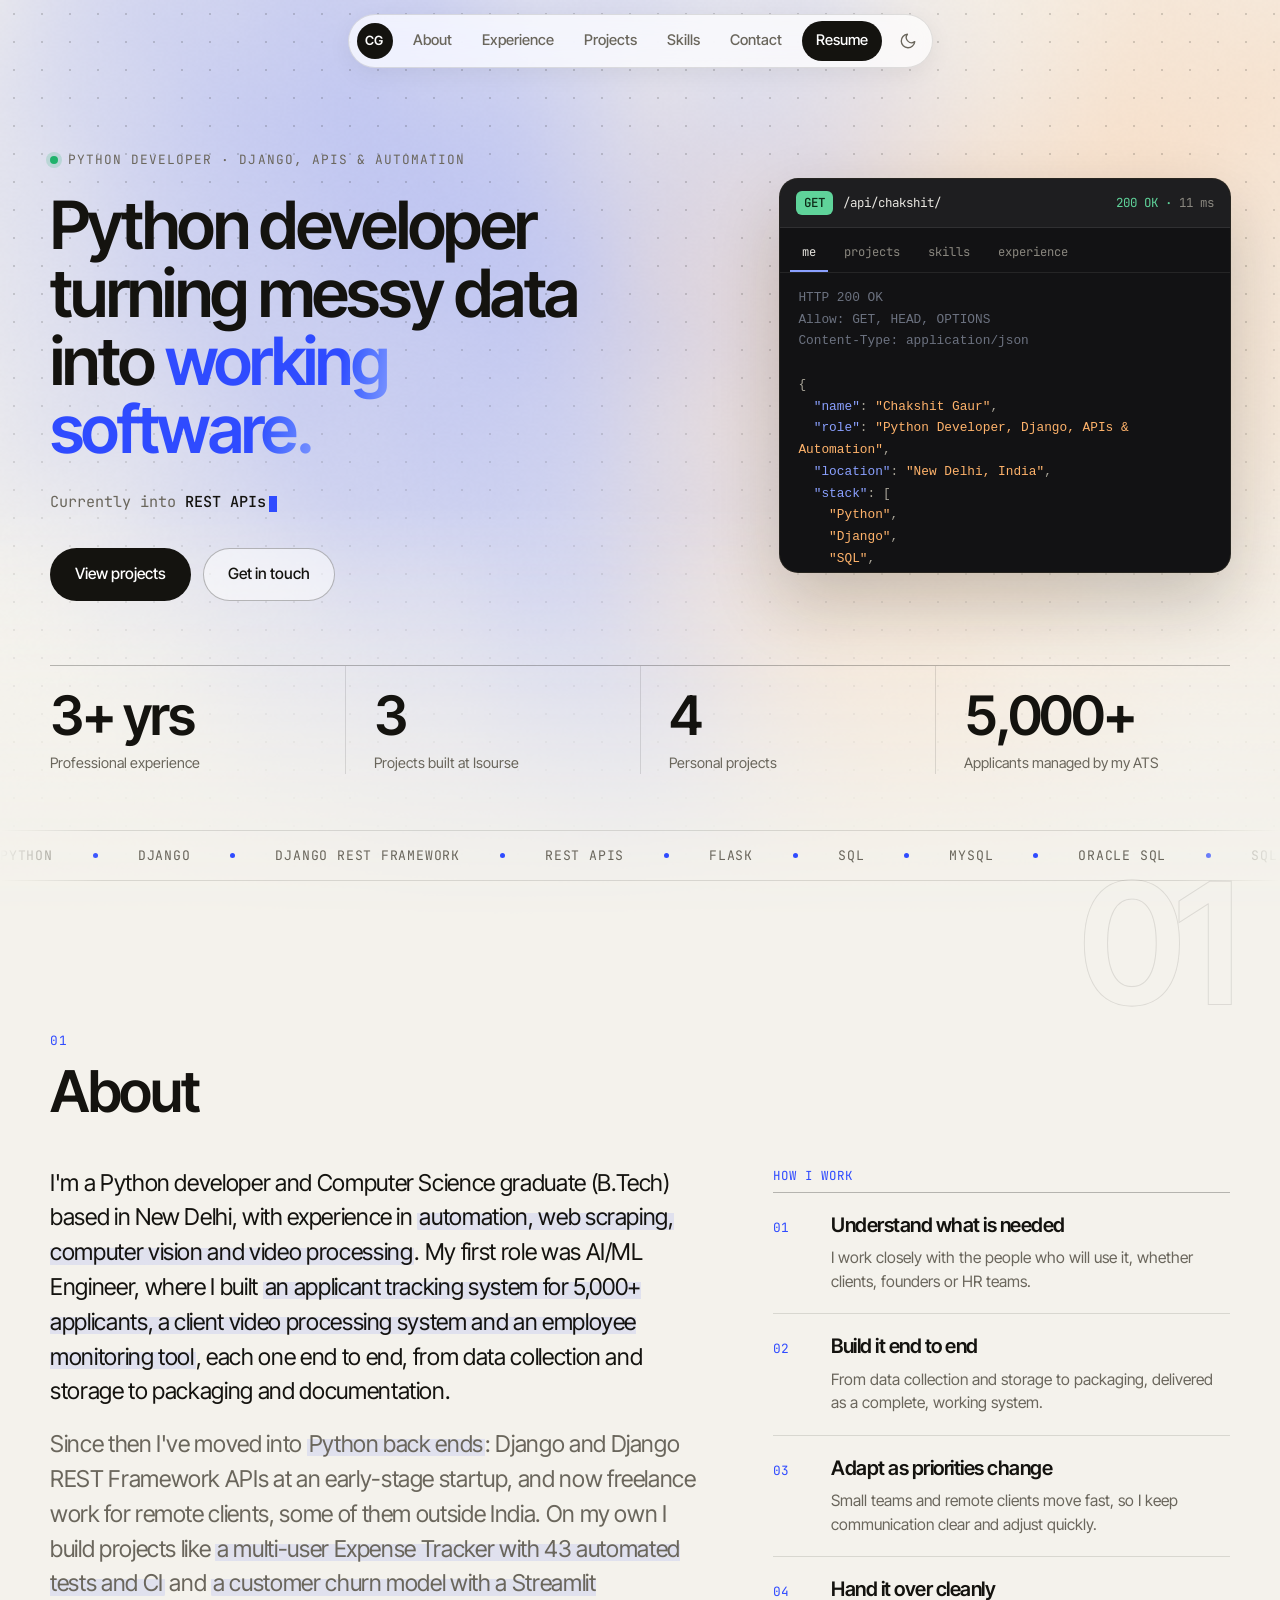
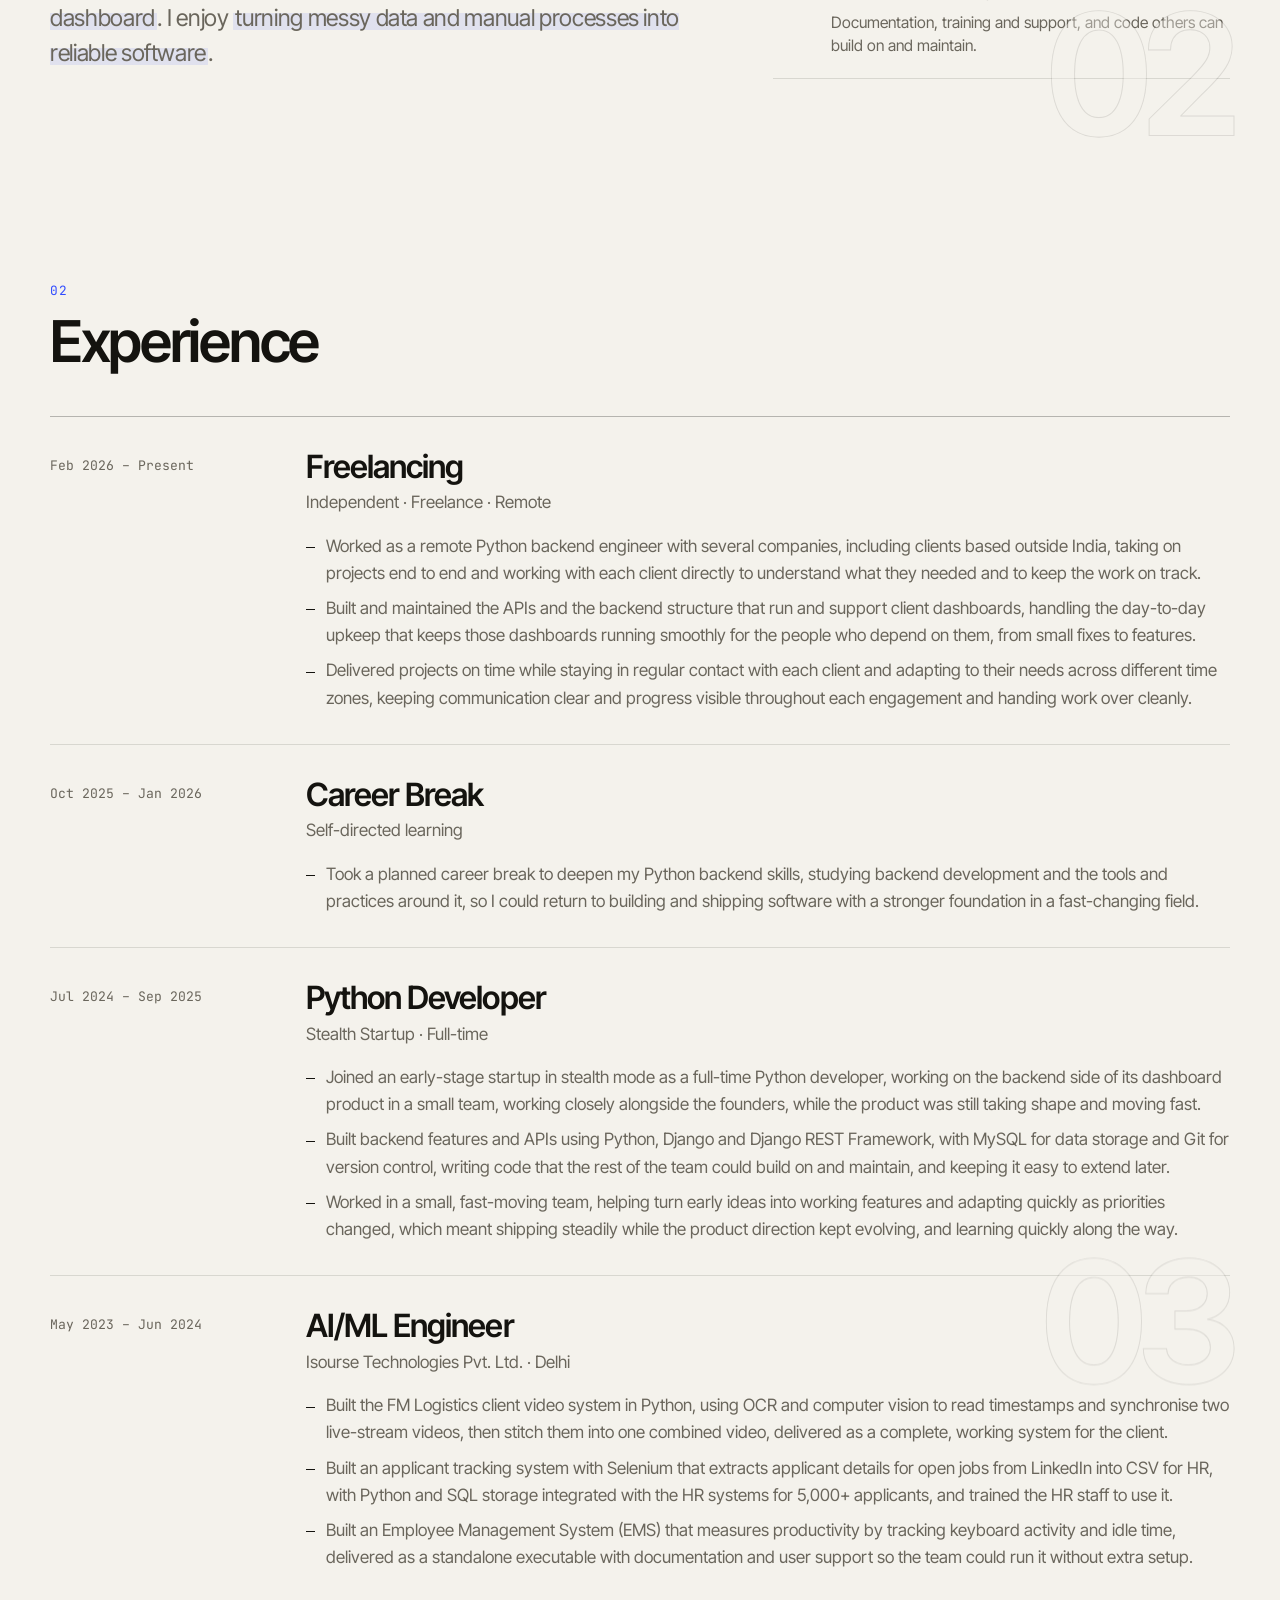
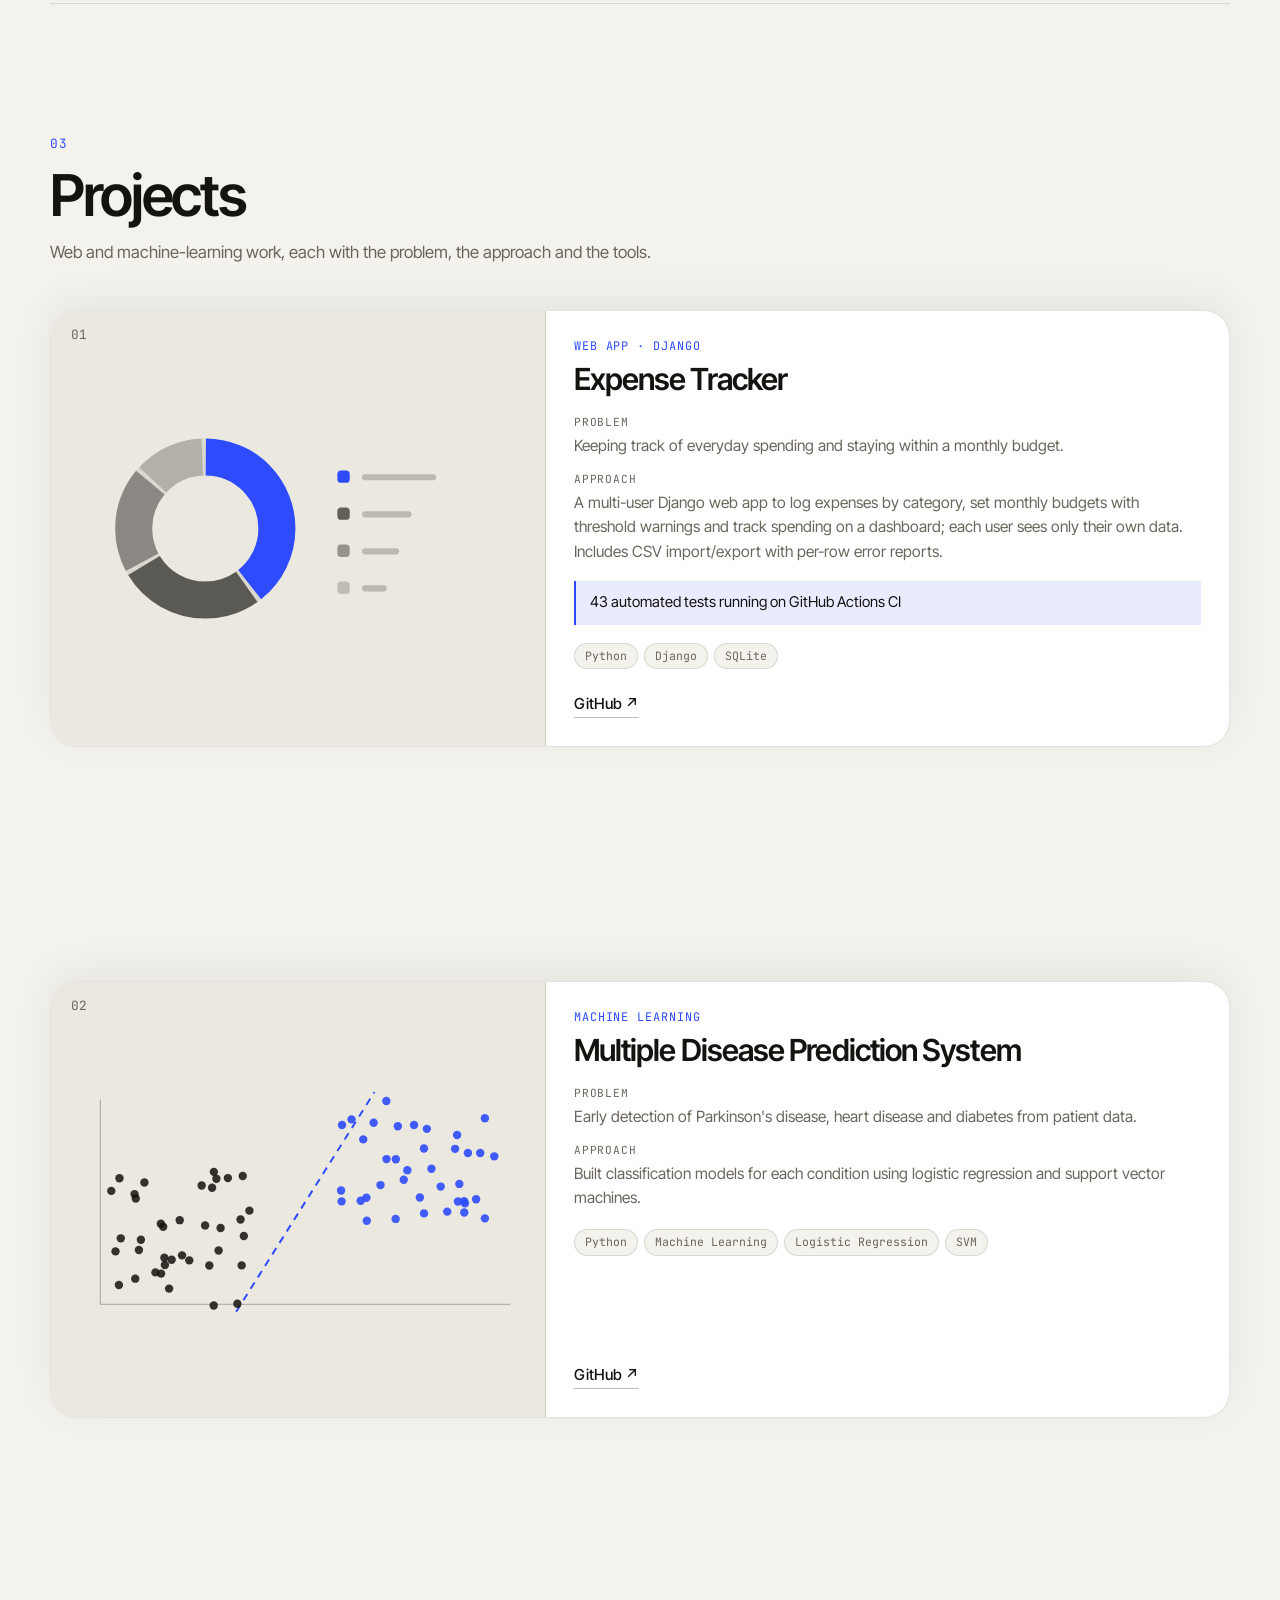
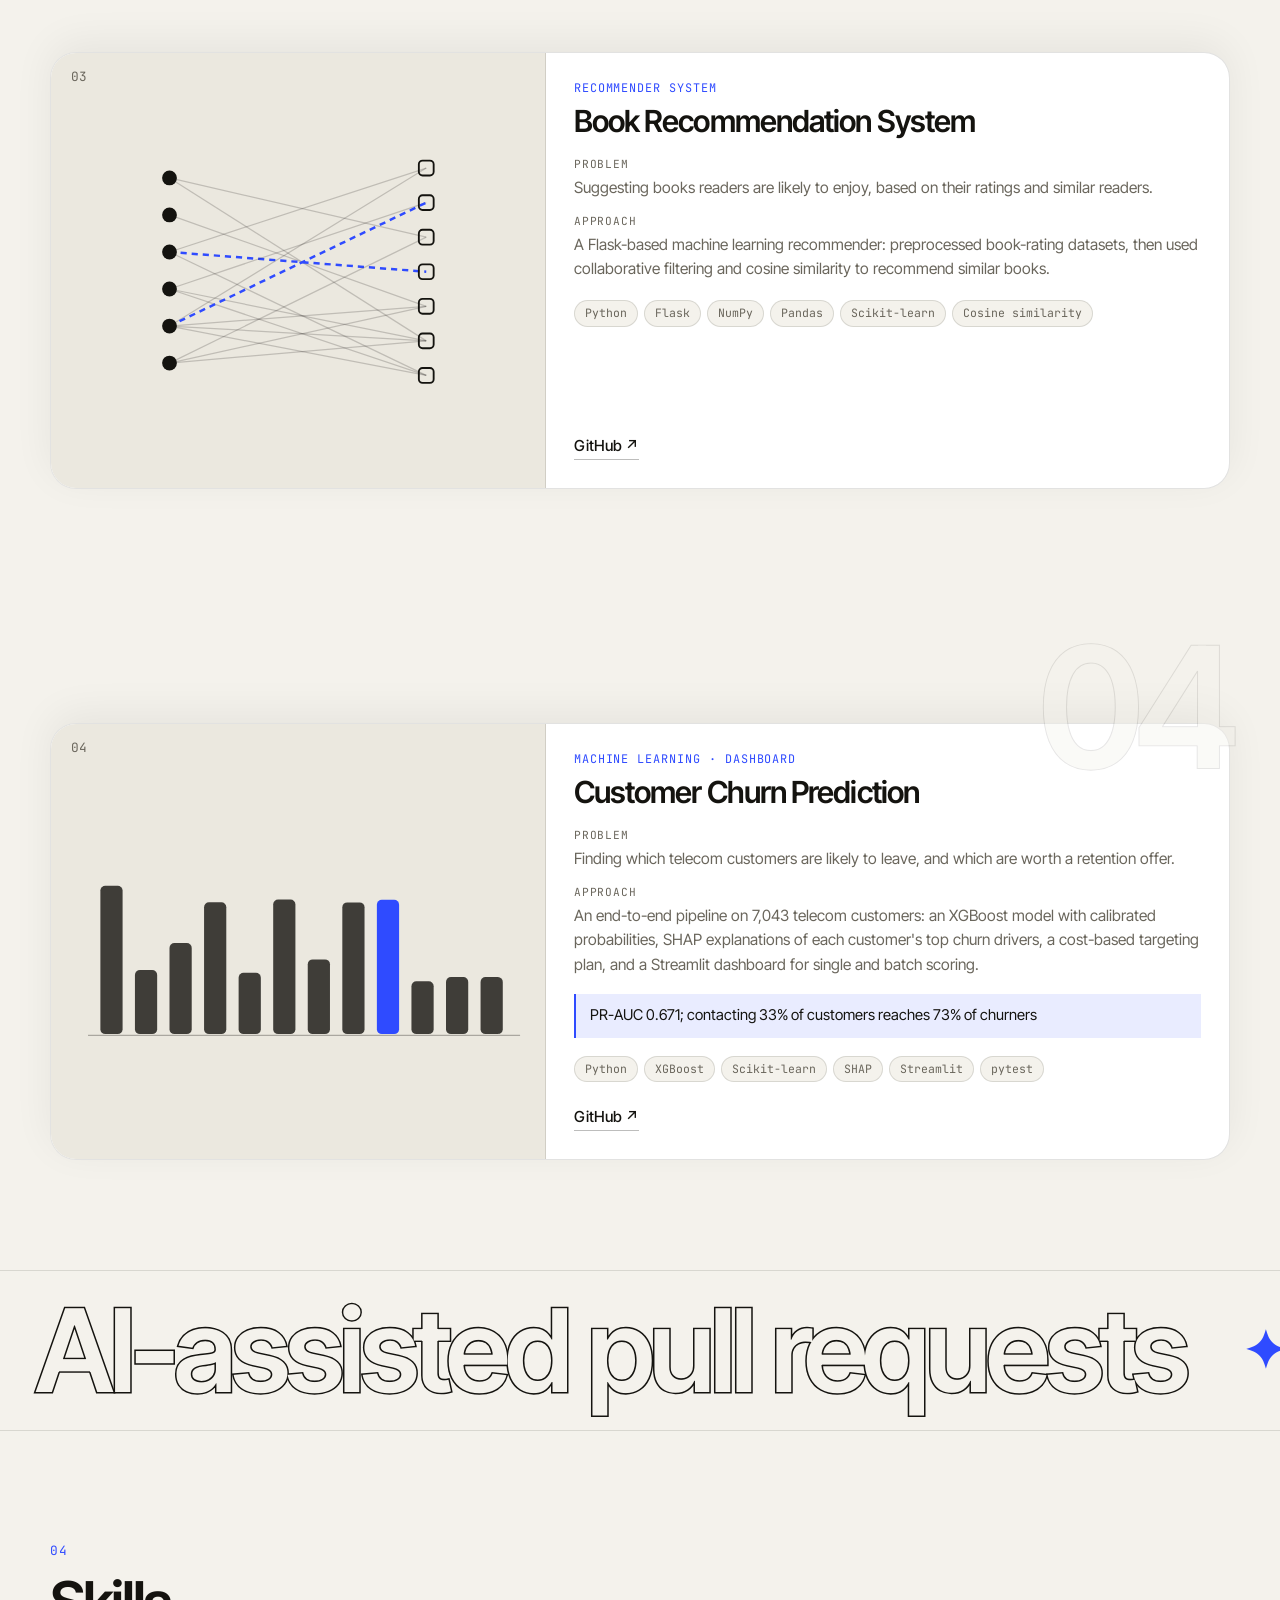
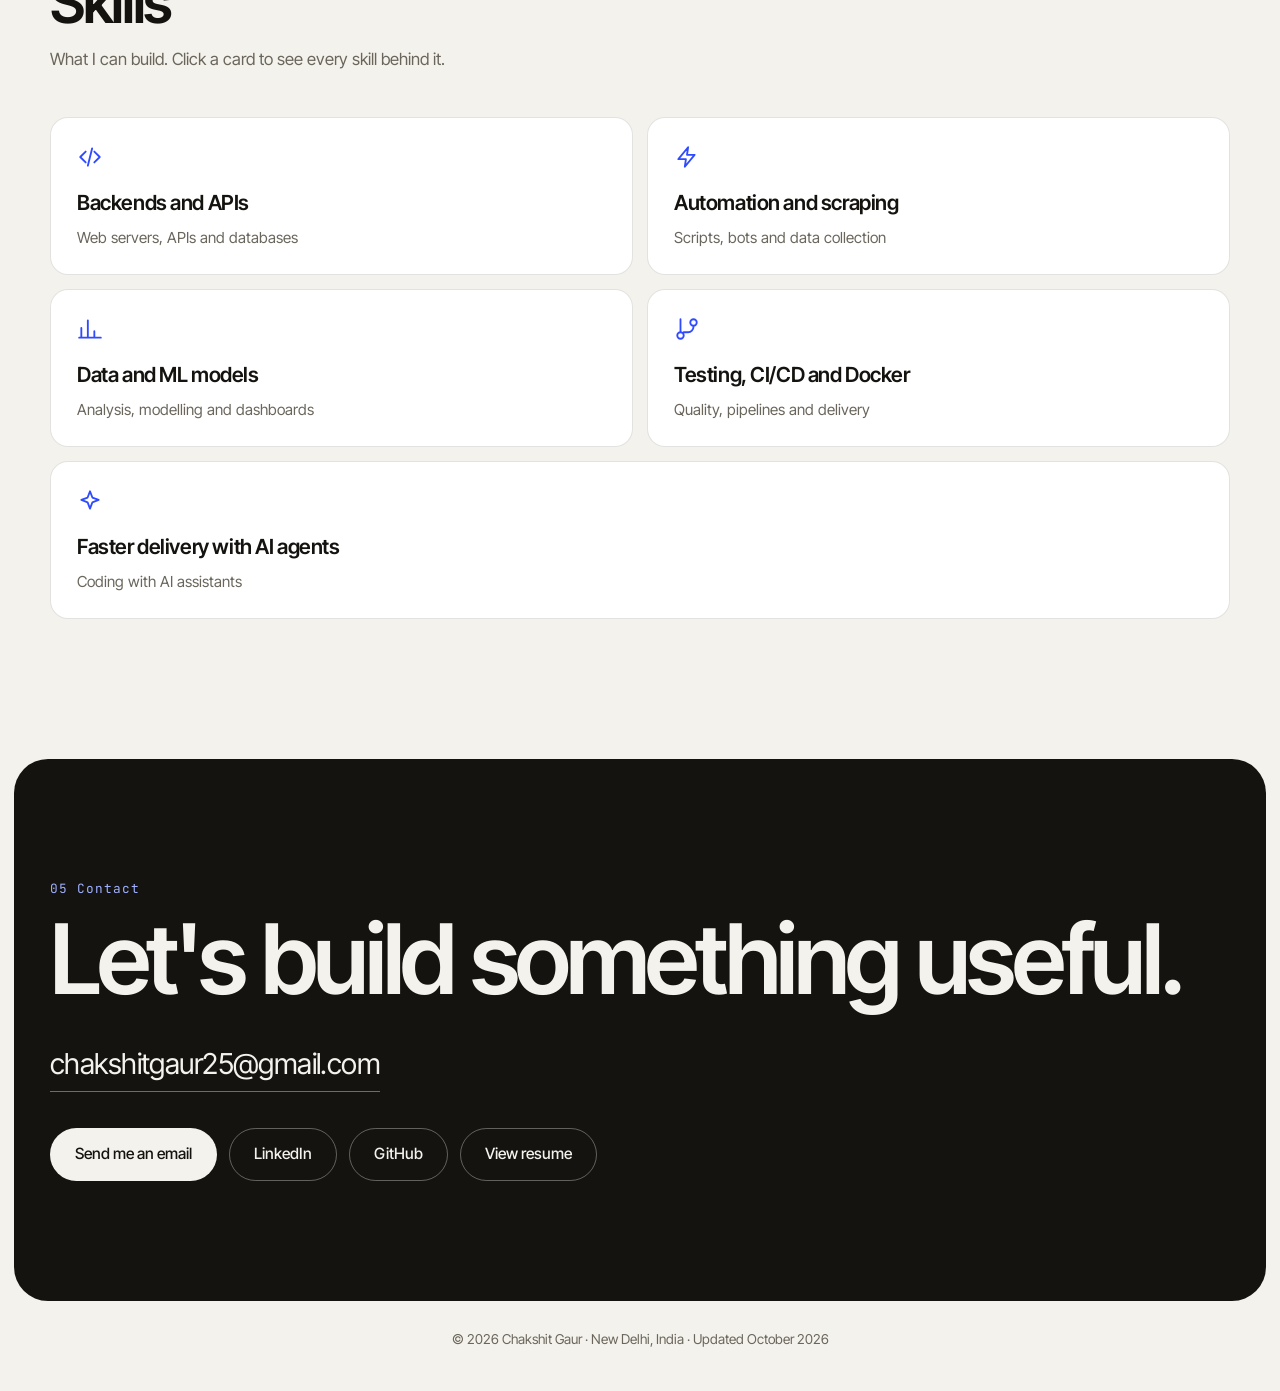
==== index.html @ dd9897ff "Hero: new "Currently into" phrases, and show all of them with reduced motion Replaces the five words" ====
<!doctype html>
<html lang="en">
<head>
  <meta charset="utf-8">
  <meta name="viewport" content="width=device-width, initial-scale=1, viewport-fit=cover">
  <meta name="theme-color" content="#f4f2ec">
  <title>Chakshit Gaur | Python Developer | Django, APIs &amp; Automation</title>
  <meta name="description" content="Portfolio of Chakshit Gaur, a Python developer in New Delhi building Django back ends, REST APIs, automation and web scraping tools.">
  <link rel="canonical" href="https://chakshitgaur.github.io/chakshit-portfolio/">
  <meta property="og:type" content="website">
  <meta property="og:site_name" content="Chakshit Gaur">
  <meta property="og:title" content="Chakshit Gaur | Python Developer | Django, APIs &amp; Automation">
  <meta property="og:description" content="Portfolio of Chakshit Gaur, a Python developer in New Delhi building Django back ends, REST APIs, automation and web scraping tools.">
  <meta property="og:url" content="https://chakshitgaur.github.io/chakshit-portfolio/">
  <meta property="og:image" content="https://chakshitgaur.github.io/chakshit-portfolio/og-image.jpg">
  <meta property="og:image:width" content="1200">
  <meta property="og:image:height" content="630">
  <meta property="og:image:alt" content="Chakshit Gaur: Python developer turning messy data into working software.">
  <meta name="twitter:card" content="summary_large_image">
  <meta name="twitter:title" content="Chakshit Gaur | Python Developer | Django, APIs &amp; Automation">
  <meta name="twitter:description" content="Portfolio of Chakshit Gaur, a Python developer in New Delhi building Django back ends, REST APIs, automation and web scraping tools.">
  <meta name="twitter:image" content="https://chakshitgaur.github.io/chakshit-portfolio/og-image.jpg">
  <script type="application/ld+json">
  {
    "@context": "https://schema.org",
    "@type": "Person",
    "name": "Chakshit Gaur",
    "jobTitle": "Python Developer",
    "url": "https://chakshitgaur.github.io/chakshit-portfolio/",
    "address": { "@type": "PostalAddress", "addressLocality": "New Delhi", "addressCountry": "IN" },
    "sameAs": ["https://www.linkedin.com/in/chakshit-gaur", "https://github.com/ChakshitGaur"]
  }
  </script>
  <link rel="preconnect" href="https://fonts.googleapis.com">
  <link rel="preconnect" href="https://fonts.gstatic.com" crossorigin>
  <link href="https://fonts.googleapis.com/css2?family=Inter+Tight:wght@300..800&family=JetBrains+Mono:wght@400;500&display=swap" rel="stylesheet">
  <script>
    /* Apply the saved or system theme before first paint to avoid a flash. */
    (function () {
      var t = null;
      try { t = localStorage.getItem("theme"); } catch (e) {}
      if (t !== "dark" && t !== "light") { t = window.matchMedia && matchMedia("(prefers-color-scheme: dark)").matches ? "dark" : "light"; }
      document.documentElement.setAttribute("data-theme", t);
    })();
  </script>
  <link rel="icon" href="favicon.svg?v=5" type="image/svg+xml">
  <link rel="icon" href="favicon-48.png?v=5" type="image/png" sizes="48x48">
  <link rel="apple-touch-icon" href="apple-touch-icon.png?v=5">
  <link rel="stylesheet" href="styles.css?v=25">
</head>
<body>
  <a class="skip" href="#skills">Skip to content</a>
  <div class="progress" id="progress" aria-hidden="true"></div>
  <div class="cursor" id="cursor" aria-hidden="true"></div>
  <div id="preview-banner" class="preview-banner" hidden>
    Preview mode: dashed items are placeholders. Fill them in <code>content.js</code>; unfilled ones stay hidden on the public page.
  </div>

  <header class="nav" id="nav">
    <a class="nav-brand" href="#top" aria-label="Chakshit Gaur, back to top"><span>CG</span></a>
    <button class="nav-toggle" id="navToggle" type="button" aria-expanded="false" aria-controls="navLinks">Menu</button>
    <nav class="nav-links" id="navLinks" aria-label="Primary">
      <a href="#about">About</a>
      <a href="#experience">Experience</a>
      <a href="#projects">Projects</a>
      <a href="#skills">Skills</a>
      <a href="#contact">Contact</a>
      <a class="nav-cta" id="navResume" href="#" target="_blank" rel="noopener noreferrer">Resume</a>
    </nav>
    <div class="nav-tools">
      <button class="icon-btn" id="themeBtn" type="button" aria-label="Switch colour theme" title="Switch theme">
        <svg class="theme-moon" viewBox="0 0 24 24" fill="none" stroke="currentColor" stroke-width="1.8" stroke-linecap="round" stroke-linejoin="round" aria-hidden="true"><path d="M21 12.8A9 9 0 1 1 11.2 3a7 7 0 0 0 9.8 9.8z"/></svg>
        <svg class="theme-sun" viewBox="0 0 24 24" fill="none" stroke="currentColor" stroke-width="1.8" stroke-linecap="round" stroke-linejoin="round" aria-hidden="true"><circle cx="12" cy="12" r="4"/><path d="M12 2v2M12 20v2M4.9 4.9l1.4 1.4M17.7 17.7l1.4 1.4M2 12h2M20 12h2M4.9 19.1l1.4-1.4M17.7 6.3l1.4-1.4"/></svg>
      </button>
    </div>
  </header>

  <main id="top">
    <!-- Shown only when JavaScript is off or blocked: the page text is built by script.js. Keep it in step with content.js. -->
    <noscript>
      <section class="noscript-card">
        <h1>Chakshit Gaur</h1>
        <p>Python developer in New Delhi, India. Django back ends, REST APIs, automation and web scraping.</p>
        <p>This page needs JavaScript to show my projects and experience. You can reach me or read my resume here:</p>
        <ul>
          <li><a href="mailto:chakshitgaur25@gmail.com">chakshitgaur25@gmail.com</a></li>
          <li><a href="https://www.linkedin.com/in/chakshit-gaur">LinkedIn</a></li>
          <li><a href="https://github.com/ChakshitGaur">GitHub</a></li>
          <li><a href="assets/ChakshitGaurResume.pdf">Resume (PDF)</a></li>
        </ul>
      </section>
    </noscript>
    <!-- HERO -->
    <section class="hero" id="hero">
      <canvas class="hero-gl" id="heroGl" aria-hidden="true"></canvas>
      <div class="dots" aria-hidden="true"></div>
      <canvas class="hero-dots" id="heroDots" aria-hidden="true"></canvas>
      <div class="container hero-center">
        <div class="hero-copy">
          <p class="eyebrow rise" id="heroEyebrow"></p>
          <h1 class="hero-title" id="heroTitle"></h1>
          <p class="rotate rise" id="rotateLine" style="--i:6"></p>
          <p class="status rise" id="heroStatus" style="--i:7" hidden></p>
          <div class="hero-actions rise" style="--i:8">
            <a class="btn btn-dark" href="#projects">View projects</a>
            <a class="btn btn-line" id="heroEmail" href="#contact">Get in touch</a>
          </div>
        </div>
        <aside class="api-card rise" id="apiCard" style="--i:9" aria-label="Example API response about Chakshit">
          <div class="api-bar">
            <span class="api-method">GET</span>
            <span class="api-path" id="apiPath">/api/chakshit/</span>
            <span class="api-time" id="apiTime" aria-hidden="true"></span>
          </div>
          <div class="api-tabs" id="apiTabs" role="tablist" aria-label="Endpoints"></div>
          <pre class="api-body" id="apiBody" role="tabpanel" tabindex="0"></pre>
        </aside>
      </div>

      <div class="container">
        <ul class="stats rise" id="stats" style="--i:10"></ul>
      </div>
      <div class="ticker rise" style="--i:11" aria-hidden="true"><div class="ticker-track" id="tickerTrack"></div></div>
    </section>

    <!-- ABOUT -->
    <section class="section" id="about">
      <div class="container">
        <header class="sec-head fade">
          <p class="sec-num">01</p>
          <h2>About</h2>
        </header>
        <div class="about-grid">
          <div class="fade">
            <div class="prose" id="aboutText"></div>
          </div>
          <div class="about-side fade" style="--d:0.1s">
            <h3 class="how-title">How I work</h3>
            <ol class="how" id="howList"></ol>
          </div>
        </div>
      </div>
    </section>

    <!-- EXPERIENCE -->
    <section class="section" id="experience">
      <div class="container">
        <header class="sec-head fade">
          <p class="sec-num">02</p>
          <h2>Experience</h2>
        </header>
        <ol class="timeline" id="timeline"></ol>
      </div>
    </section>

    <!-- PROJECTS -->
    <section class="section" id="projects">
      <div class="container">
        <header class="sec-head fade">
          <p class="sec-num">03</p>
          <h2>Projects</h2>
          <p class="sec-sub">Web and machine-learning work, each with the problem, the approach and the tools.</p>
        </header>
        <div class="bento" id="bento"></div>
      </div>
    </section>

    <div class="band" aria-hidden="true"><div class="band-track" id="bandTrack"></div></div>

    <!-- SKILLS -->
    <section class="section" id="skills">
      <div class="container">
        <header class="sec-head fade">
          <p class="sec-num">04</p>
          <h2>Skills</h2>
          <p class="sec-sub">What I can build. Click a card to see every skill behind it.</p>
        </header>
        <div class="core" id="core"></div>
      </div>
    </section>

    <!-- CONTACT -->
    <section class="contact" id="contact">
      <div class="container">
        <p class="sec-num light fade">05 Contact</p>
        <h2 class="contact-title fade">Let's build something useful.</h2>
        <a class="contact-mail fade" id="contactMail" href="#"></a>
        <div class="contact-actions fade" id="contactActions"></div>
      </div>
    </section>
  </main>

  <footer class="footer">
    <p id="copy"></p>
  </footer>

  <button class="totop" id="toTop" type="button" aria-label="Back to top">
    <svg viewBox="0 0 44 44" aria-hidden="true"><circle class="ring-bg" cx="22" cy="22" r="19"/><circle class="ring" id="ring" cx="22" cy="22" r="19"/><path d="M22 28V16M16 21l6-6 6 6" fill="none" stroke-linecap="round" stroke-linejoin="round"/></svg>
  </button>

  <script src="content.js?v=28"></script>
  <script src="script.js?v=24"></script>
  <script src="hero-gradient.js?v=3"></script>
  <script src="hero-api.js?v=3"></script>
  <script src="hero-dots.js?v=3"></script>
</body>
</html>
---- styles.css ----
/* ==========================================================================
   Tokens
   ========================================================================== */
:root {
  --bg: #f4f2ec;
  --bg-deep: #ebe8df;
  --surface: #ffffff;
  --ink: #14130f;
  --muted: #6a665c;
  --faint: #99948a;
  --line: rgba(20, 19, 15, 0.12);
  --line-strong: rgba(20, 19, 15, 0.28);
  --accent: #2f4bff;
  --accent-soft: rgba(47, 75, 255, 0.1);
  --term-bg: #121214;
  --inv-bg: #14130f;
  --inv-ink: #ffffff;
  --nav-bg: rgba(255, 255, 255, 0.72);
  --glass: rgba(255, 255, 255, 0.5);
  --dot: rgba(20, 19, 15, 0.16);
  --block-bg: #14130f;
  --block-ink: #f4f2ec;
  --font: "Inter Tight", "Helvetica Neue", Helvetica, Arial, sans-serif;
  --mono: "JetBrains Mono", ui-monospace, "Cascadia Code", Consolas, monospace;
  --ease: cubic-bezier(0.22, 1, 0.36, 1);
  --r: 18px;
}

*, *::before, *::after { box-sizing: border-box; margin: 0; padding: 0; }
html { scroll-behavior: smooth; scroll-padding-top: 88px; -webkit-text-size-adjust: 100%; background: var(--bg); }
body {
  font-family: var(--font); font-size: 17px; line-height: 1.6; color: var(--ink); background: var(--bg);
  -webkit-font-smoothing: antialiased; overflow-x: clip;
}
[hidden] { display: none !important; }
a { color: inherit; text-decoration: none; }
button { font: inherit; color: inherit; background: none; border: 0; cursor: pointer; }
ul, ol { list-style: none; }
code { font-family: var(--mono); font-size: 0.9em; }
:focus-visible { outline: 2px solid var(--accent); outline-offset: 3px; border-radius: 6px; }
::selection { background: var(--accent); color: #fff; }

.container { width: min(1180px, 100% - 48px); margin-inline: auto; }
.sr-only { position: absolute; width: 1px; height: 1px; margin: -1px; padding: 0; overflow: hidden; clip: rect(0, 0, 0, 0); white-space: pre-wrap; border: 0; }

.skip { position: fixed; z-index: 500; left: 12px; top: -60px; padding: 10px 18px; border-radius: 999px; background: var(--inv-bg); color: var(--inv-ink); font-weight: 500; transition: top 0.2s; }
.skip:focus { top: 12px; }

/* ---------- Motion helpers ---------- */
.fade { opacity: 0; transform: translateY(24px); }
.fade.in { opacity: 1; transform: none; animation: fadeUp 0.8s var(--ease) var(--d, 0s) backwards; }
@keyframes fadeUp { from { opacity: 0; transform: translateY(24px); } }
.rise { animation: rise 0.9s var(--ease) both; animation-delay: calc(var(--i, 0) * 0.07s + 0.1s); }
@keyframes rise { from { opacity: 0; transform: translateY(22px); } to { opacity: 1; transform: none; } }

/* ==========================================================================
   Nav (floating glass pill)
   ========================================================================== */
.nav {
  position: fixed; z-index: 100; top: 14px; left: 0; right: 0; margin-inline: auto; width: max-content; max-width: calc(100% - 24px);
  display: flex; align-items: center; gap: 6px; padding: 6px 6px 6px 8px; border-radius: 999px;
  background: var(--nav-bg); -webkit-backdrop-filter: blur(16px) saturate(1.4); backdrop-filter: blur(16px) saturate(1.4);
  border: 1px solid var(--line); box-shadow: 0 6px 24px rgba(20, 19, 15, 0.06);
  transition: box-shadow 0.3s, background 0.3s;
}
.nav-brand span { display: grid; place-items: center; width: 36px; height: 36px; border-radius: 50%; background: var(--inv-bg); color: var(--inv-ink); font-size: 0.8rem; font-weight: 600; letter-spacing: 0.02em; }
.nav-links { display: flex; align-items: center; gap: 2px; }
.nav-links a { padding: 8px 14px; border-radius: 999px; font-size: 0.92rem; font-weight: 500; color: var(--muted); transition: background 0.2s, color 0.2s; }
.nav-links a:hover, .nav-links a.active { color: var(--ink); background: rgba(20, 19, 15, 0.06); }
.nav-links .nav-cta { background: var(--inv-bg); color: var(--inv-ink); margin-left: 4px; }
.nav-links .nav-cta:hover { background: var(--inv-bg); color: var(--inv-ink); opacity: 0.85; }
.nav-toggle { display: none; padding: 8px 16px; border-radius: 999px; font-size: 0.92rem; font-weight: 500; background: rgba(20, 19, 15, 0.06); }
body.preview .nav { top: calc(14px + var(--banner-h, 0px)); }
@media (max-width: 720px) {
  .nav { justify-content: space-between; width: calc(100% - 24px); flex-wrap: wrap; border-radius: 26px; }
  .nav-toggle { display: block; }
  .nav-links { display: none; flex-direction: column; align-items: stretch; width: 100%; padding: 6px 4px 8px; }
  .nav-links.open { display: flex; }
  .nav-links a { padding: 12px 14px; }
  .nav-links .nav-cta { margin: 6px 0 0; text-align: center; }
}

/* ==========================================================================
   Hero
   ========================================================================== */
.hero { position: relative; padding: 150px 0 56px; overflow: hidden; --mx: -400px; --my: -400px; }
.dots, .dots::after { position: absolute; inset: 0; pointer-events: none; }
.dots { background-image: radial-gradient(circle, var(--dot) 1px, transparent 1.6px); background-size: 28px 28px; -webkit-mask-image: linear-gradient(180deg, #000 30%, transparent 95%); mask-image: linear-gradient(180deg, #000 30%, transparent 95%); }
.dots::after {
  content: ""; background-image: radial-gradient(circle, var(--accent) 1.4px, transparent 2px); background-size: 28px 28px;
  -webkit-mask-image: radial-gradient(220px circle at var(--mx) var(--my), #000, transparent 70%); mask-image: radial-gradient(220px circle at var(--mx) var(--my), #000, transparent 70%);
}
.eyebrow { font-family: var(--mono); font-size: 0.8rem; letter-spacing: 0.08em; text-transform: uppercase; color: var(--muted); margin-bottom: 22px; display: flex; align-items: center; gap: 10px; }
.eyebrow::before { content: ""; width: 8px; height: 8px; border-radius: 50%; background: #1fb26b; box-shadow: 0 0 0 4px rgba(31, 178, 107, 0.18); }
.hero-title { font-size: clamp(2.5rem, 6.4vw, 5.5rem); font-weight: 600; line-height: 1.02; letter-spacing: -0.04em; }
.hero-title .w { display: inline-block; overflow: hidden; vertical-align: top; padding: 0 0.14em 0.22em 0.06em; margin: 0 -0.14em -0.22em -0.06em; }
.hero-title .w > span { display: inline-block; padding: 0 0.14em 0.22em 0.06em; margin: 0 -0.14em -0.22em -0.06em; animation: word 1s var(--ease) both; animation-delay: calc(var(--i) * 0.07s + 0.15s); }
@keyframes word { from { transform: translateY(105%); } to { transform: none; } }
.hero-title .accent { color: var(--accent); }
.rotate { margin-top: 26px; font-family: var(--mono); font-size: 0.95rem; color: var(--muted); }
.rotate b { font-weight: 500; color: var(--ink); display: inline-block; }
.rotate .rot-live { display: inline-block; }
.rotate .rot-size { visibility: hidden; display: inline-block; height: 0; overflow: hidden; }
.rotate .caret { display: inline-block; width: 8px; height: 1.05em; margin-left: 3px; vertical-align: text-bottom; background: var(--accent); animation: blink 1s steps(1) infinite; }
@keyframes blink { 50% { opacity: 0; } }
.status { margin-top: 10px; font-family: var(--mono); font-size: 0.82rem; color: #11693d; }
:root[data-theme="dark"] .status { color: #5fd39a; }
.hero-actions { display: flex; flex-wrap: wrap; gap: 12px; margin-top: 34px; }

.btn { display: inline-flex; align-items: center; justify-content: center; gap: 8px; padding: 13px 24px; border-radius: 999px; font-weight: 500; font-size: 0.97rem; border: 1px solid transparent; transition: transform 0.25s var(--ease), translate 0.25s var(--ease), background 0.2s, border-color 0.2s, color 0.2s; }
.btn:hover { transform: translateY(-2px); }
.btn-dark { background: var(--inv-bg); color: var(--inv-ink); }
.btn-dark:hover { opacity: 0.85; }
.btn-line { border-color: var(--line-strong); background: var(--glass); }
.btn-line:hover { border-color: var(--ink); background: var(--surface); }
.btn-light { background: #f4f2ec; color: #14130f; }
.btn-light:hover { background: #fff; }
.btn-outline-light { border-color: rgba(244, 242, 236, 0.35); color: #f4f2ec; }
.btn-outline-light:hover { border-color: #f4f2ec; background: rgba(244, 242, 236, 0.08); }

/* Stats */
.stats { position: relative; display: grid; grid-auto-flow: column; grid-auto-columns: minmax(0, 1fr); margin-top: 64px; border-top: 1px solid var(--line-strong); }
.stats li { padding: 22px 0 0; }
.stats li + li { padding-left: 28px; border-left: 1px solid var(--line); }
.stats strong { display: block; font-size: clamp(2rem, 4.4vw, 3.4rem); font-weight: 600; line-height: 1; letter-spacing: -0.04em; font-variant-numeric: tabular-nums; }
.stats span { display: block; margin-top: 8px; font-size: 0.9rem; color: var(--muted); }

/* ==========================================================================
   Sections
   ========================================================================== */
.section { padding: 110px 0 20px; }
.sec-head { margin-bottom: 44px; position: relative; isolation: isolate; }
.sec-head > * { max-width: 640px; }
.sec-head::before { content: attr(data-n); position: absolute; z-index: -1; right: 0; top: -0.5em; font-size: clamp(5rem, 14vw, 10.5rem); font-weight: 600; letter-spacing: -0.06em; line-height: 1; color: var(--bg); -webkit-text-stroke: 2px var(--line-strong); paint-order: stroke fill; opacity: 0.38; pointer-events: none; user-select: none; }
.sec-num { font-family: var(--mono); font-size: 0.8rem; letter-spacing: 0.08em; color: var(--accent); margin-bottom: 10px; }
.sec-head h2 { font-size: clamp(2.2rem, 4.8vw, 3.6rem); font-weight: 600; letter-spacing: -0.04em; line-height: 1.05; }
.sec-sub { margin-top: 14px; color: var(--muted); font-size: 1.05rem; }
.mini-title { font-family: var(--mono); font-size: 0.78rem; letter-spacing: 0.08em; text-transform: uppercase; color: var(--muted); font-weight: 500; margin-bottom: 14px; }

/* Skills */
.core { display: grid; grid-template-columns: repeat(2, minmax(0, 1fr)); gap: 14px; }
.core-card { display: block; background: var(--surface); border: 1px solid var(--line); border-radius: var(--r); padding: 26px 26px 24px; cursor: default; text-align: left; transition: border-color 0.25s, transform 0.3s var(--ease), box-shadow 0.3s; }
.core-card:hover, .core-card:focus-visible, .core-card.on { border-color: var(--accent); transform: translateY(-3px); box-shadow: 0 14px 34px rgba(47, 75, 255, 0.12); }
.core-card .ico { display: block; width: 26px; height: 26px; color: var(--accent); margin-bottom: 16px; }
.core-card strong { display: block; font-size: 1.3rem; font-weight: 600; letter-spacing: -0.02em; }
.core-tools { margin-top: 8px; font-size: 0.95rem; color: var(--muted); line-height: 1.5; }
.core > :last-child:nth-child(odd) { grid-column: 1 / -1; }
.core-card.empty { border-style: dashed; }
@media (max-width: 640px) { .core { grid-template-columns: minmax(0, 1fr); } }
/* Highlight link between skills and projects */
.linking [data-tags] { transition: opacity 0.3s, transform 0.3s var(--ease); }
.linking [data-tags]:not(.hit) { opacity: 0.35; }
.linking [data-tags].hit { box-shadow: 0 0 0 2px var(--accent); }

/* Projects (bento) */
.bento { display: grid; grid-template-columns: repeat(12, minmax(0, 1fr)); gap: 16px; }
.pcard { grid-column: span 6; display: flex; flex-direction: column; background: var(--surface); border: 1px solid var(--line); border-radius: 26px; overflow: hidden; transition: transform 0.4s var(--ease), border-color 0.3s, box-shadow 0.3s; }
.pcard:nth-child(4n+1) { grid-column: span 7; } .pcard:nth-child(4n+2) { grid-column: span 5; }
.pcard:nth-child(4n+3) { grid-column: span 5; } .pcard:nth-child(4n+4) { grid-column: span 7; }
.pcard:hover { transform: translateY(-4px); border-color: var(--line-strong); box-shadow: 0 24px 50px rgba(20, 19, 15, 0.08); }
.pcard-art { position: relative; height: 210px; background: var(--bg-deep); border-bottom: 1px solid var(--line); color: var(--ink); }
.pcard-art svg { position: absolute; inset: 0; width: 100%; height: 100%; }
.pcard-art .num { position: absolute; left: 20px; top: 14px; font-family: var(--mono); font-size: 0.8rem; color: var(--muted); }
.pcard-body { padding: 26px 28px 28px; display: flex; flex-direction: column; flex: 1; }
.pcard-cat { font-family: var(--mono); font-size: 0.74rem; letter-spacing: 0.08em; text-transform: uppercase; color: var(--accent); }
.pcard h3 { margin-top: 6px; font-size: clamp(1.4rem, 2.4vw, 1.9rem); font-weight: 600; letter-spacing: -0.03em; line-height: 1.12; }
.pcard dl { margin-top: 18px; display: grid; gap: 12px; }
.pcard dt { font-family: var(--mono); font-size: 0.7rem; letter-spacing: 0.08em; text-transform: uppercase; color: var(--muted); }
.pcard dd { margin-top: 2px; color: var(--muted); font-size: 0.97rem; }
.metric { margin-top: 16px; padding: 10px 14px; border-left: 2px solid var(--accent); background: var(--accent-soft); font-size: 0.93rem; }
.tags { display: flex; flex-wrap: wrap; gap: 6px; margin-top: 18px; }
.tag { font-family: var(--mono); font-size: 0.72rem; padding: 3px 10px; border: 1px solid var(--line); border-radius: 999px; color: var(--muted); background: var(--bg); }
.plinks { display: flex; gap: 18px; margin-top: auto; padding-top: 22px; font-weight: 500; font-size: 0.95rem; }
.plinks a { border-bottom: 1px solid var(--line-strong); padding-bottom: 1px; transition: color 0.2s, border-color 0.2s; }
.plinks a:hover { color: var(--accent); border-color: var(--accent); }
@media (max-width: 900px) { .pcard, .pcard:nth-child(n) { grid-column: span 12; } .pcard-art { height: 180px; } }

/* Experience */
.timeline { border-top: 1px solid var(--line-strong); }
.tl-item { display: grid; grid-template-columns: 220px 1fr; gap: 20px 36px; padding: 32px 0; border-bottom: 1px solid var(--line); }
.tl-when { font-family: var(--mono); font-size: 0.82rem; color: var(--muted); padding-top: 6px; }
.tl-item h3 { font-size: clamp(1.4rem, 2.6vw, 2rem); font-weight: 600; letter-spacing: -0.03em; line-height: 1.15; }
.tl-org { color: var(--muted); margin-top: 4px; }
.tl-bullets { margin-top: 16px; display: grid; gap: 8px; }
.tl-bullets li { position: relative; padding-left: 20px; color: var(--muted); }
.tl-bullets li::before { content: ""; position: absolute; left: 0; top: 0.85em; width: 9px; height: 1px; background: var(--ink); }
.mini-grid { margin-top: 22px; display: grid; grid-template-columns: repeat(auto-fit, minmax(230px, 1fr)); gap: 12px; }
.mini { background: var(--surface); border: 1px solid var(--line); border-radius: 16px; padding: 18px 20px; }
.mini h4 { font-size: 1.02rem; font-weight: 600; letter-spacing: -0.015em; }
.mini p { margin-top: 6px; color: var(--muted); font-size: 0.92rem; }
.mini .tags { margin-top: 12px; }
@media (max-width: 800px) { .tl-item { grid-template-columns: 1fr; gap: 6px; } }

/* About + Education */
.about-grid { padding-bottom: 72px; display: grid; grid-template-columns: minmax(0, 1.3fr) minmax(0, 0.9fr); gap: 64px; }
.prose p { font-size: clamp(1.15rem, 1.9vw, 1.45rem); line-height: 1.5; letter-spacing: -0.015em; color: var(--ink); }
.prose p + p { margin-top: 18px; color: var(--muted); }
.edu { border-top: 1px solid var(--line-strong); margin-bottom: 30px; }
.edu li { display: flex; flex-wrap: wrap; justify-content: space-between; align-items: baseline; gap: 4px 16px; padding: 14px 0; border-bottom: 1px solid var(--line); }
.edu h3, .edu h4 { font-size: 1rem; font-weight: 500; }
.edu p { color: var(--muted); font-size: 0.88rem; margin-top: 2px; }
.edu p.score { font-family: var(--mono); font-size: 0.78rem; color: var(--ink); }
.edu .meta { font-family: var(--mono); font-size: 0.78rem; color: var(--muted); white-space: nowrap; }
@media (max-width: 860px) { .about-grid { grid-template-columns: 1fr; gap: 40px; } }
@media (min-width: 861px) { .about-side { align-self: start; } }

/* Contact */
.contact { margin: 120px 14px 0; padding: clamp(64px, 10vw, 120px) 0; border-radius: 34px; background: var(--block-bg); color: var(--block-ink); }
.sec-num.light { color: #9fb0ff; }
.contact-title { font-size: clamp(2.4rem, 7.6vw, 6.6rem); font-weight: 600; letter-spacing: -0.045em; line-height: 1; max-width: 12em; }
.contact-mail { display: inline-block; margin-top: 34px; font-size: clamp(1.1rem, 2.6vw, 1.8rem); letter-spacing: -0.02em; border-bottom: 1px solid rgba(244, 242, 236, 0.4); padding-bottom: 4px; transition: border-color 0.2s, color 0.2s; word-break: break-all; }
.contact-mail:hover { color: #9fb0ff; border-color: #9fb0ff; }

/* "Send me an email" chooser: asks which mail app to use */
.mail-dialog { margin: auto; width: min(420px, calc(100vw - 28px)); max-height: calc(100vh - 28px); overflow: auto; padding: 24px; border: 1px solid var(--line-strong); border-radius: 24px; background: var(--surface); color: var(--ink); box-shadow: 0 30px 80px rgba(0, 0, 0, 0.35); }
.mail-dialog::backdrop { background: rgba(10, 10, 8, 0.55); -webkit-backdrop-filter: blur(4px); backdrop-filter: blur(4px); }
.mail-dialog[open] { animation: mailIn 0.28s var(--ease); }
@keyframes mailIn { from { opacity: 0; transform: translateY(14px) scale(0.97); } }
.mail-dlg-head { display: flex; align-items: center; justify-content: space-between; gap: 12px; }
.mail-dlg-head h3 { font-size: 1.3rem; font-weight: 600; letter-spacing: -0.03em; }
.mail-dlg-x { width: 36px; height: 36px; border-radius: 50%; font-size: 1.3rem; line-height: 1; border: 1px solid var(--line); }
.mail-dlg-x:hover { border-color: var(--ink); }
.mail-dlg-sub { margin-top: 6px; color: var(--muted); font-size: 0.95rem; overflow-wrap: anywhere; }
.mail-dlg-list { margin-top: 18px; display: grid; gap: 8px; list-style: none; padding: 0; }
.mail-opt { display: flex; align-items: center; justify-content: space-between; gap: 12px; width: 100%; padding: 13px 16px; border: 1px solid var(--line); border-radius: 14px; text-align: left; background: transparent; transition: border-color 0.2s, background 0.2s, transform 0.25s var(--ease); }
.mail-opt:hover, .mail-opt:focus-visible { border-color: var(--ink); background: var(--bg-deep); transform: translateY(-1px); }
.mail-dlg-sub-list { margin: 8px 0 0 14px; padding: 0 0 0 12px; display: grid; gap: 8px; list-style: none; border-left: 2px solid var(--line); }
.mail-dlg-sub-list[hidden] { display: none; }
.mail-dlg-sub-list .mail-opt { padding: 10px 14px; }
.skill-dialog { width: min(560px, calc(100vw - 28px)); }
.skill-pills { margin-top: 18px; padding: 0; list-style: none; display: flex; flex-wrap: wrap; gap: 8px; }
.skill-pills li { padding: 6px 14px; border: 1px solid var(--line-strong); border-radius: 999px; font-size: 0.93rem; background: var(--bg-deep); }
.mail-opt strong { font-weight: 600; }
.mail-opt small { display: block; margin-top: 1px; color: var(--muted); font-size: 0.82rem; }
.mail-opt span { color: var(--muted); }
.contact-actions { display: flex; flex-wrap: wrap; gap: 12px; margin-top: 36px; }
.noscript-card { width: min(640px, 100% - 48px); margin: 0 auto; padding: 120px 0 48px; }
.noscript-card h1 { font-size: clamp(2.2rem, 6vw, 3.4rem); letter-spacing: -0.03em; line-height: 1.05; margin-bottom: 16px; }
.noscript-card p { margin-bottom: 14px; }
.noscript-card ul { list-style: none; padding: 0; }
.noscript-card li { margin-bottom: 8px; }
.noscript-card a { color: var(--accent); text-decoration: underline; text-underline-offset: 3px; }
.footer { padding: 28px 24px 40px; text-align: center; font-size: 0.85rem; color: var(--muted); }

/* ==========================================================================
   Dark theme
   ========================================================================== */
:root[data-theme="dark"] {
  color-scheme: dark;
  --bg: #11110f; --bg-deep: #1b1b18; --surface: #1a1a17;
  --ink: #f2f0e9; --muted: #a8a498; --faint: #77736a;
  --line: rgba(255, 255, 255, 0.12); --line-strong: rgba(255, 255, 255, 0.28);
  --accent: #8ea0ff; --accent-soft: rgba(142, 160, 255, 0.14);
  --inv-bg: #f2f0e9; --inv-ink: #11110f;
  --nav-bg: rgba(26, 26, 23, 0.72); --glass: rgba(255, 255, 255, 0.04);
  --dot: rgba(255, 255, 255, 0.14); --block-bg: #1b1b18; --block-ink: #f2f0e9;
}
:root[data-theme="dark"] .contact { border: 1px solid var(--line); }
:root[data-theme="dark"] .core-card:hover, :root[data-theme="dark"] .core-card.on { box-shadow: 0 14px 34px rgba(142, 160, 255, 0.14); }
:root[data-theme="dark"] .pcard:hover { box-shadow: 0 24px 50px rgba(0, 0, 0, 0.4); }
:root[data-theme="dark"] .nav { box-shadow: 0 6px 24px rgba(0, 0, 0, 0.35); }
.pcard-art .acc { fill: var(--accent); }
.pcard-art .accl { stroke: var(--accent); fill: none; }

/* Nav extras */
.nav-tools { display: flex; align-items: center; gap: 4px; margin-left: 2px; }
.icon-btn { display: grid; place-items: center; width: 36px; height: 36px; border-radius: 50%; color: var(--muted); transition: background 0.2s, color 0.2s; }
.icon-btn:hover { background: rgba(127, 127, 127, 0.15); color: var(--ink); }
.icon-btn svg { width: 18px; height: 18px; }
.theme-sun { display: none; } :root[data-theme="dark"] .theme-sun { display: block; } :root[data-theme="dark"] .theme-moon { display: none; }
@media (max-width: 720px) { .nav-tools { margin-left: auto; } .nav-toggle { order: 3; } }

/* Scroll progress */
.progress { position: fixed; z-index: 110; top: 0; left: 0; right: 0; height: 3px; transform-origin: 0 50%; transform: scaleX(0); background: var(--accent); pointer-events: none; }

/* ==========================================================================
   Creative layer (ideas from 21st.dev: spotlight cards, border beam, tilt,
   cursor follower, magnetic buttons, text highlighter, word reveals, ticker)
   ========================================================================== */
:root { --spot: rgba(47, 75, 255, 0.1); }
:root[data-theme="dark"] { --spot: rgba(142, 160, 255, 0.16); }

/* Spotlight: a soft glow that follows the cursor inside a card */
.spot { position: relative; --sx: 50%; --sy: 0%; }
.spot::after { content: ""; position: absolute; inset: 0; border-radius: inherit; pointer-events: none; opacity: 0; transition: opacity 0.3s; background: radial-gradient(280px circle at var(--sx) var(--sy), var(--spot), transparent 70%); }
.spot:hover::after { opacity: 1; }

/* Tilt: project cards lean toward the cursor */
.pcard { transform-style: preserve-3d; will-change: transform; }

/* Cursor follower */
.cursor { position: fixed; left: 0; top: 0; z-index: 400; width: 30px; height: 30px; border-radius: 50%; border: 1.5px solid var(--accent); background: transparent; pointer-events: none; opacity: 0; transition: opacity 0.25s, width 0.25s var(--ease), height 0.25s var(--ease), background 0.25s; }
.cursor.show { opacity: 0.9; }
.cursor.big { width: 58px; height: 58px; background: var(--accent-soft); }
@media (hover: none) { .cursor { display: none; } }

/* Text highlighter: key phrases get a marker stroke as they scroll into view */
mark { color: inherit; background: linear-gradient(var(--accent-soft), var(--accent-soft)) no-repeat 0 88% / 0% 62%; transition: background-size 0.9s var(--ease) 0.35s; padding: 0 2px; border-radius: 3px; }
.in mark, mark.in { background-size: 100% 62%; }

/* Word reveal: headings rise out of a mask */
.rw { display: inline-block; overflow: hidden; vertical-align: top; padding: 0 0.14em 0.22em 0.06em; margin: 0 -0.14em -0.22em -0.06em; }
.rw > span { display: inline-block; padding: 0 0.14em 0.22em 0.06em; margin: 0 -0.14em -0.22em -0.06em; transform: translateY(108%); transition: transform 0.9s var(--ease) calc(var(--k, 0) * 0.07s + 0.1s); }
.in .rw > span, .rw-host.in .rw > span { transform: none; }

/* Skills ticker under the hero */
.ticker { position: relative; margin-top: 56px; overflow: hidden; border-top: 1px solid var(--line); border-bottom: 1px solid var(--line); padding: 14px 0; -webkit-mask-image: linear-gradient(90deg, transparent, #000 8%, #000 92%, transparent); mask-image: linear-gradient(90deg, transparent, #000 8%, #000 92%, transparent); }
.ticker-track { display: flex; gap: 40px; width: max-content; animation: tick 48s linear infinite; font-family: var(--mono); font-size: 0.82rem; letter-spacing: 0.06em; text-transform: uppercase; color: var(--muted); }
.ticker-track span { display: inline-flex; align-items: center; gap: 40px; white-space: nowrap; }
.ticker-track span::after { content: ""; width: 5px; height: 5px; border-radius: 50%; background: var(--accent); }
.ticker:hover .ticker-track { animation-play-state: paused; }
@keyframes tick { to { transform: translateX(-50%); } }

/* Wide last project card: art on the left, text on the right */
.bento .pcard.wide { grid-column: span 12; flex-direction: row; }
.bento .pcard.wide .pcard-art { width: 42%; height: auto; min-height: 280px; border-bottom: 0; border-right: 1px solid var(--line); flex: none; }
.bento .pcard.wide .pcard-body { justify-content: center; }
@media (max-width: 900px) {
  .bento .pcard.wide { flex-direction: column; }
  .bento .pcard.wide .pcard-art { width: 100%; height: 180px; min-height: 0; border-right: 0; border-bottom: 1px solid var(--line); }
}

/* Stacked project cards: one wide card per row; on big screens each sticks under the nav
   and the next slides over it (script.js sets --p, how covered a card is, and its transform). */
.bento { display: flex; flex-direction: column; gap: 16px; }
.pslot { position: relative; border-radius: 26px; transform-origin: 50% 0; }
.pslot > .pcard { height: 100%; }
.pslot::after { content: ""; position: absolute; inset: 0; z-index: 2; border-radius: inherit; background: var(--bg); opacity: calc(var(--p, 0) * 0.5); pointer-events: none; }
@media (min-width: 900px) and (min-height: 600px) {
  /* Scroll room between cards is the flex gap, not a margin: a sticky element's margin
     must fit inside its container, so a margin would push stuck cards off too early. */
  .bento.stack { gap: 26vh; }
  .bento.stack .pslot { position: sticky; top: calc(104px + var(--i, 0) * 18px); }
  .bento.stack .pslot.no-stick { position: relative; top: auto; }
  .bento.stack .pslot > .pcard { min-height: var(--stack-h, 0); }
  .bento.stack .pcard { box-shadow: 0 -10px 40px rgba(20, 19, 15, 0.06); }
  :root[data-theme="dark"] .bento.stack .pcard { box-shadow: 0 -10px 40px rgba(0, 0, 0, 0.45); }
}

/* Big outlined marquee band */
.band { margin-top: 90px; overflow: hidden; border-top: 1px solid var(--line); border-bottom: 1px solid var(--line); padding: 22px 0; }
.band-track { display: flex; gap: 0.5em; width: max-content; font-size: clamp(3rem, 9vw, 7.5rem); font-weight: 600; letter-spacing: -0.045em; line-height: 1; animation: band 60s linear infinite; }
/* Outlined text: the variable font has overlapping contours that a transparent fill would show as stray lines.
   Filling with the page colour and painting the stroke underneath hides them; the stroke is doubled because half of it is covered. */
.band-track span { display: inline-flex; align-items: center; gap: 0.5em; white-space: nowrap; color: var(--bg); -webkit-text-stroke: 3px var(--ink); paint-order: stroke fill; }
.band-track span.solid { color: var(--ink); -webkit-text-stroke: 0; }
.band-track span::after { content: "\2726"; font-size: 0.45em; color: var(--accent); -webkit-text-stroke: 0; paint-order: normal; }
.band:hover .band-track { animation-play-state: paused; }
@keyframes band { to { translate: -50% 0; } }

/* Soft glow that follows the cursor in the hero */
:root { --glow: rgba(47, 75, 255, 0.07); }
:root[data-theme="dark"] { --glow: rgba(142, 160, 255, 0.1); }
.hero::before { content: ""; position: absolute; inset: 0; pointer-events: none; background: radial-gradient(520px circle at var(--mx) var(--my), var(--glow), transparent 70%); }

/* Interactive WebGL gradient behind the hero (hero-gradient.js). Colours: --g-a/b/c over --bg. */
:root { --g-a: #2f4bff; --g-b: #ff9a4d; --g-c: #8ea0ff; --g-strength: 0.26; }
:root[data-theme="dark"] { --g-a: #2f4bff; --g-b: #ff7a2e; --g-c: #8ea0ff; --g-strength: 0.24; }
.hero { isolation: isolate; }
.hero-gl { position: absolute; inset: 0; z-index: -1; width: 100%; height: 100%; display: block; pointer-events: none; opacity: 0; transition: opacity 1.2s var(--ease);
  -webkit-mask-image: linear-gradient(180deg, #000 55%, transparent 100%); mask-image: linear-gradient(180deg, #000 55%, transparent 100%); }
.hero.has-gl .hero-gl { opacity: 1; }
.hero.has-gl::before { display: none; } /* the gradient already reacts to the cursor */

/* Chips pop a little on hover */

/* ==========================================================================
   More life: back-to-top ring, sparks,
   chip pop-in, headline shimmer, animated project art
   ========================================================================== */

.totop { position: fixed; z-index: 90; right: 20px; bottom: 20px; width: 48px; height: 48px; border-radius: 50%; display: grid; place-items: center; color: var(--ink); background: var(--nav-bg); -webkit-backdrop-filter: blur(12px); backdrop-filter: blur(12px); border: 1px solid var(--line); opacity: 0; transform: translateY(12px) scale(0.9); pointer-events: none; transition: opacity 0.3s, transform 0.3s var(--ease); }
.totop.show { opacity: 1; transform: none; pointer-events: auto; }
.totop.show:hover { transform: translateY(-3px); }
.totop svg { width: 100%; height: 100%; }
.totop .ring-bg { fill: none; stroke: var(--line); stroke-width: 2; }
.totop .ring { fill: none; stroke: var(--accent); stroke-width: 2.4; stroke-linecap: round; stroke-dasharray: 119.4; stroke-dashoffset: 119.4; transform: rotate(-90deg); transform-origin: 22px 22px; }
.totop path { stroke: currentColor; stroke-width: 2; }

.spark { position: fixed; z-index: 600; width: 7px; height: 7px; border-radius: 50%; pointer-events: none; animation: spark 0.75s cubic-bezier(0.2, 0.8, 0.3, 1) forwards; }
@keyframes spark { from { transform: translate(-50%, -50%) scale(1); opacity: 1; } to { transform: translate(calc(-50% + var(--dx)), calc(-50% + var(--dy))) scale(0.2); opacity: 0; } }

@keyframes pop { from { opacity: 0; transform: translateY(8px) scale(0.9); } }
@supports (color: color-mix(in srgb, red, blue)) {
  .hero-title .w > span.accent {
    background: linear-gradient(100deg, var(--accent) 35%, color-mix(in srgb, var(--accent) 45%, #ffffff) 50%, var(--accent) 65%) 0 0 / 220% 100%;
    -webkit-background-clip: text; background-clip: text; -webkit-text-fill-color: transparent;
    animation: word 1s var(--ease) both, shimmer 5s linear 1.4s infinite; animation-delay: calc(var(--i) * 0.07s + 0.15s), 1.4s;
  }
}
@keyframes shimmer { to { background-position: -220% 0; } }

.pcard-art .accd { stroke: var(--accent); fill: none; }
.pcard:hover .pcard-art .accl { animation: flow 0.8s linear infinite; }
@keyframes flow { to { stroke-dashoffset: -22; } }
.pcard:hover .pcard-art circle.acc { animation: blip 1.5s ease-in-out infinite; transform-box: fill-box; transform-origin: center; }
@keyframes blip { 50% { transform: scale(1.6); } }

/* ==========================================================================
   Even more motion: aurora, sliding nav highlight, art draw-in,
   outlined-number parallax
   ========================================================================== */
:root { --aurora1: rgba(47, 75, 255, 0.4); --aurora2: rgba(255, 154, 77, 0.38); }
:root[data-theme="dark"] { --aurora1: rgba(142, 160, 255, 0.34); --aurora2: rgba(255, 154, 77, 0.26); }

/* Nav: sliding highlight */
.nav-links { position: relative; }
.nav-ind { position: absolute; left: 0; top: 0; bottom: 0; border-radius: 999px; background: var(--accent-soft); opacity: 0; pointer-events: none; transition: transform 0.4s var(--ease), width 0.4s var(--ease), opacity 0.25s; }
.nav-links:has(.nav-ind) a:not(.nav-cta):hover, .nav-links:has(.nav-ind) a.active:not(.nav-cta) { background: transparent; }
@media (max-width: 720px) { .nav-ind { display: none; } .nav-links:has(.nav-ind) a:not(.nav-cta):hover, .nav-links:has(.nav-ind) a.active:not(.nav-cta) { background: rgba(20, 19, 15, 0.06); } }

/* Project art draws itself in when the card scrolls into view */
@keyframes artIn { from { opacity: 0; transform: scale(0.3); } }
@keyframes artFade { from { opacity: 0; } }
.pcard.in .pcard-art svg > * { animation: artIn 0.6s var(--ease) backwards; animation-delay: calc(var(--k, 0) * 16ms + 0.25s); transform-box: fill-box; transform-origin: center; }
.pcard.in .pcard-art svg > circle.arc { animation-name: artFade; }
.pcard.in .pcard-art svg > line { animation-name: artFade; }

/* Outlined section numbers drift at their own speed */
.sec-head::before { transform: translateY(calc(var(--par, 0) * 1px)); will-change: transform; }

/* ==========================================================================
   Hero: a calm, centred headline
   ========================================================================== */
.hero { display: flex; flex-direction: column; min-height: min(100svh, 900px); padding-bottom: 40px; }
.hero-center { position: relative; z-index: 1; flex: 1; display: flex; flex-direction: column; align-items: center; justify-content: center; text-align: center; }
.hero-center .eyebrow { justify-content: center; }
.hero-center .hero-title { font-size: clamp(2.6rem, 7vw, 6.2rem); max-width: 17ch; }
.hero-center .hero-actions { justify-content: center; }

.hero-copy { display: flex; flex-direction: column; align-items: center; }
/* Centred layout: keep the green dot attached to the text when the eyebrow wraps on small screens */
@media (max-width: 1079px) {
  .hero-center .eyebrow { display: block; text-align: center; }
  .hero-center .eyebrow::before { display: inline-block; margin-right: 10px; vertical-align: 1px; }
}
/* Interactive dot grid (hero-dots.js); the CSS .dots stay as the fallback */
.hero-dots { position: absolute; inset: 0; z-index: -1; width: 100%; height: 100%; pointer-events: none;
  -webkit-mask-image: linear-gradient(180deg, #000 30%, transparent 95%); mask-image: linear-gradient(180deg, #000 30%, transparent 95%); }
.hero.has-dots .dots { display: none; }
/* Headline letters (script.js sets font-weight on the ones near the cursor) */
.hero-title .ch { transition: font-weight 0.25s var(--ease); }

/* Live API card (hero-api.js): a DRF-style JSON response built from content.js */
.api-card { width: min(540px, 100%); margin-top: 44px; text-align: left; border-radius: 18px; overflow: hidden; background: var(--term-bg); color: #e8e6e0; font-family: var(--mono); box-shadow: 0 30px 70px rgba(20, 19, 15, 0.2), 0 0 0 1px rgba(20, 19, 15, 0.9); }
:root[data-theme="dark"] .api-card { box-shadow: 0 30px 70px rgba(0, 0, 0, 0.5), 0 0 0 1px rgba(255, 255, 255, 0.1); }
.api-bar { display: flex; align-items: center; gap: 10px; padding: 12px 16px; font-size: 0.78rem; background: rgba(255, 255, 255, 0.05); border-bottom: 1px solid rgba(255, 255, 255, 0.08); }
.api-method { padding: 2px 8px; border-radius: 6px; font-weight: 500; color: #0d2a17; background: #5fd39a; }
.api-path { flex: 1; min-width: 0; overflow: hidden; text-overflow: ellipsis; white-space: nowrap; color: #e8e6e0; }
.api-time { color: #8a877f; }
.api-time::before { content: "200 OK · "; color: #5fd39a; }
.api-tabs { display: flex; gap: 4px; padding: 8px 10px 0; overflow-x: auto; scrollbar-width: none; }
.api-tab { padding: 7px 12px; border-radius: 8px 8px 0 0; font: inherit; font-size: 0.76rem; color: #8a877f; background: transparent; border: 0; border-bottom: 2px solid transparent; cursor: pointer; transition: color 0.2s, border-color 0.2s, background 0.2s; }
.api-tab:hover { color: #e8e6e0; background: rgba(255, 255, 255, 0.04); }
.api-tab[aria-selected="true"] { color: #e8e6e0; border-bottom-color: #8aa0ff; }
.api-tab:focus-visible { outline: 2px solid #8aa0ff; outline-offset: -2px; }
.api-body { height: 300px; margin: 0; padding: 14px 18px 18px; overflow: auto; font-size: clamp(0.7rem, 1.4vw, 0.8rem); line-height: 1.7; white-space: pre-wrap; word-break: break-word; border-top: 1px solid rgba(255, 255, 255, 0.08); transition: opacity 0.15s; }
.api-body:focus-visible { outline: 2px solid #8aa0ff; outline-offset: -2px; }
.api-card.loading .api-body { opacity: 0.35; }
.api-head { color: #6c7280; }
.api-k { color: #8aa0ff; } .api-s { color: #ffb36b; } .api-n { color: #e070dc; } .api-p { color: #a8a498; }
.api-caret { display: inline-block; width: 7px; height: 1.05em; margin-left: 1px; vertical-align: text-bottom; background: #e8e6e0; animation: blink 1s steps(1) infinite; }

/* Wide screens: headline on the left, API card on the right */
@media (min-width: 1080px) {
  .hero-center { display: grid; grid-template-columns: minmax(0, 1.2fr) minmax(0, 0.8fr); gap: 56px; align-items: center; text-align: left; }
  .hero-copy { align-items: flex-start; }
  .hero-center .eyebrow, .hero-center .hero-actions { justify-content: flex-start; }
  .hero-center .hero-title { font-size: clamp(2.8rem, 5.2vw, 5rem); max-width: 14ch; }
  .api-card { margin-top: 0; justify-self: end; }
  /* Left-aligned text doesn't shift when the word changes, so it needs no reserved width (script.js sets one for centred text) */
  .rotate .rot-live { min-width: 0 !important; }
}

#about { overflow-x: clip; }
@media (max-width: 920px) { .hero-center .hero-title { max-width: 14ch; } }

/* ---------- Preview mode (placeholders) ---------- */
.preview-banner { position: relative; z-index: 120; background: #fff3cc; color: #5c4400; text-align: center; font-size: 0.85rem; padding: 8px 16px; border-bottom: 1px solid #e6cf85; }
.ph { outline: 1.5px dashed #d98a00; outline-offset: 3px; border-radius: 2px; color: #a86500 !important; background: rgba(217, 138, 0, 0.08); }
.tag.ph { border-style: dashed; }

/* ---------- Responsive ---------- */
@media (max-width: 920px) {
  .hero { padding-top: 124px; }
  .stats { margin-top: 48px; grid-auto-flow: row; grid-template-columns: repeat(2, minmax(0, 1fr)); }
  .stats li:nth-child(odd) { padding-left: 0; border-left: 0; }
  .stats li:nth-child(n+3) { margin-top: 18px; border-top: 1px solid var(--line); }
}
@media (max-width: 560px) {
  body { font-size: 16px; }
  .container { width: calc(100% - 32px); }
  .stats { grid-auto-flow: row; grid-template-columns: 1fr; }
  .stats li, .stats li + li { padding: 16px 0; border-left: 0; border-bottom: 1px solid var(--line); display: flex; align-items: baseline; gap: 16px; }
  .stats li:nth-child(n+3) { margin-top: 0; border-top: 0; }
  .stats strong { min-width: 96px; font-size: 1.9rem; }
  .stats span { margin-top: 0; }
  .contact { margin: 90px 8px 0; border-radius: 26px; }
  .hero-actions .btn, .contact-actions .btn { width: 100%; }
  .section { padding-top: 84px; }
}

@media (prefers-reduced-motion: reduce) {
  html { scroll-behavior: auto; }
  *, *::before, *::after { animation: none !important; transition-duration: 0.01ms !important; }
  .fade { opacity: 1; transform: none; }
}

/* About: how I work */
.how-title { font-family: var(--mono); font-size: 0.78rem; font-weight: 400; letter-spacing: 0.08em; text-transform: uppercase; color: var(--accent); margin-bottom: 6px; }
.how { list-style: none; padding: 0; margin: 0; }
.how li { display: grid; grid-template-columns: 44px 1fr; gap: 4px 14px; padding: 20px 0; border-top: 1px solid var(--line); }
.how li:first-child { border-top-color: var(--line-strong); }
.how li:last-child { border-bottom: 1px solid var(--line); }
.how-n { font-family: var(--mono); font-size: 0.8rem; color: var(--accent); padding-top: 5px; }
.how h4 { font-size: 1.25rem; font-weight: 600; letter-spacing: -0.025em; line-height: 1.2; }
.how p { grid-column: 2; margin-top: 4px; font-size: 0.98rem; line-height: 1.5; color: var(--muted); }
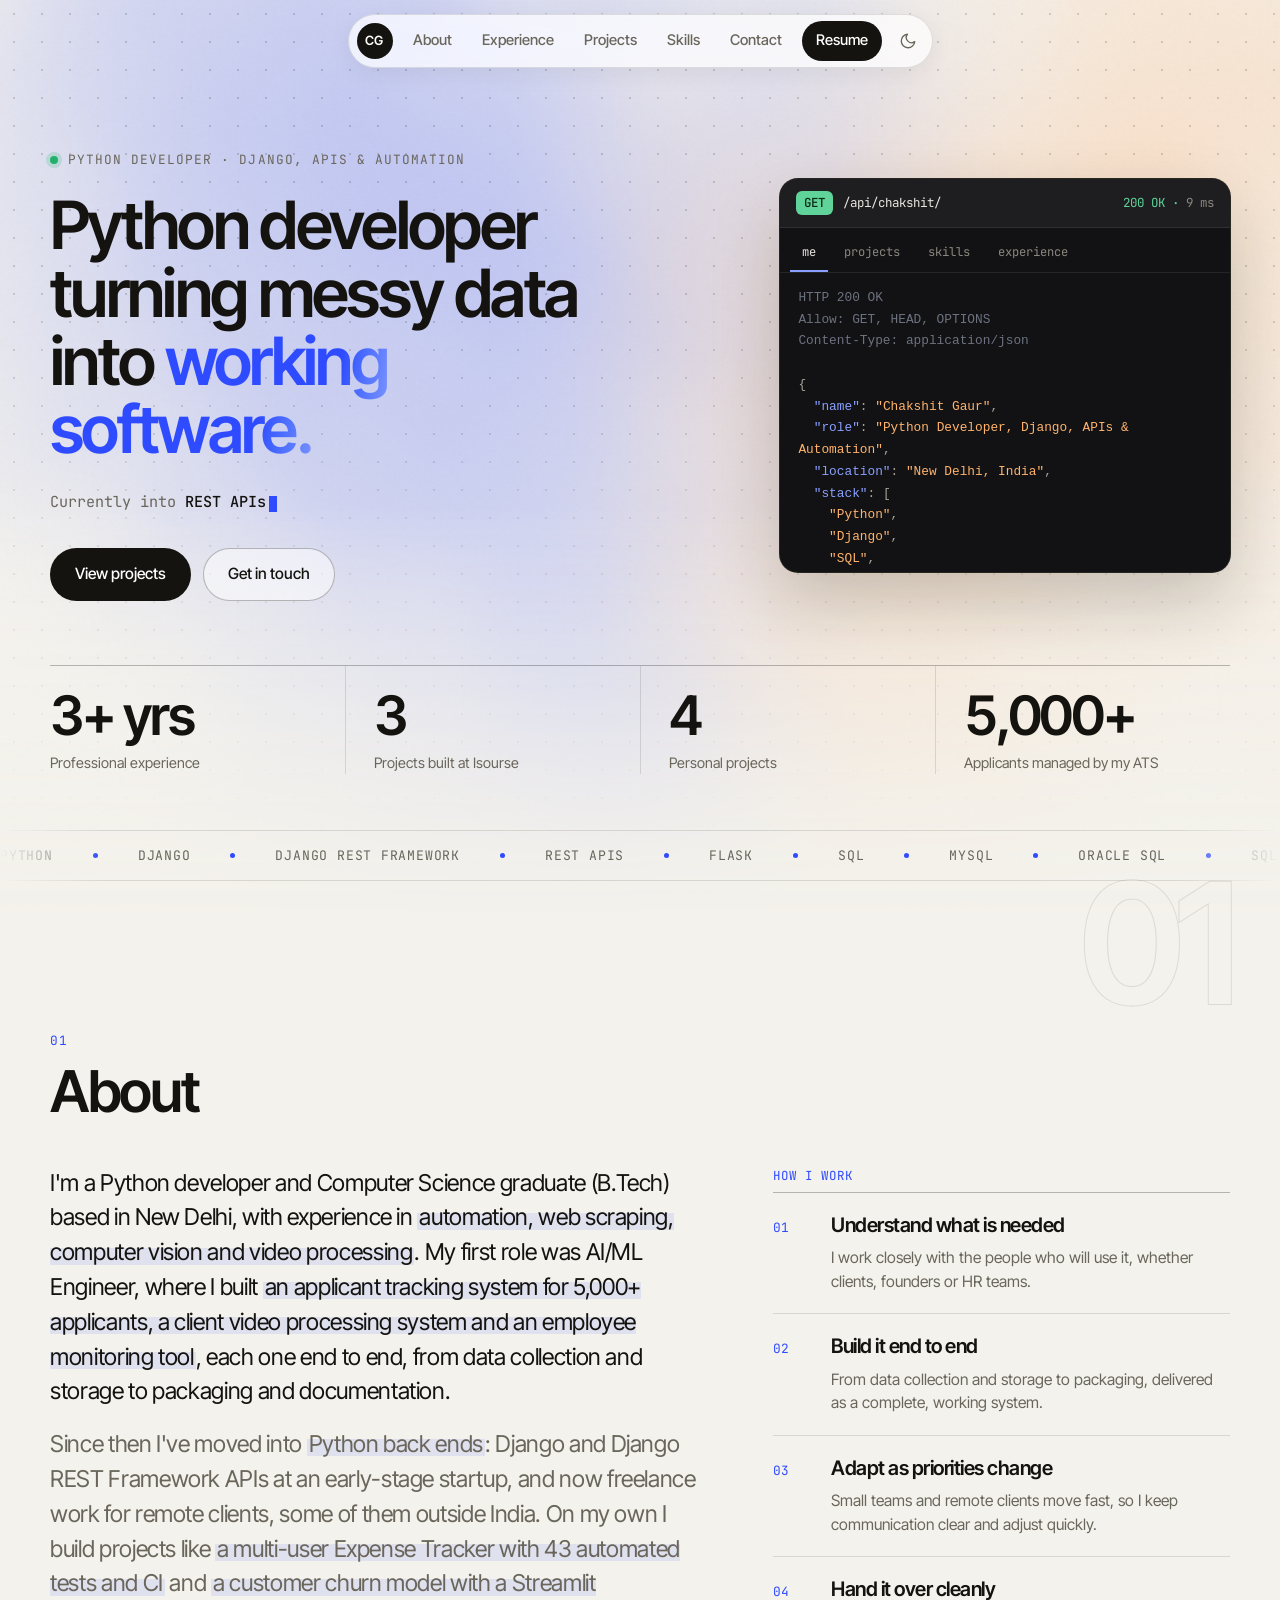
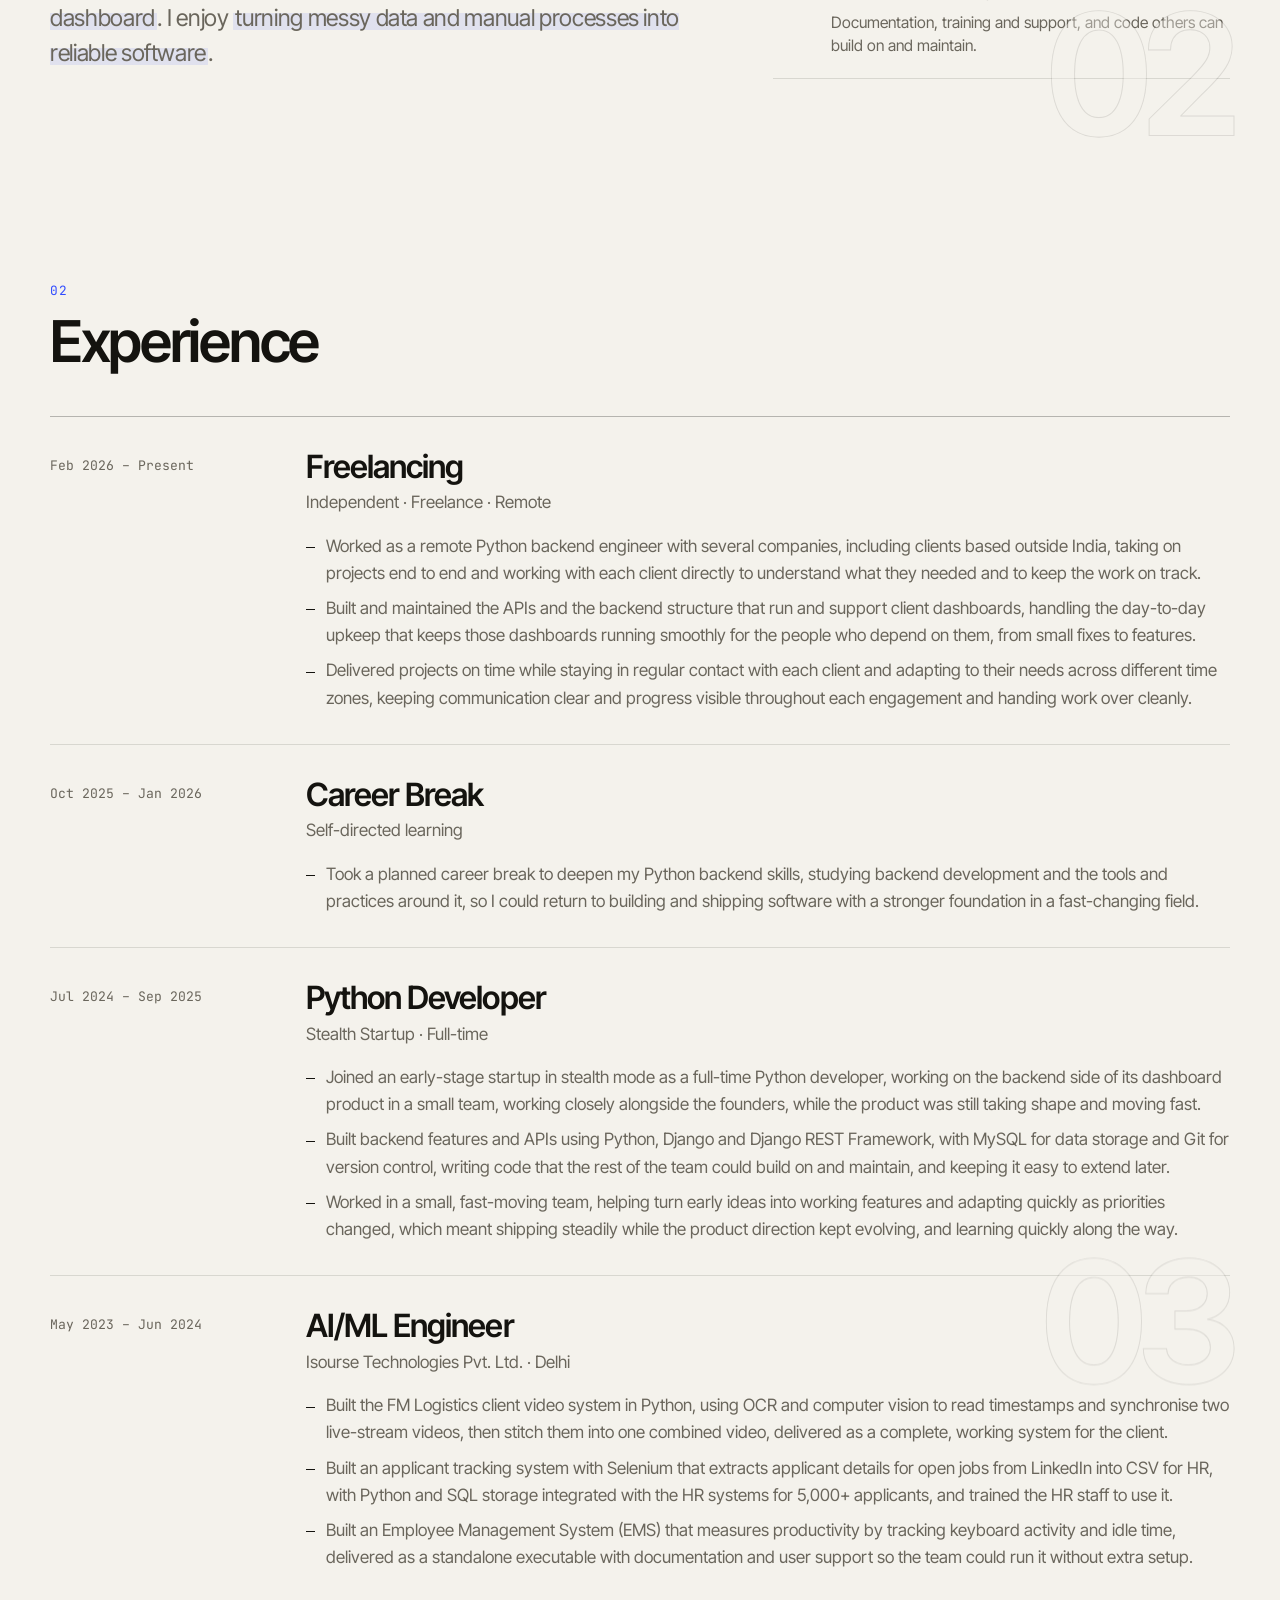
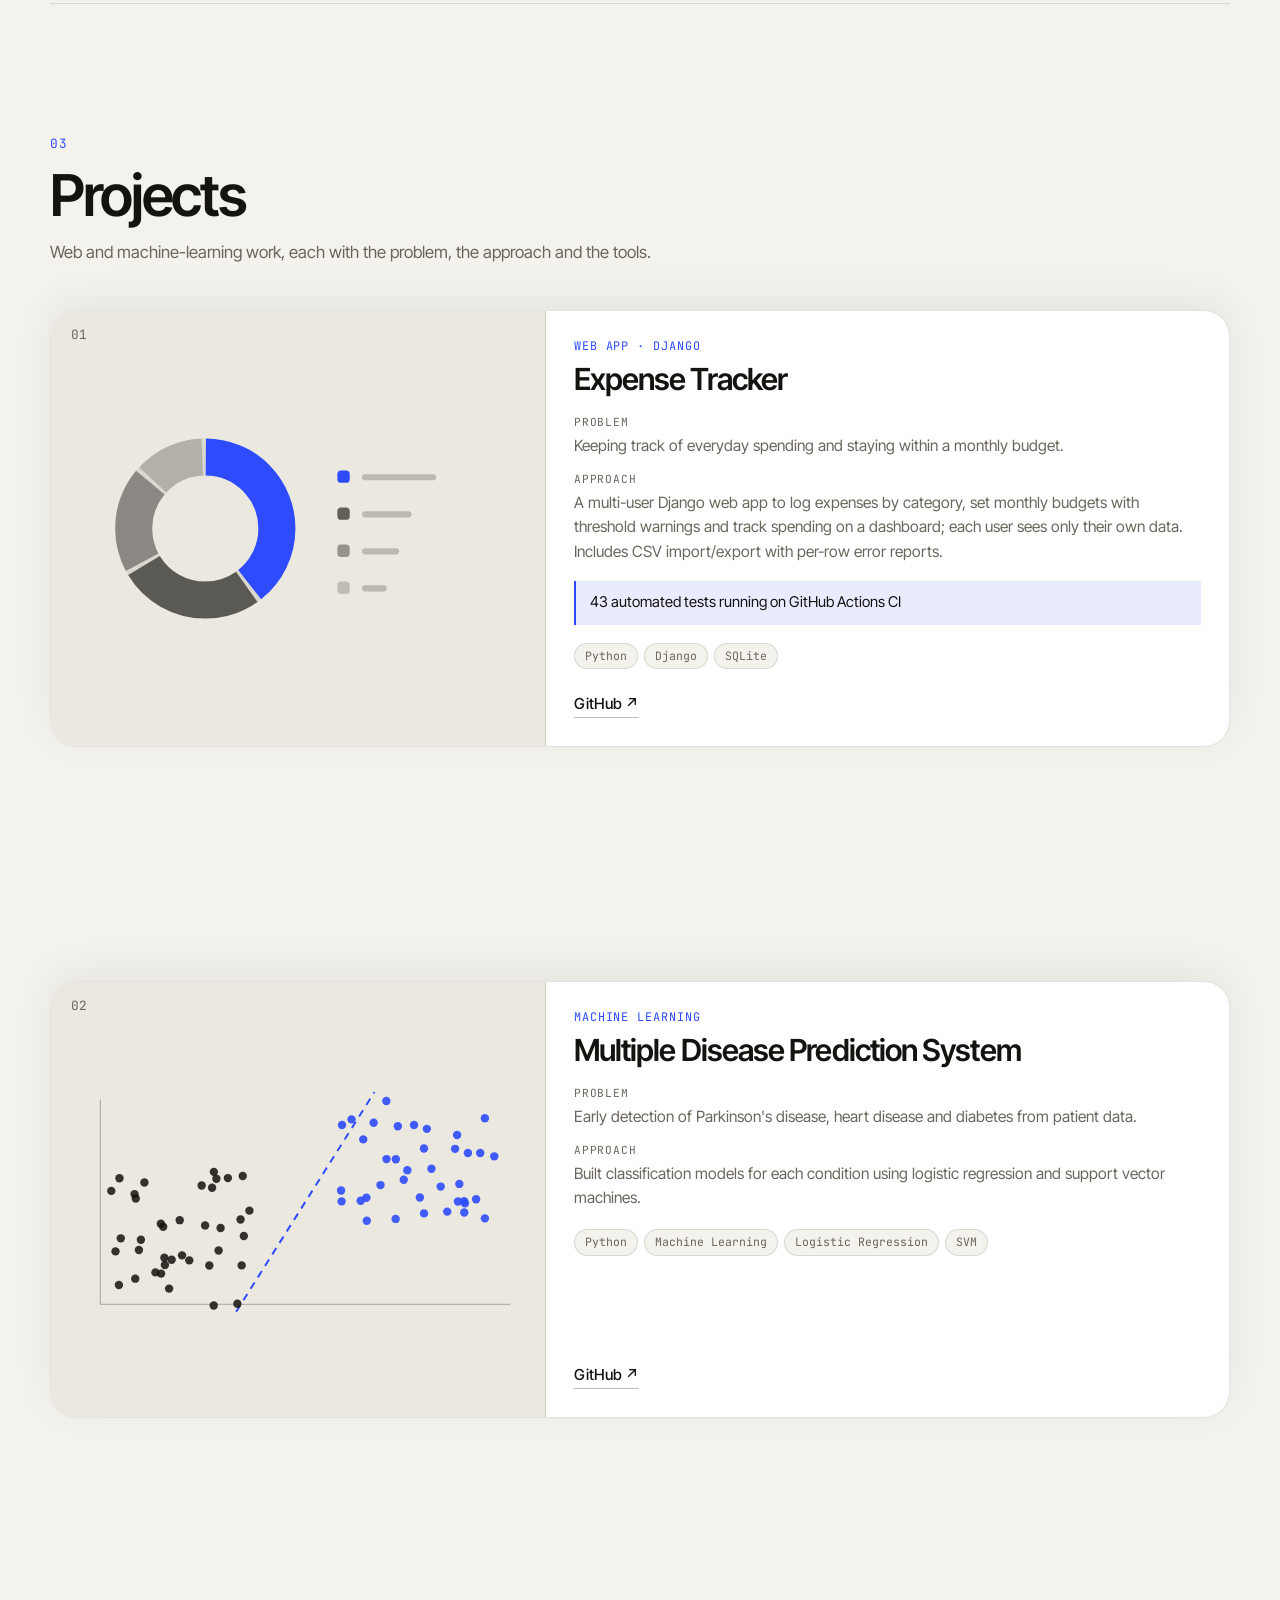
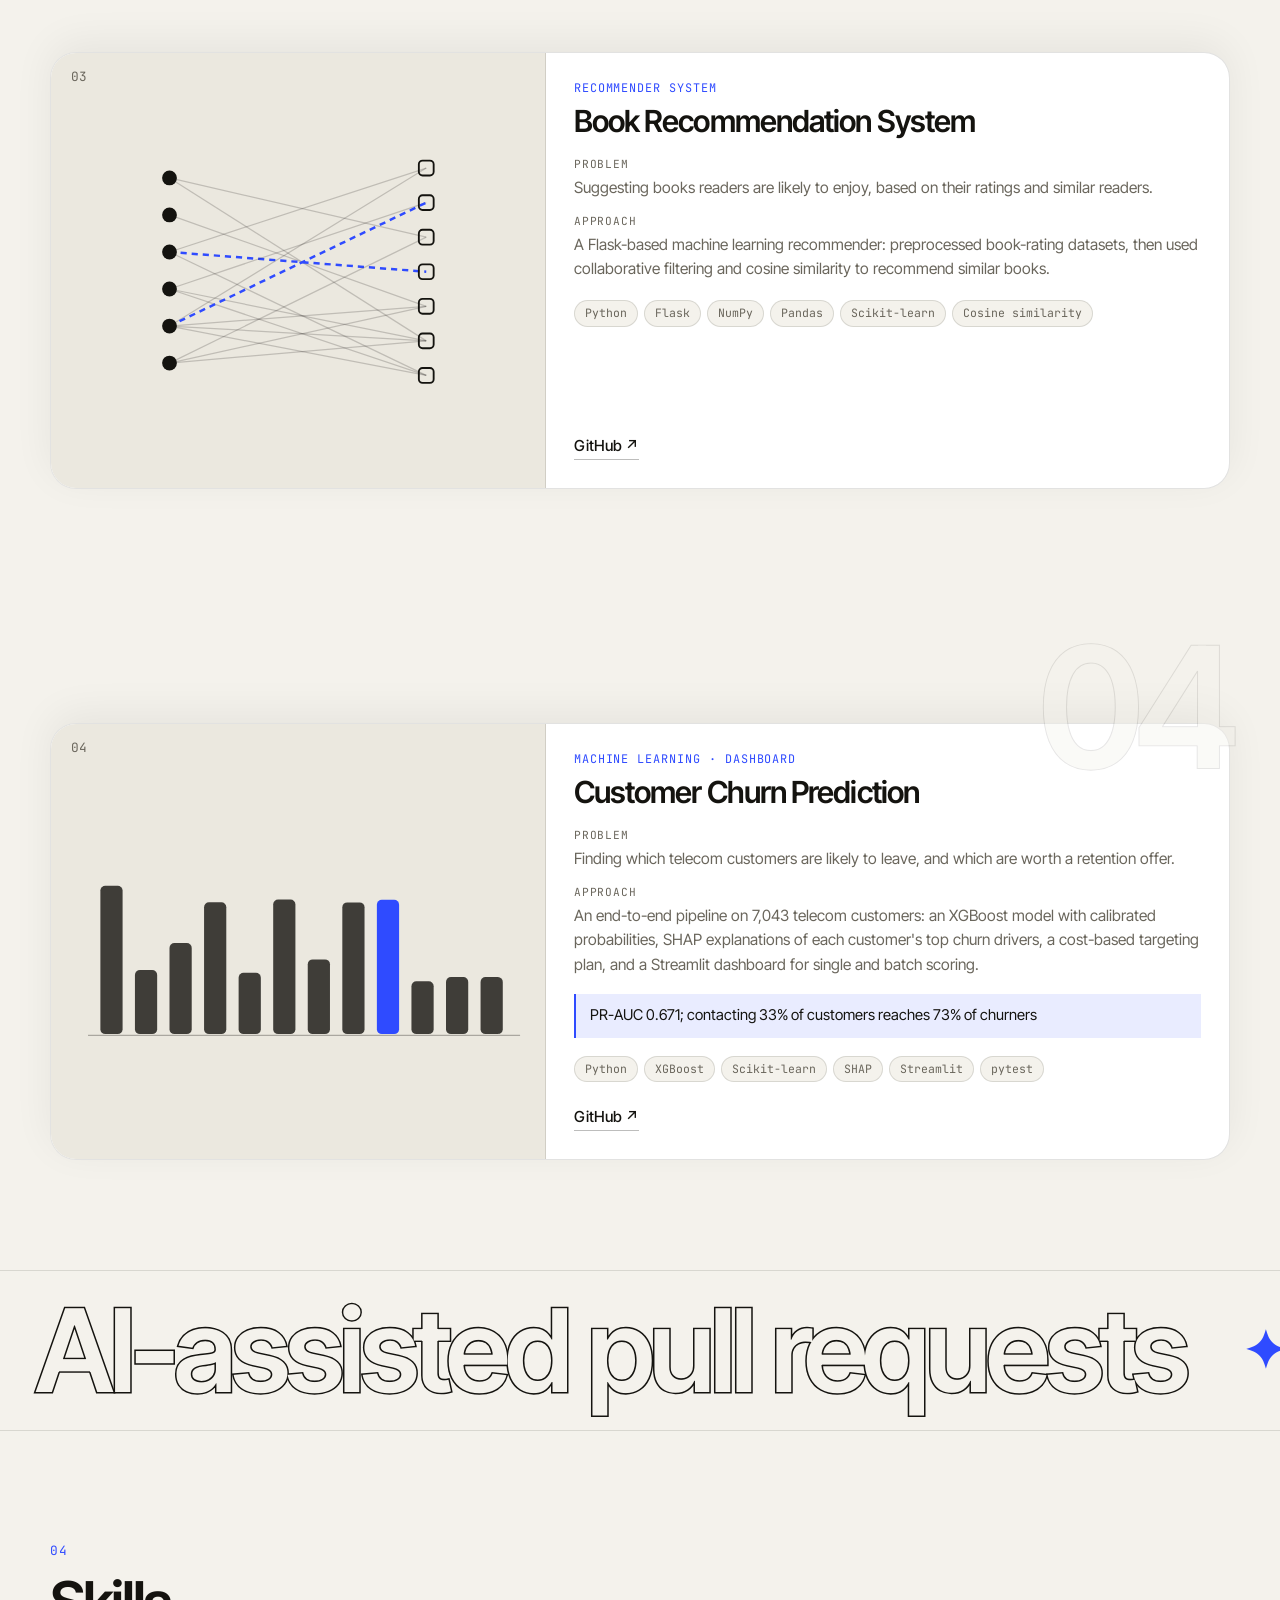
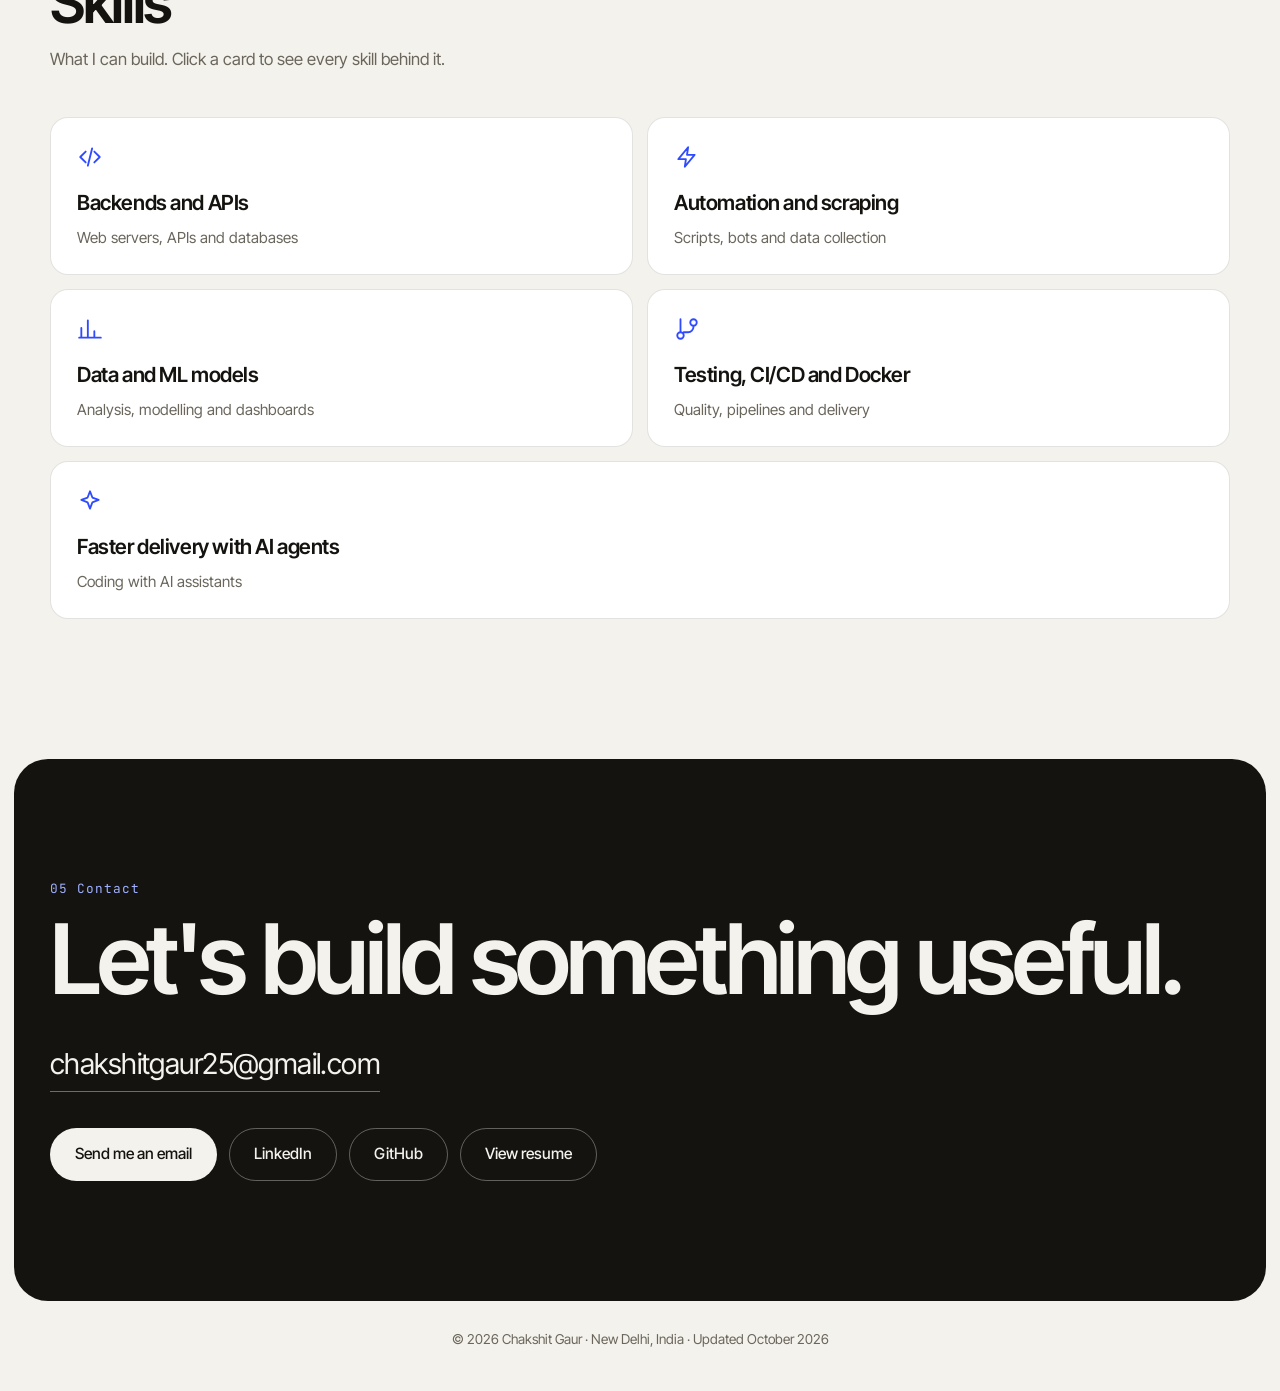
==== commit 94139f31: "Quick fixes: skip link, sitemap, robots.txt, 404 page and bigger touch targets - Skip to content now" ====
--- a/index.html
+++ b/index.html
@@ -46,10 +46,10 @@
   <link rel="icon" href="favicon.svg?v=5" type="image/svg+xml">
   <link rel="icon" href="favicon-48.png?v=5" type="image/png" sizes="48x48">
   <link rel="apple-touch-icon" href="apple-touch-icon.png?v=5">
-  <link rel="stylesheet" href="styles.css?v=25">
+  <link rel="stylesheet" href="styles.css?v=26">
 </head>
 <body>
-  <a class="skip" href="#skills">Skip to content</a>
+  <a class="skip" href="#top">Skip to content</a>
   <div class="progress" id="progress" aria-hidden="true"></div>
   <div class="cursor" id="cursor" aria-hidden="true"></div>
   <div id="preview-banner" class="preview-banner" hidden>
@@ -75,7 +75,7 @@
     </div>
   </header>
 
-  <main id="top">
+  <main id="top" tabindex="-1">
     <!-- Shown only when JavaScript is off or blocked: the page text is built by script.js. Keep it in step with content.js. -->
     <noscript>
       <section class="noscript-card">
--- a/styles.css
+++ b/styles.css
@@ -45,6 +45,7 @@
 
 .skip { position: fixed; z-index: 500; left: 12px; top: -60px; padding: 10px 18px; border-radius: 999px; background: var(--inv-bg); color: var(--inv-ink); font-weight: 500; transition: top 0.2s; }
 .skip:focus { top: 12px; }
+main:focus { outline: none; }
 
 /* ---------- Motion helpers ---------- */
 .fade { opacity: 0; transform: translateY(24px); }
@@ -515,3 +516,16 @@
 .how-n { font-family: var(--mono); font-size: 0.8rem; color: var(--accent); padding-top: 5px; }
 .how h4 { font-size: 1.25rem; font-weight: 600; letter-spacing: -0.025em; line-height: 1.2; }
 .how p { grid-column: 2; margin-top: 4px; font-size: 0.98rem; line-height: 1.5; color: var(--muted); }
+
+/* Touch screens: controls get at least a 44px target. Negative margins keep the layout as it was.
+   Underlined links use a text underline instead of a bottom border, so padding can grow the target without moving the line. */
+@media (pointer: coarse) {
+  .nav-brand { padding: 4px; margin: -4px; }
+  .icon-btn { width: 44px; height: 44px; margin: -4px; }
+  .nav-toggle { min-height: 44px; margin-block: -2px; }
+  .api-tab { min-height: 44px; min-width: 44px; }
+  .mail-dlg-x { width: 44px; height: 44px; }
+  .plinks a { display: inline-block; padding-block: 13px; margin-block: -13px; border-bottom: 0; text-decoration: underline; text-decoration-color: var(--line-strong); text-underline-offset: 5px; }
+  .plinks a:hover { text-decoration-color: var(--accent); }
+  .contact-mail { padding-block: 10px; margin-block: 24px -10px; border-bottom: 0; text-decoration: underline; text-decoration-color: rgba(244, 242, 236, 0.4); text-underline-offset: 6px; }
+}
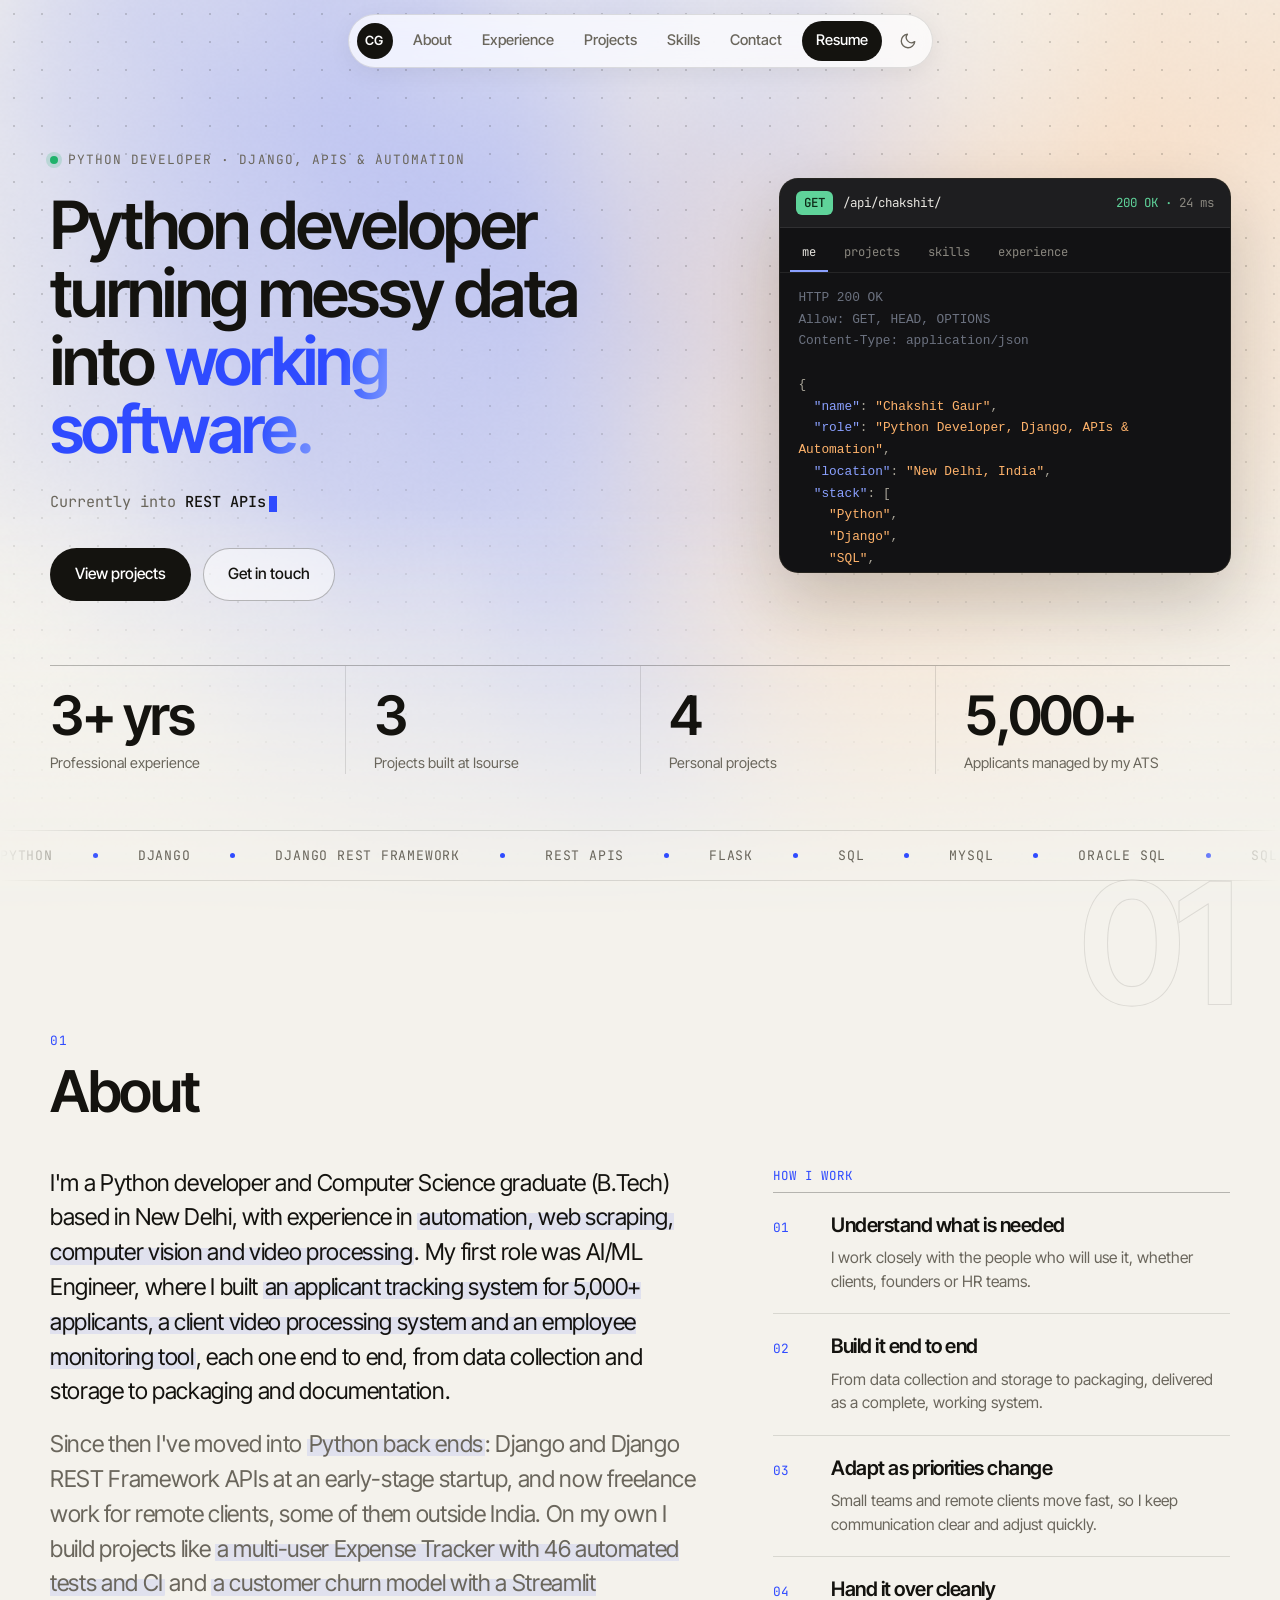
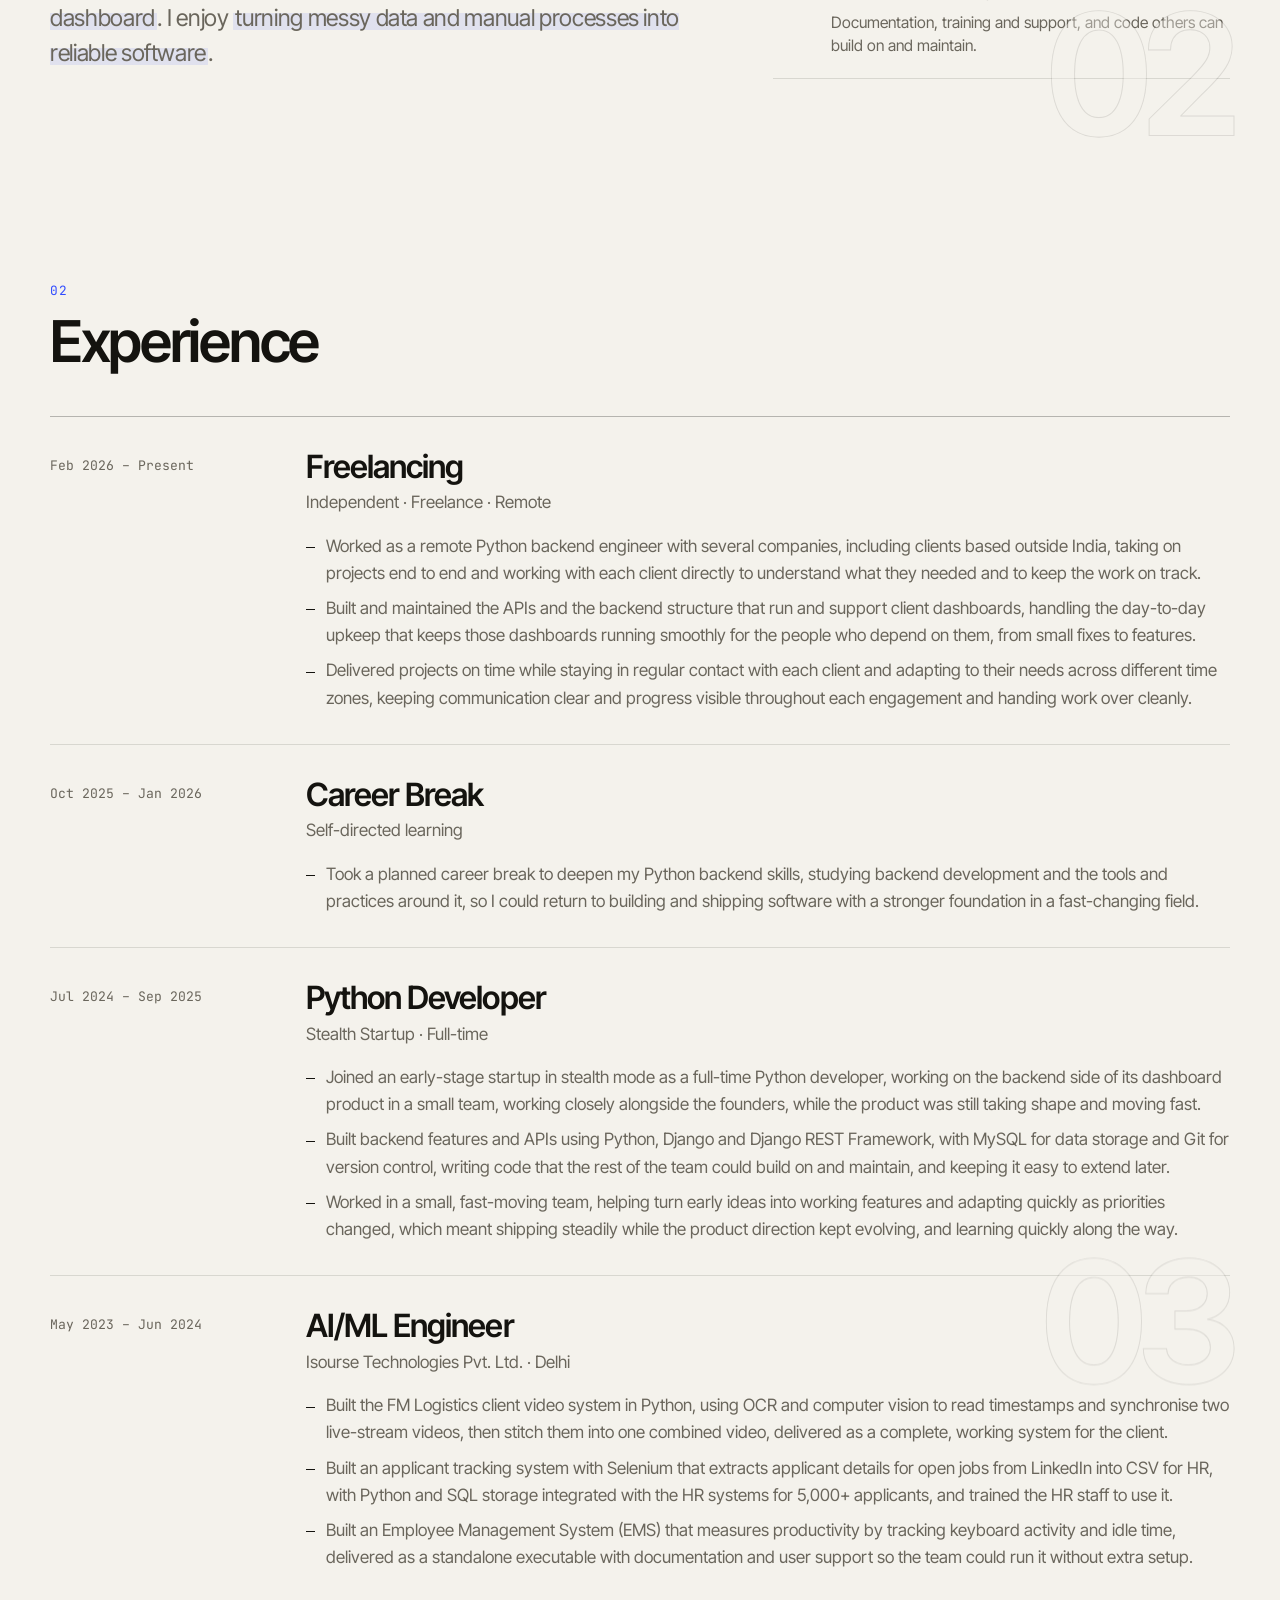
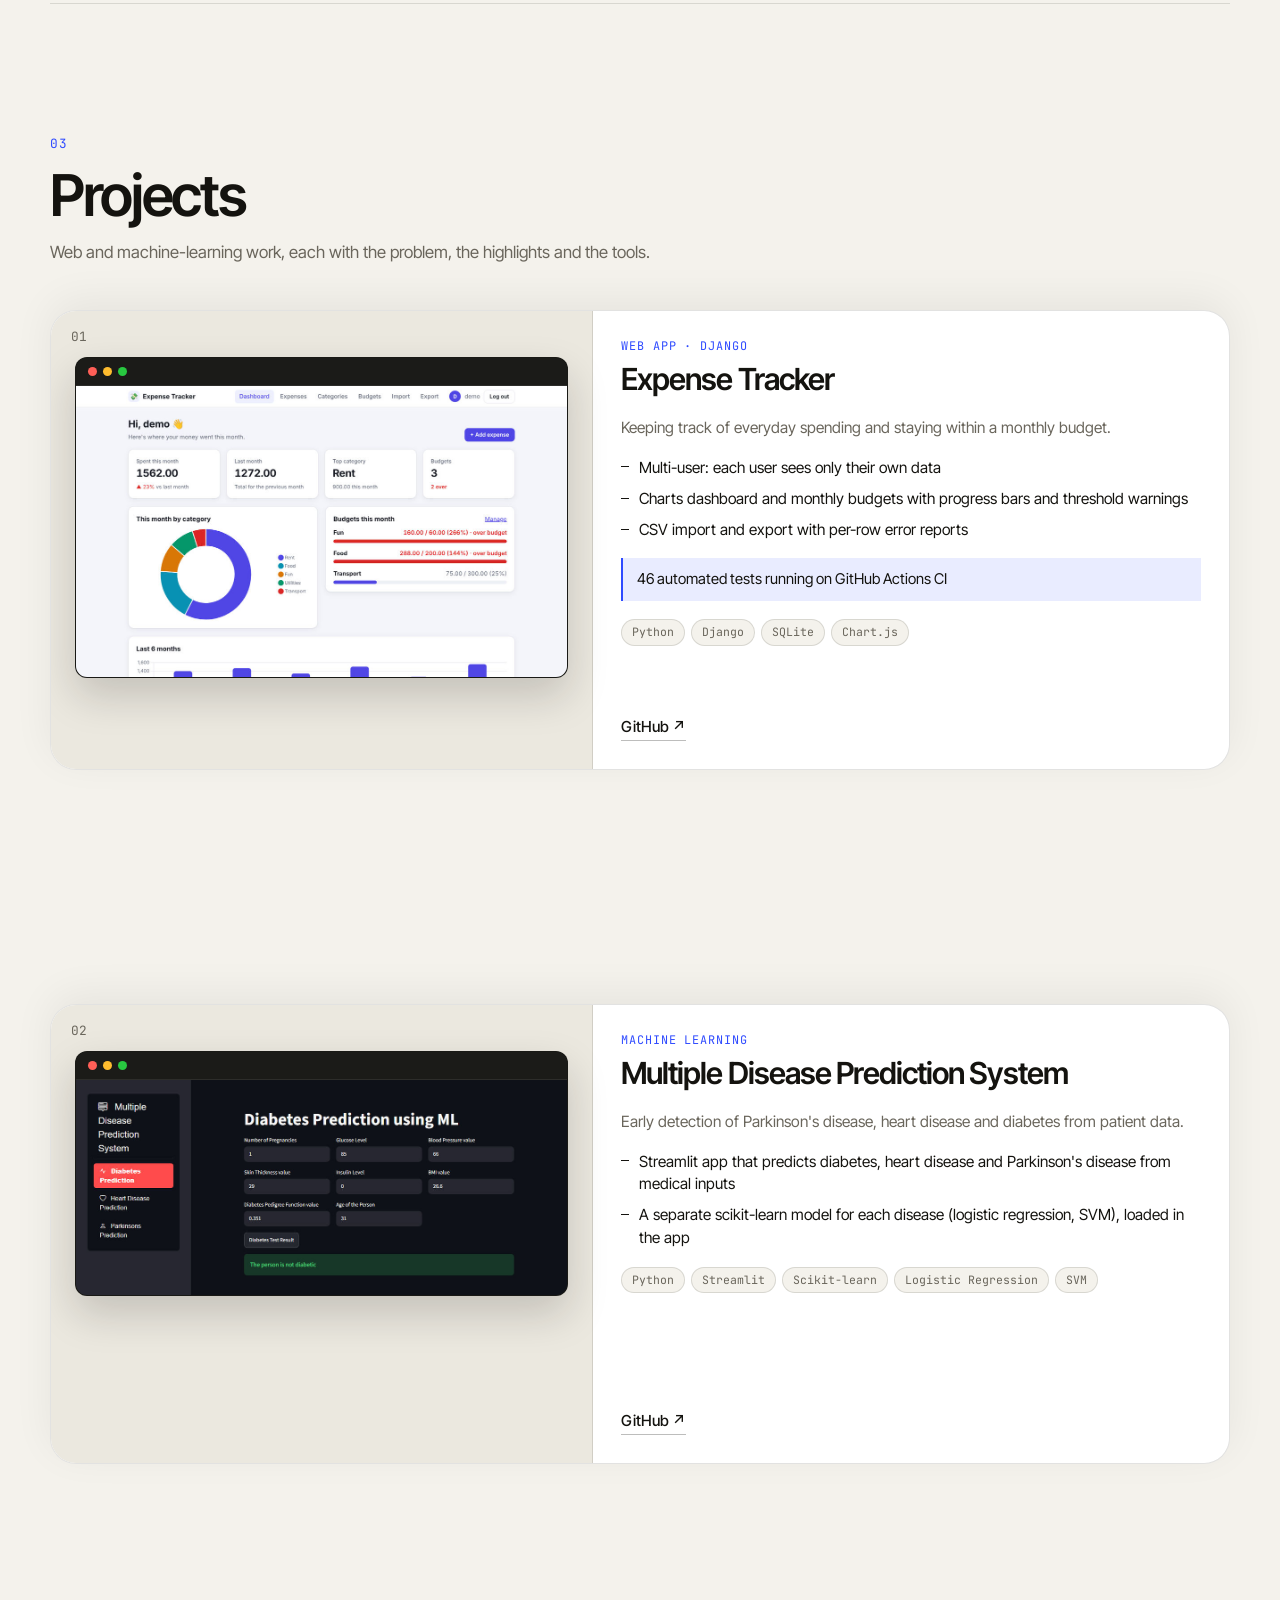
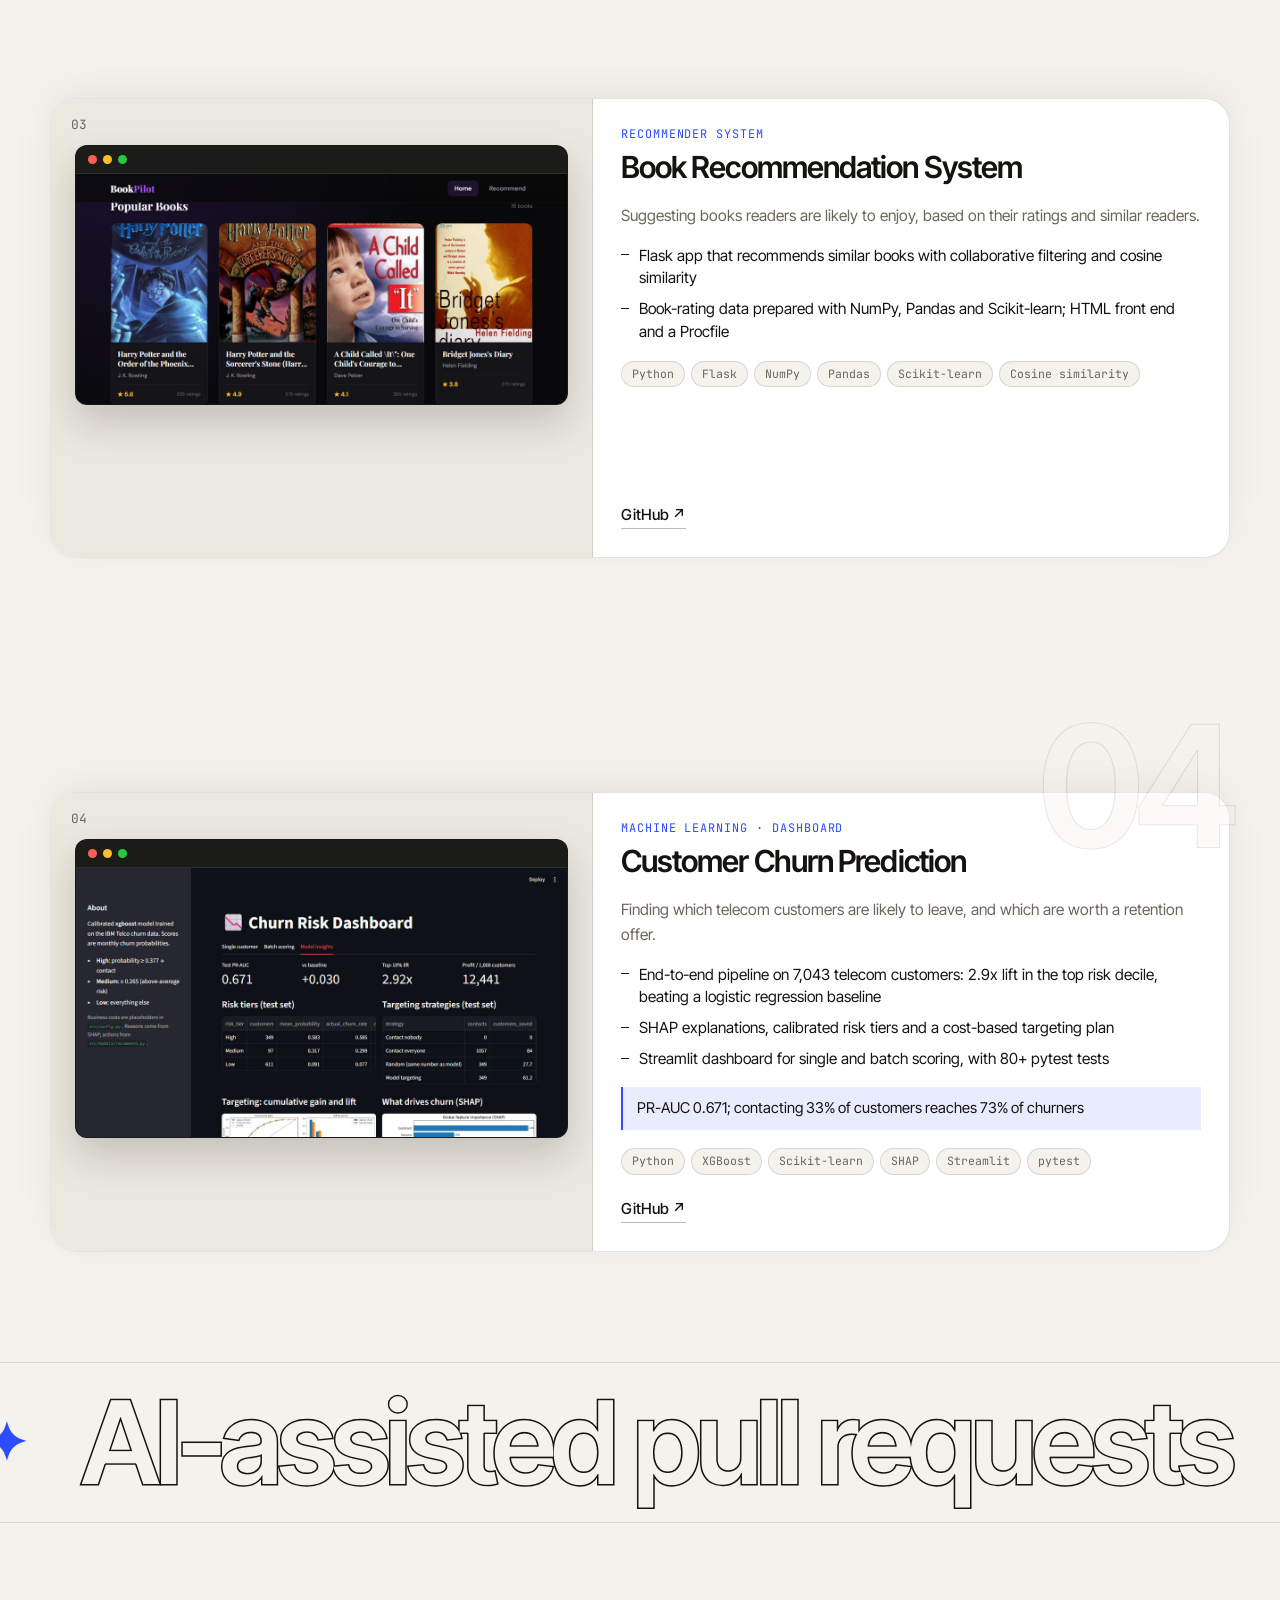
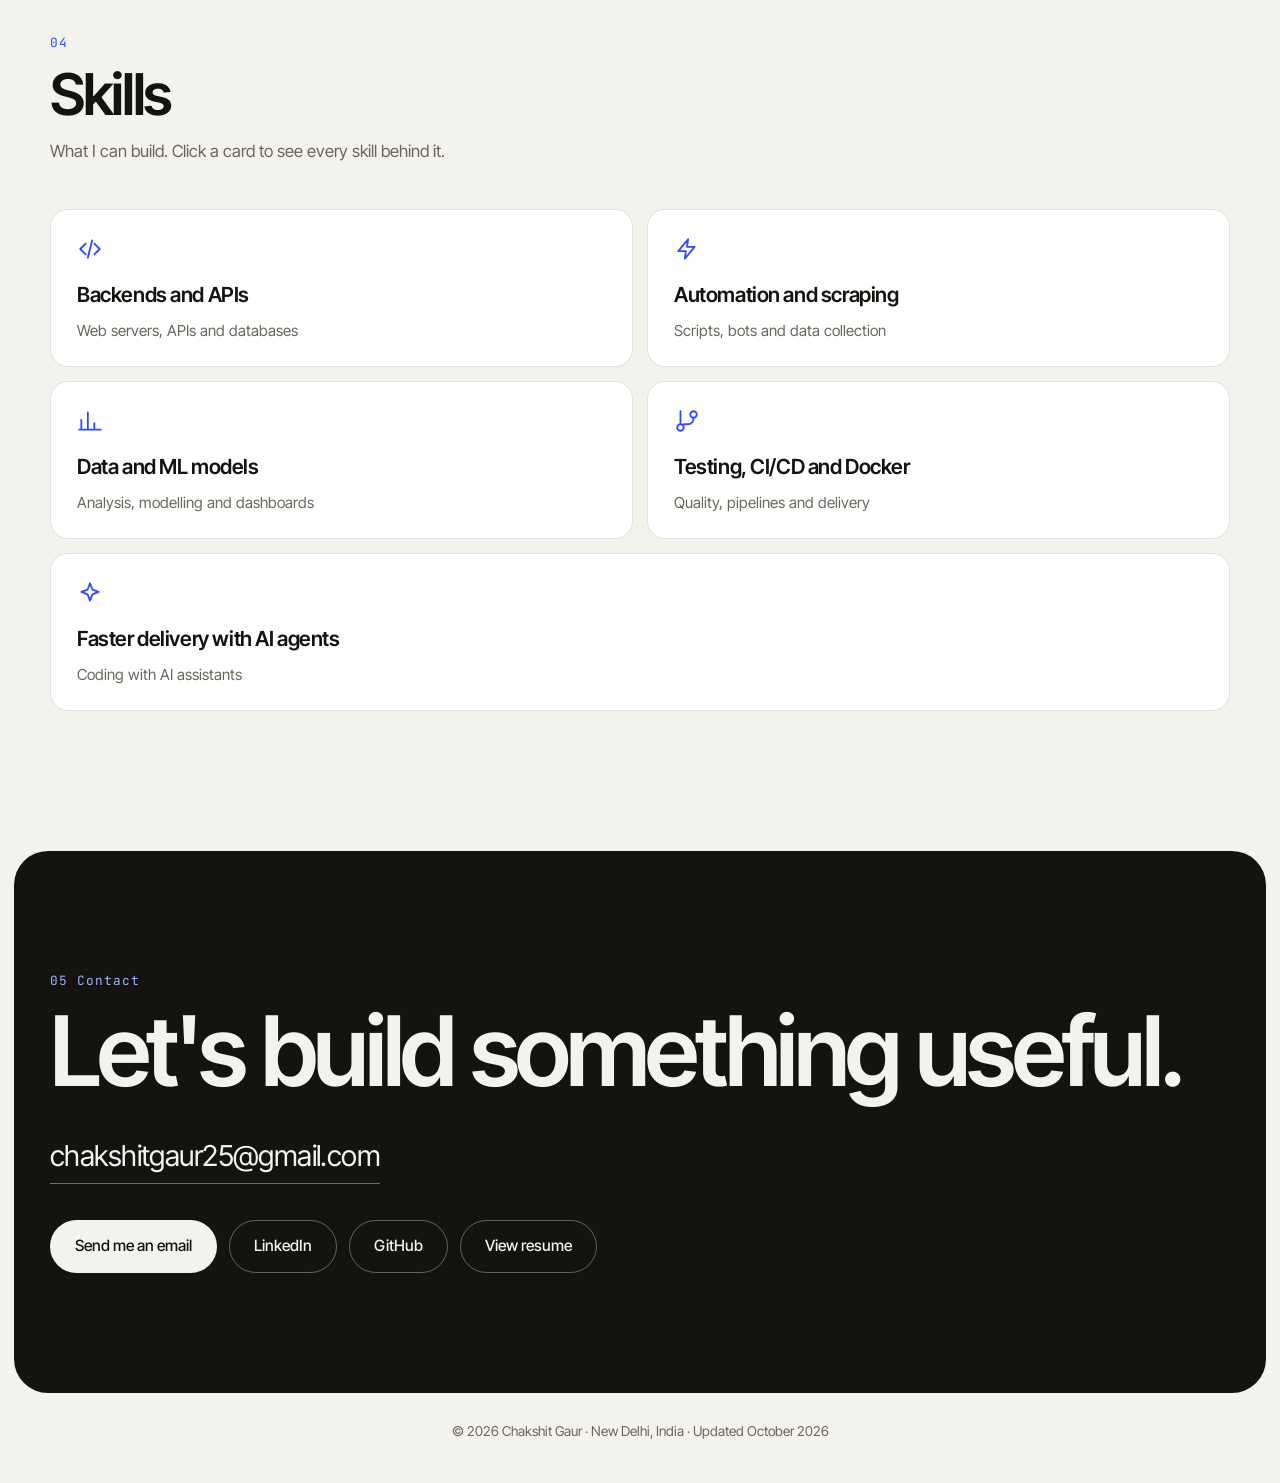
==== commit dcfb8c1e: "Projects: real screenshots, resume highlights and 46 tests on the cards - Each project card shows a " ====
--- a/index.html
+++ b/index.html
@@ -46,7 +46,7 @@
   <link rel="icon" href="favicon.svg?v=5" type="image/svg+xml">
   <link rel="icon" href="favicon-48.png?v=5" type="image/png" sizes="48x48">
   <link rel="apple-touch-icon" href="apple-touch-icon.png?v=5">
-  <link rel="stylesheet" href="styles.css?v=26">
+  <link rel="stylesheet" href="styles.css?v=27">
 </head>
 <body>
   <a class="skip" href="#top">Skip to content</a>
@@ -159,7 +159,7 @@
         <header class="sec-head fade">
           <p class="sec-num">03</p>
           <h2>Projects</h2>
-          <p class="sec-sub">Web and machine-learning work, each with the problem, the approach and the tools.</p>
+          <p class="sec-sub">Web and machine-learning work, each with the problem, the highlights and the tools.</p>
         </header>
         <div class="bento" id="bento"></div>
       </div>
@@ -198,8 +198,8 @@
     <svg viewBox="0 0 44 44" aria-hidden="true"><circle class="ring-bg" cx="22" cy="22" r="19"/><circle class="ring" id="ring" cx="22" cy="22" r="19"/><path d="M22 28V16M16 21l6-6 6 6" fill="none" stroke-linecap="round" stroke-linejoin="round"/></svg>
   </button>
 
-  <script src="content.js?v=28"></script>
-  <script src="script.js?v=24"></script>
+  <script src="content.js?v=29"></script>
+  <script src="script.js?v=25"></script>
   <script src="hero-gradient.js?v=3"></script>
   <script src="hero-api.js?v=3"></script>
   <script src="hero-dots.js?v=3"></script>
--- a/styles.css
+++ b/styles.css
@@ -529,3 +529,22 @@
   .plinks a:hover { text-decoration-color: var(--accent); }
   .contact-mail { padding-block: 10px; margin-block: 24px -10px; border-bottom: 0; text-decoration: underline; text-decoration-color: rgba(244, 242, 236, 0.4); text-underline-offset: 6px; }
 }
+
+/* Project cards with a real screenshot: a small browser frame instead of the generated artwork,
+   and the highlights as a short list. */
+.pcard-art.has-shot { display: flex; align-items: flex-start; padding: 46px 24px 24px; }
+.pcard-art.has-shot .num { top: 16px; }
+.pshot { width: 100%; border-radius: 12px; overflow: hidden; border: 1px solid var(--line-strong); box-shadow: 0 18px 40px rgba(20, 19, 15, 0.18); background: #1b1b18; }
+:root[data-theme="dark"] .pshot { box-shadow: 0 18px 40px rgba(0, 0, 0, 0.45); }
+.pshot-bar { display: flex; gap: 6px; padding: 9px 12px; background: #1b1b18; border-bottom: 1px solid rgba(255, 255, 255, 0.08); }
+.pshot-bar i { width: 9px; height: 9px; border-radius: 50%; background: #3a3a3d; }
+.pshot-bar i:nth-child(1) { background: #ff5f57; } .pshot-bar i:nth-child(2) { background: #febc2e; } .pshot-bar i:nth-child(3) { background: #28c840; }
+.pshot img { display: block; width: 100%; height: auto; }
+.pcard-problem { margin-top: 0; }
+.pcard-hl { margin: 16px 0 0; padding: 0; list-style: none; display: grid; gap: 9px; }
+.pcard-hl li { position: relative; padding-left: 18px; font-size: 0.96rem; line-height: 1.45; }
+.pcard-hl li::before { content: ""; position: absolute; left: 0; top: 0.62em; width: 8px; height: 1px; background: var(--ink); }
+.bento .pcard.wide .pcard-art.has-shot { width: 46%; min-height: 0; }
+@media (max-width: 900px) {
+  .bento .pcard.wide .pcard-art.has-shot { width: 100%; height: auto; padding: 44px 16px 16px; }
+}
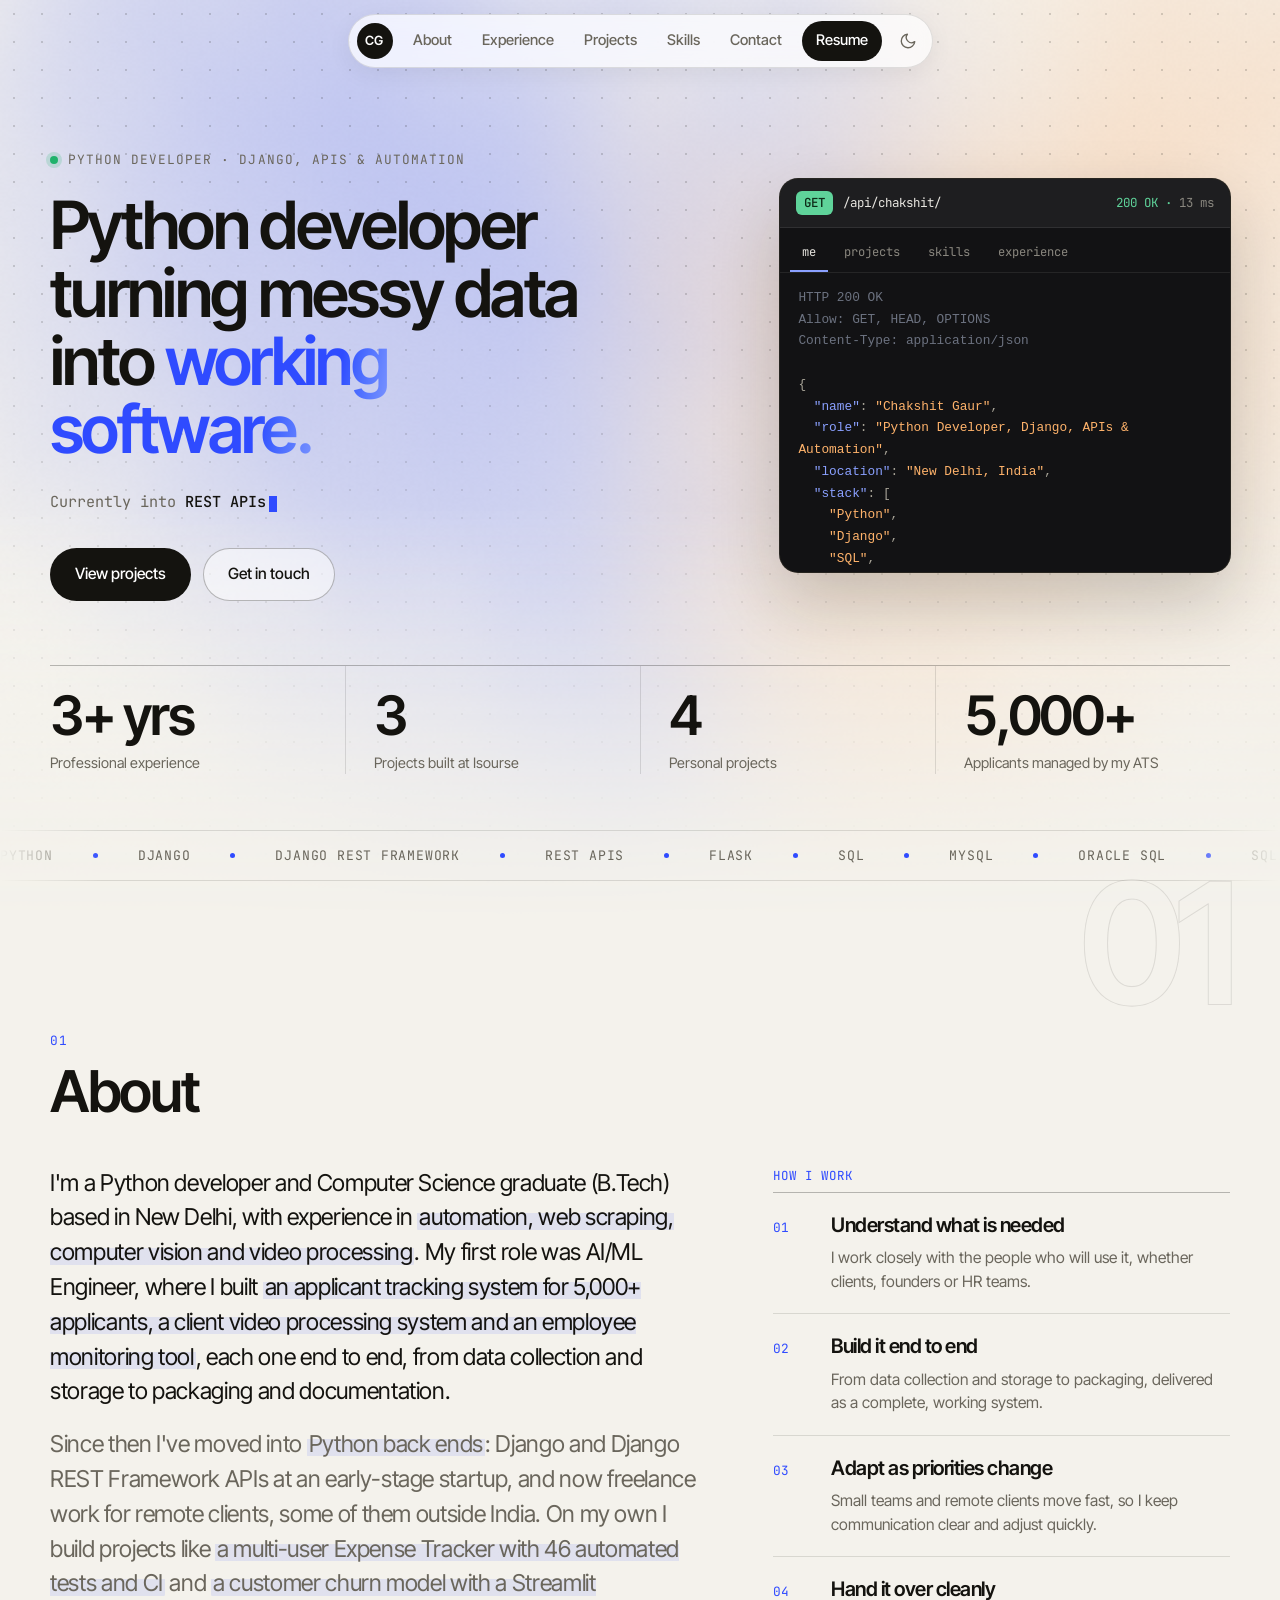
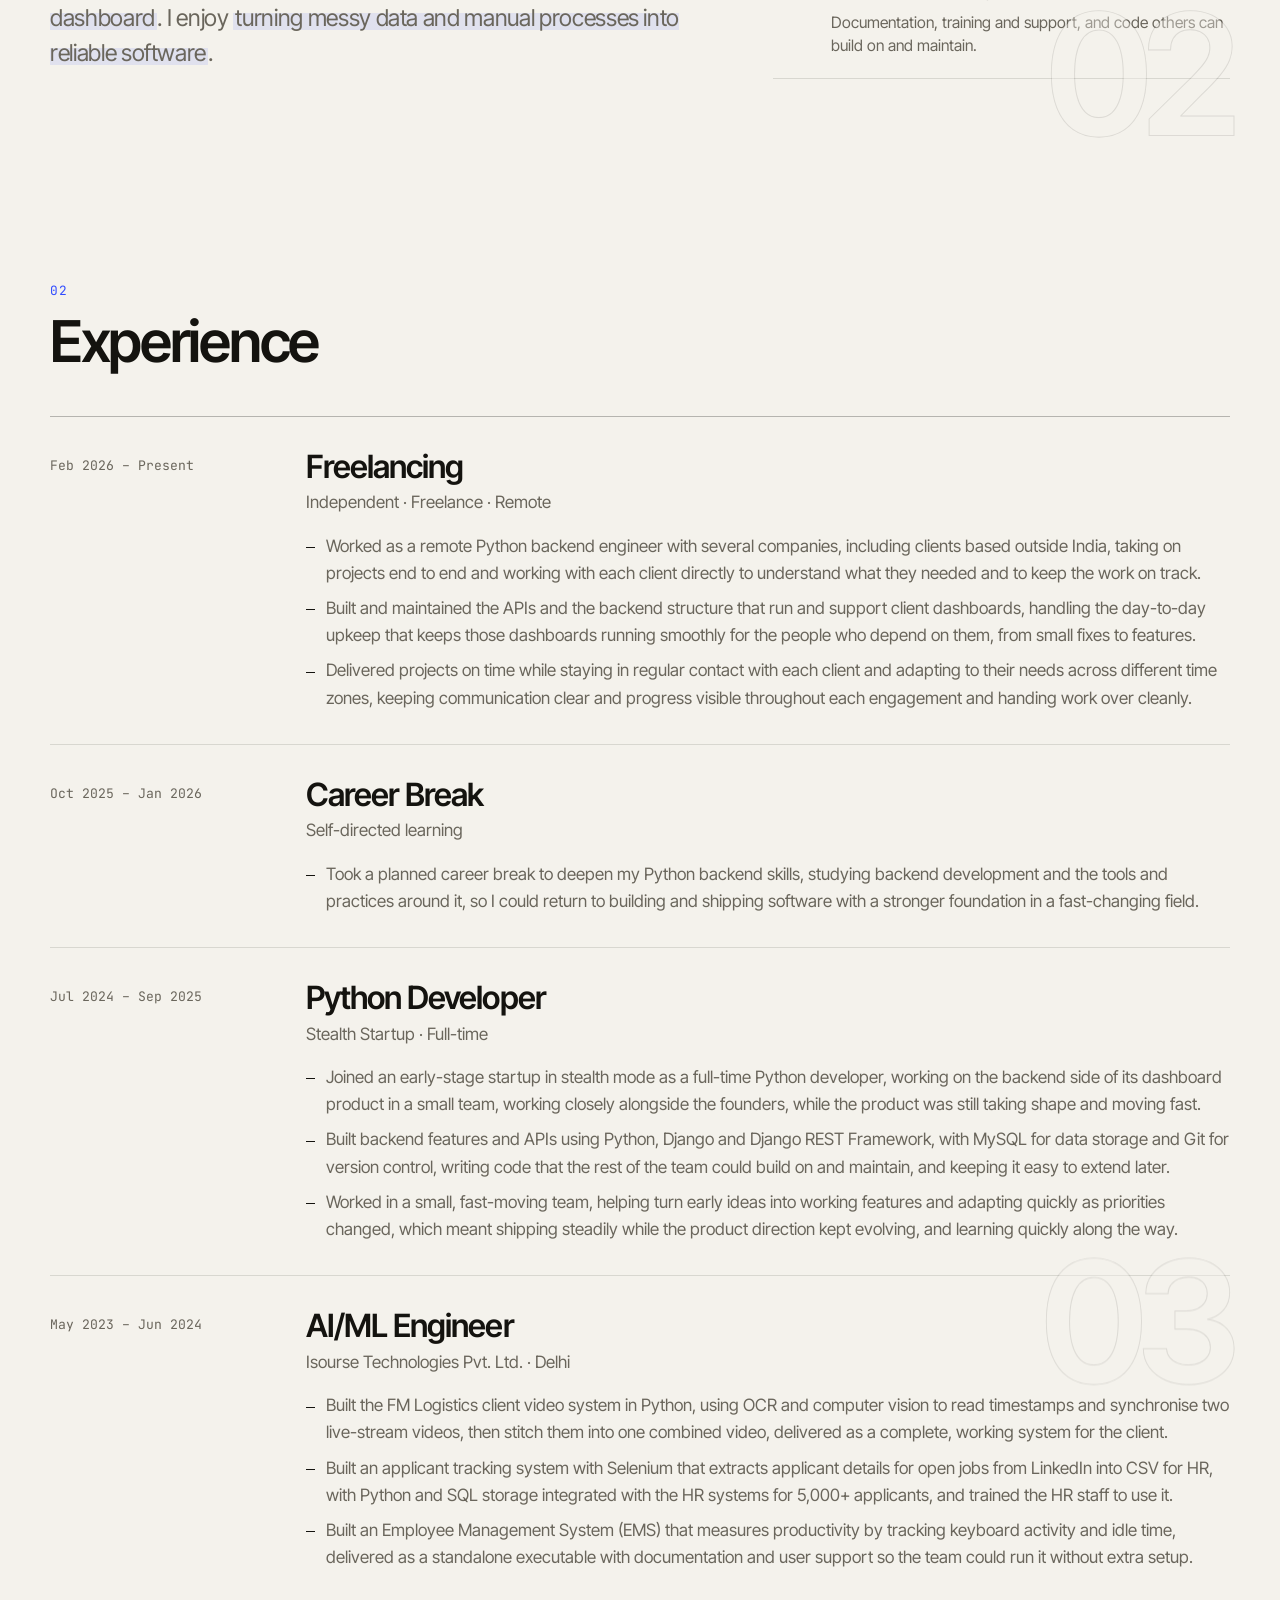
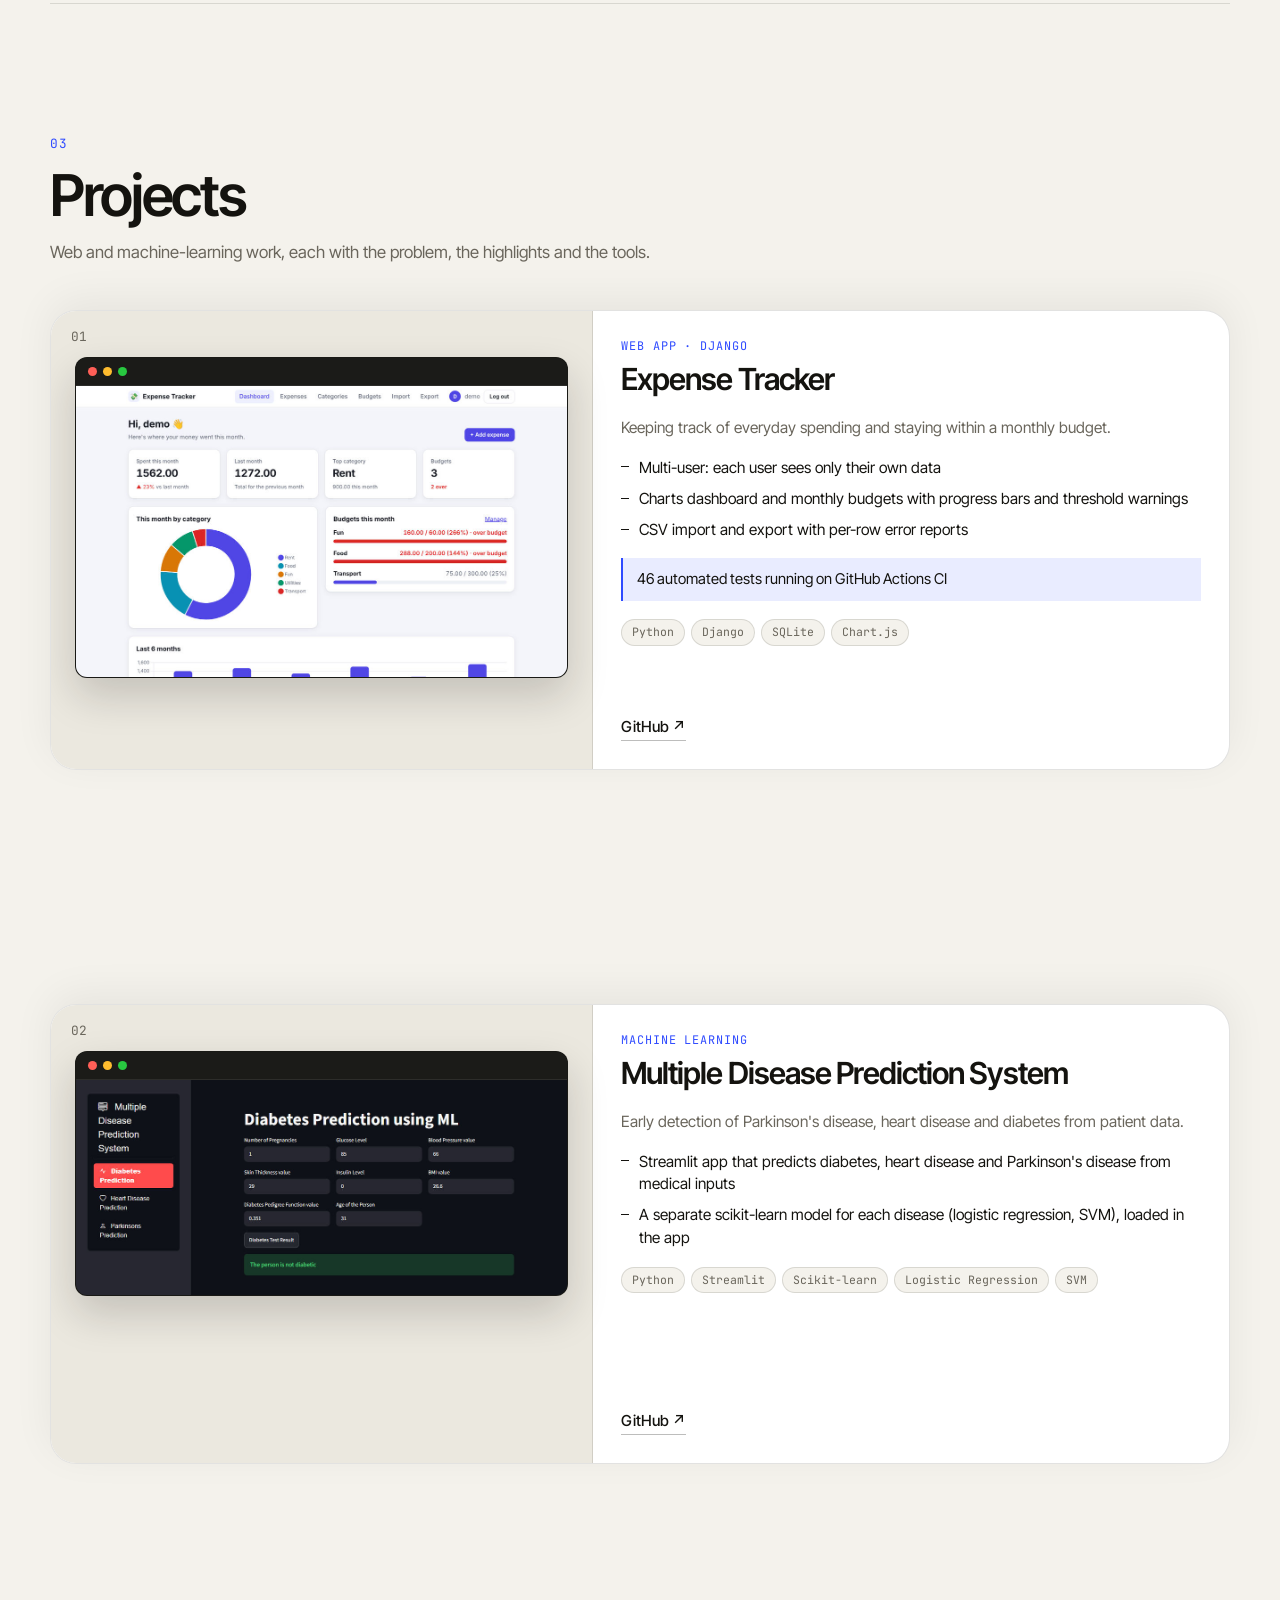
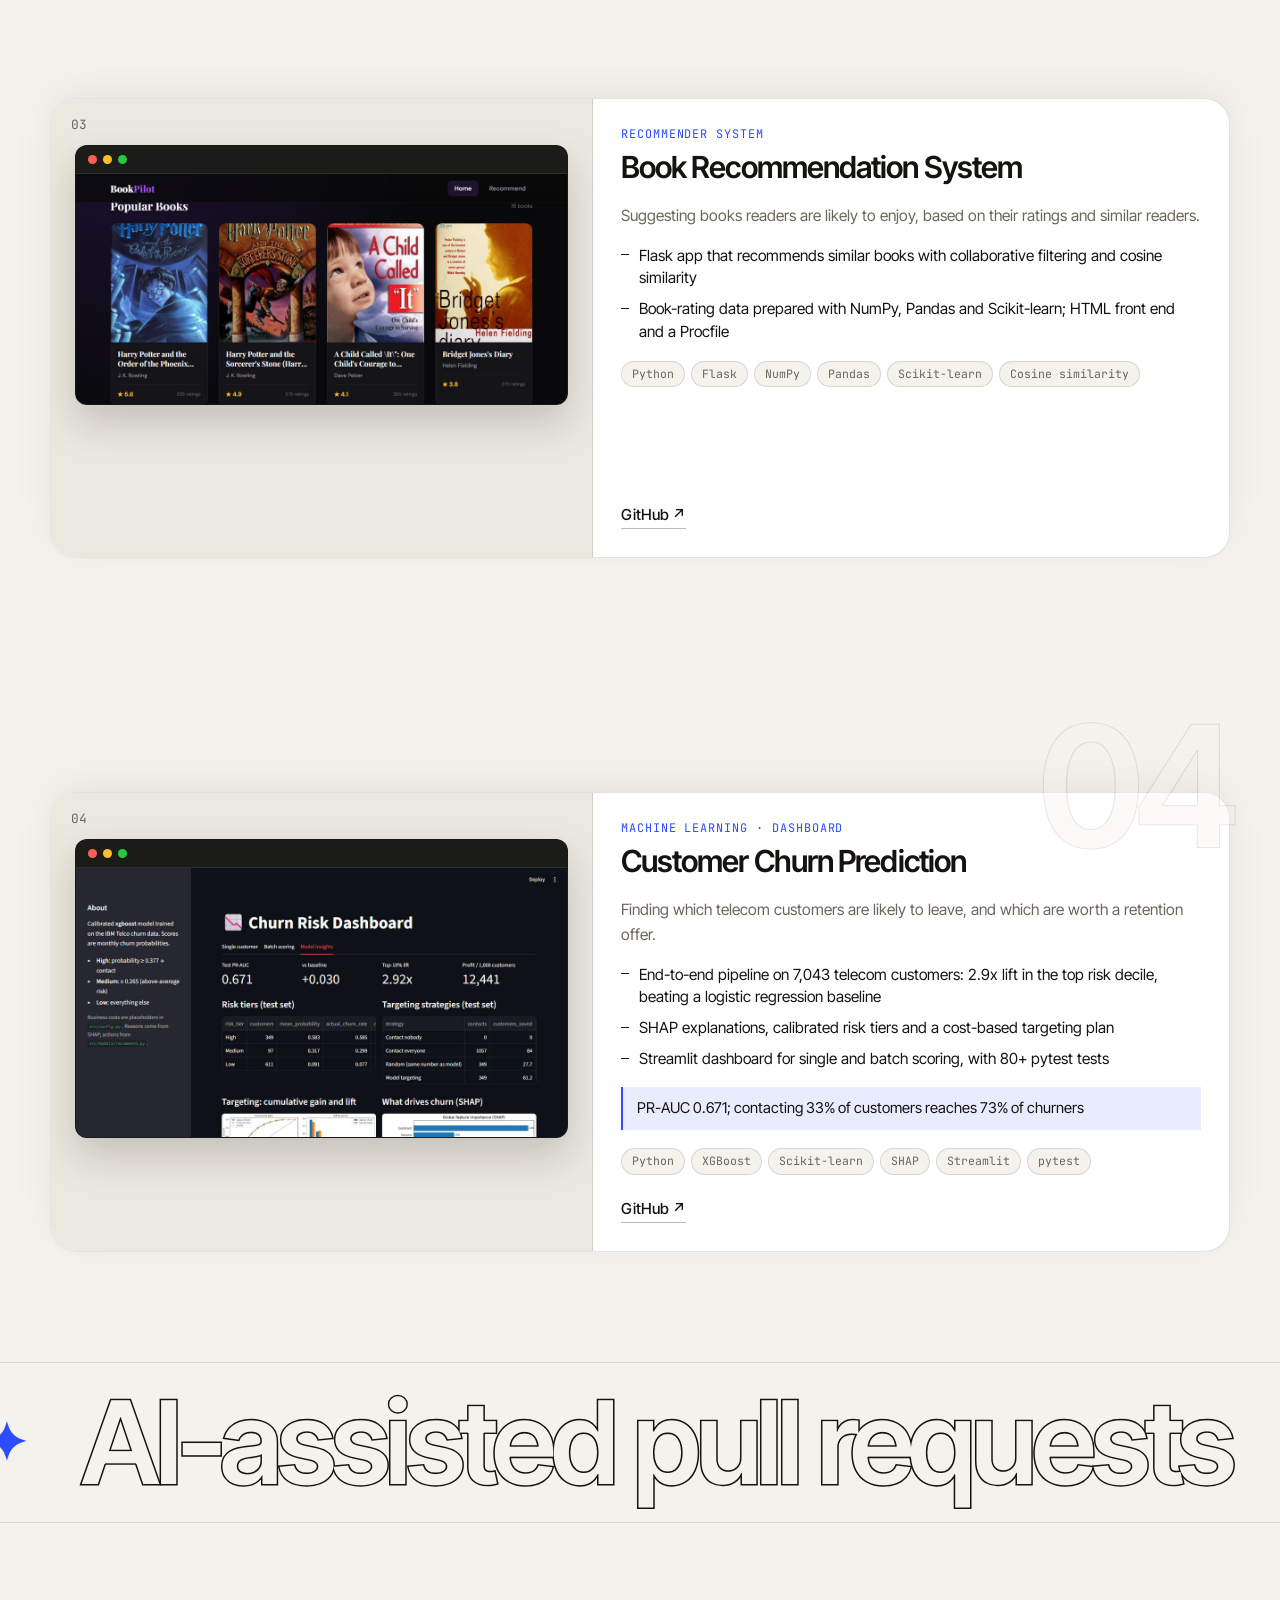
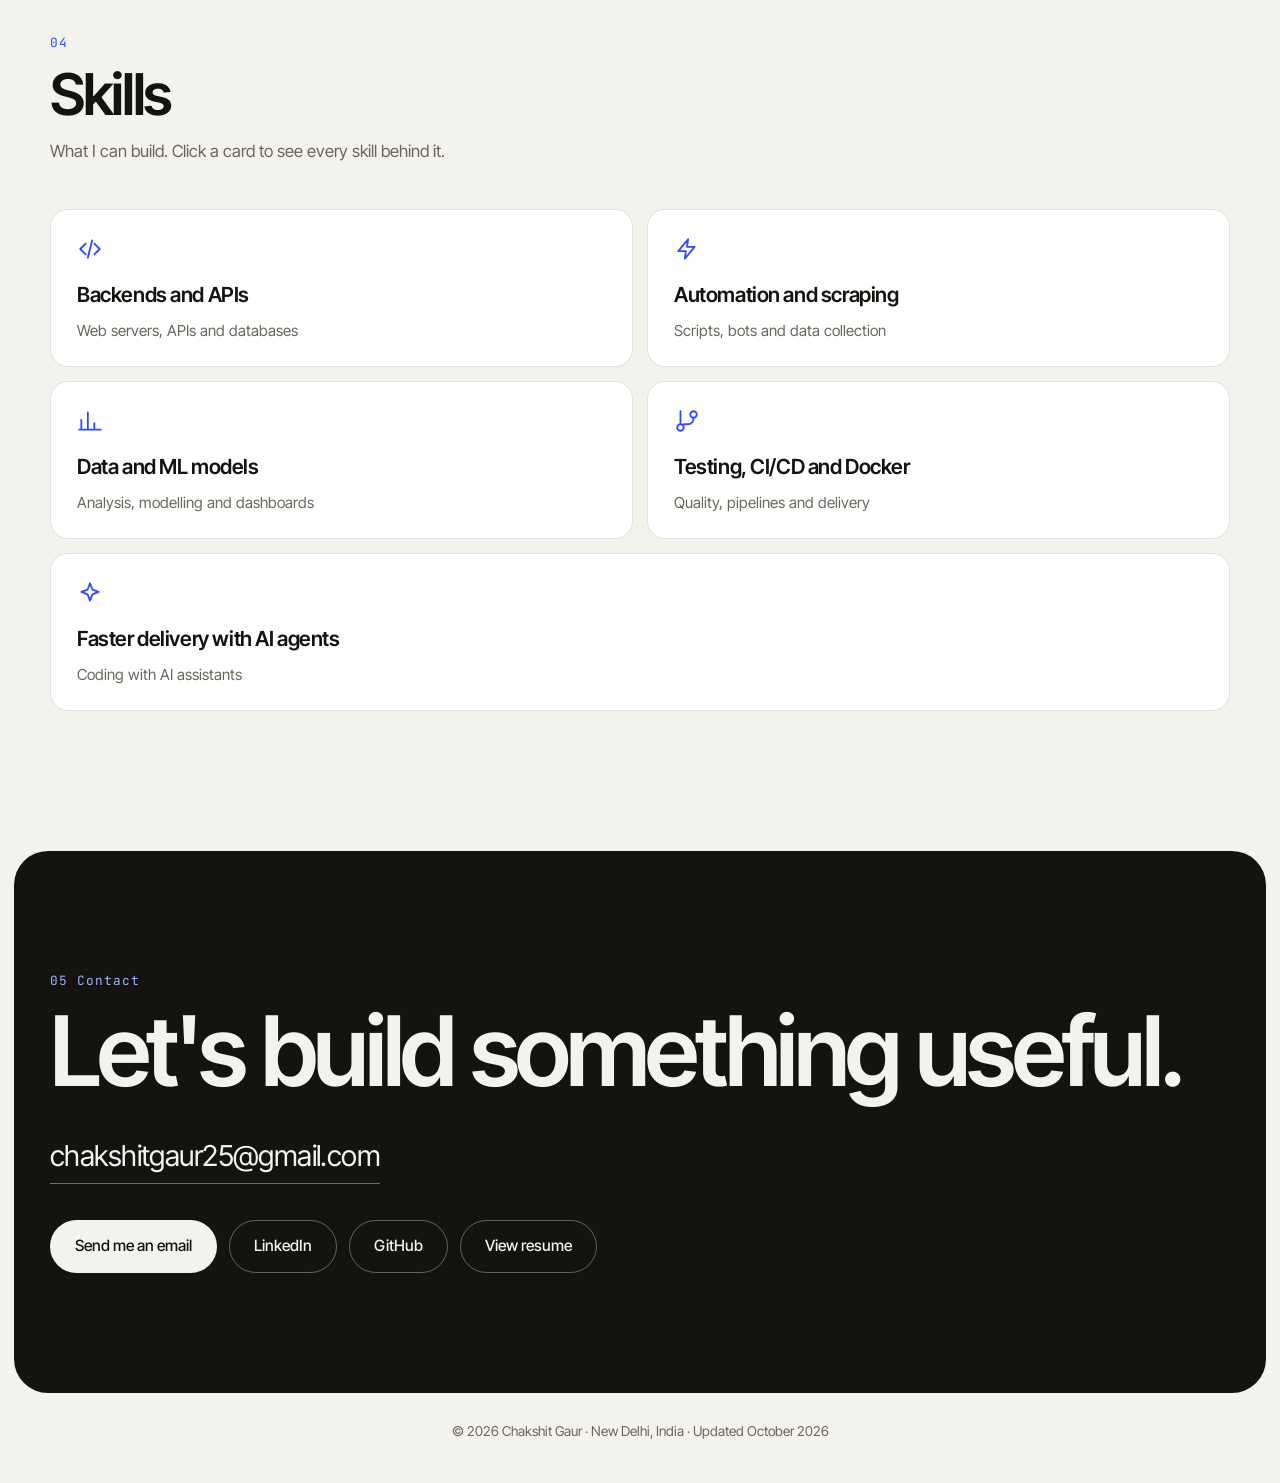
==== commit edeba47f: "Link share card: new glass-and-glow design (og-image v2) Co-Authored-By: Claude Sonnet 5.5 <noreply@" ====
--- a/index.html
+++ b/index.html
@@ -12,14 +12,14 @@
   <meta property="og:title" content="Chakshit Gaur | Python Developer | Django, APIs &amp; Automation">
   <meta property="og:description" content="Portfolio of Chakshit Gaur, a Python developer in New Delhi building Django back ends, REST APIs, automation and web scraping tools.">
   <meta property="og:url" content="https://chakshitgaur.github.io/chakshit-portfolio/">
-  <meta property="og:image" content="https://chakshitgaur.github.io/chakshit-portfolio/og-image.jpg">
+  <meta property="og:image" content="https://chakshitgaur.github.io/chakshit-portfolio/og-image.jpg?v=2">
   <meta property="og:image:width" content="1200">
   <meta property="og:image:height" content="630">
-  <meta property="og:image:alt" content="Chakshit Gaur: Python developer turning messy data into working software.">
+  <meta property="og:image:alt" content="Chakshit Gaur, Python developer.">
   <meta name="twitter:card" content="summary_large_image">
   <meta name="twitter:title" content="Chakshit Gaur | Python Developer | Django, APIs &amp; Automation">
   <meta name="twitter:description" content="Portfolio of Chakshit Gaur, a Python developer in New Delhi building Django back ends, REST APIs, automation and web scraping tools.">
-  <meta name="twitter:image" content="https://chakshitgaur.github.io/chakshit-portfolio/og-image.jpg">
+  <meta name="twitter:image" content="https://chakshitgaur.github.io/chakshit-portfolio/og-image.jpg?v=2">
   <script type="application/ld+json">
   {
     "@context": "https://schema.org",
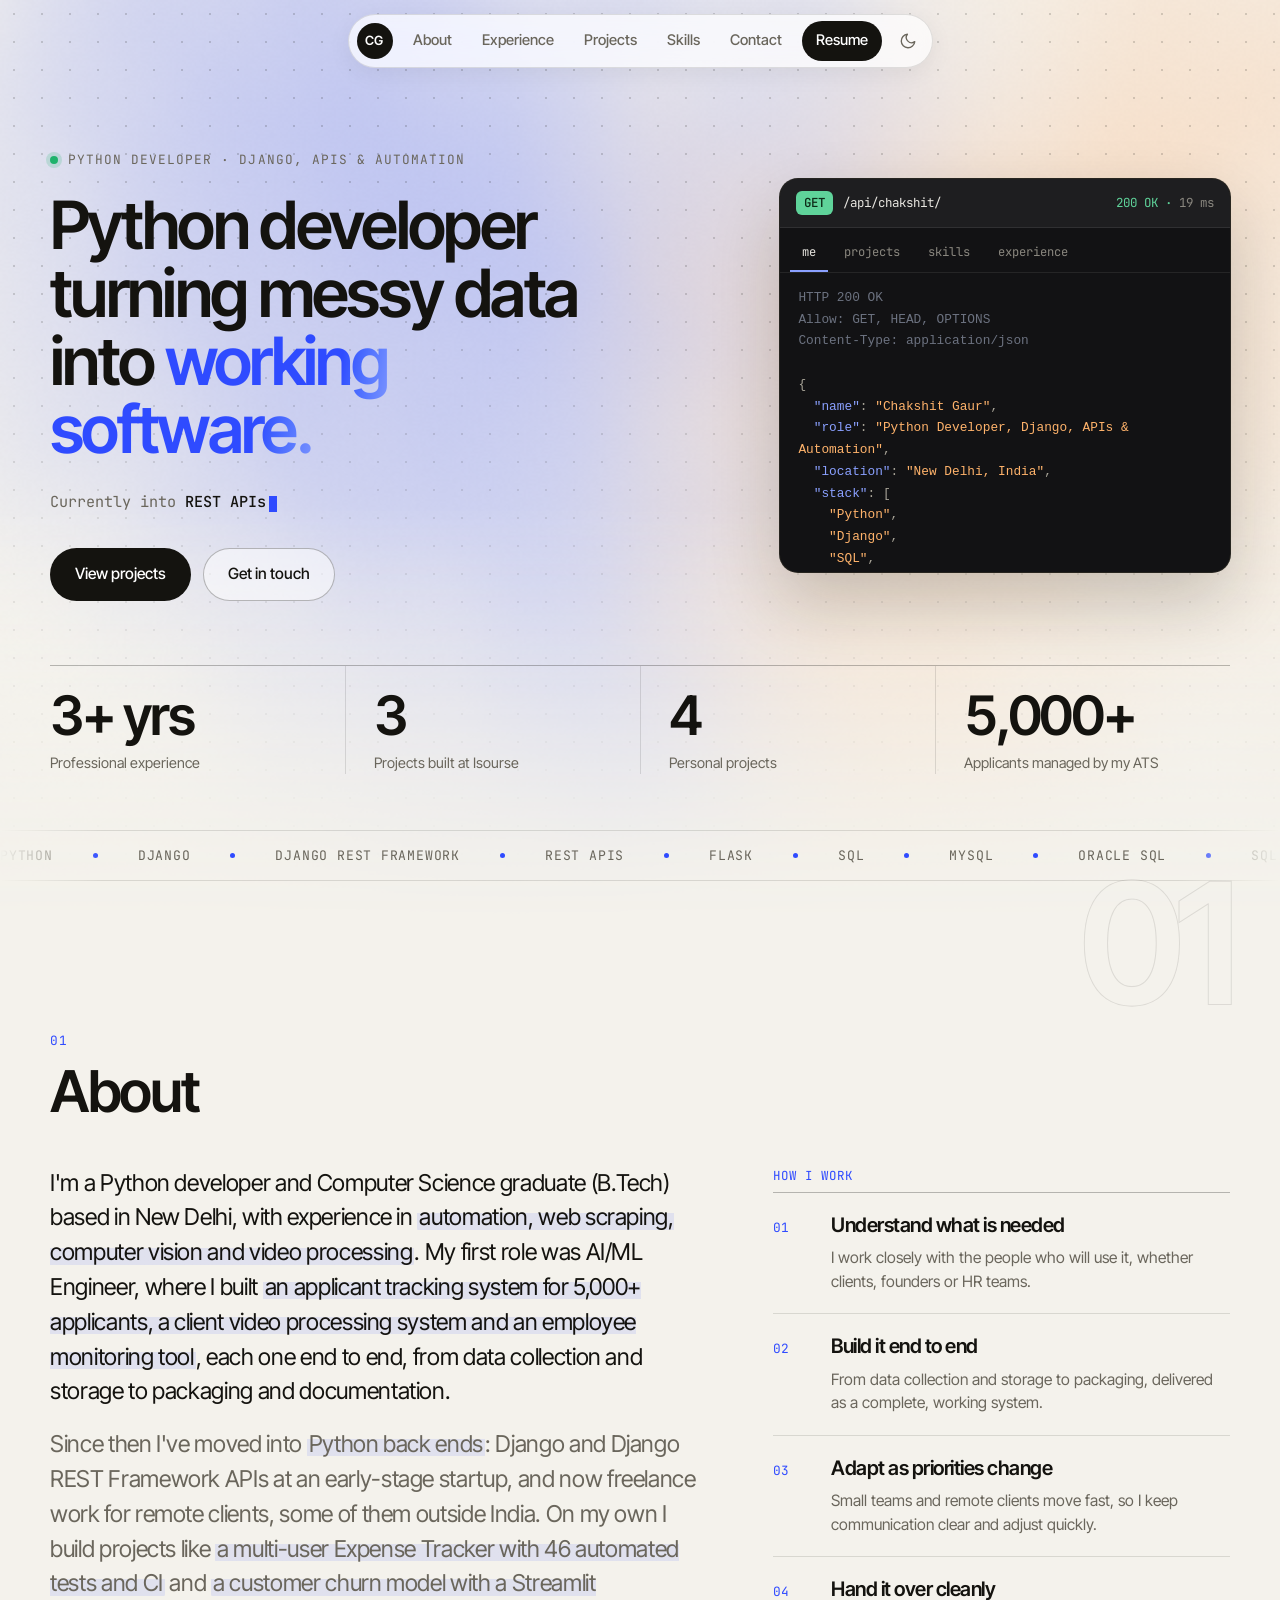
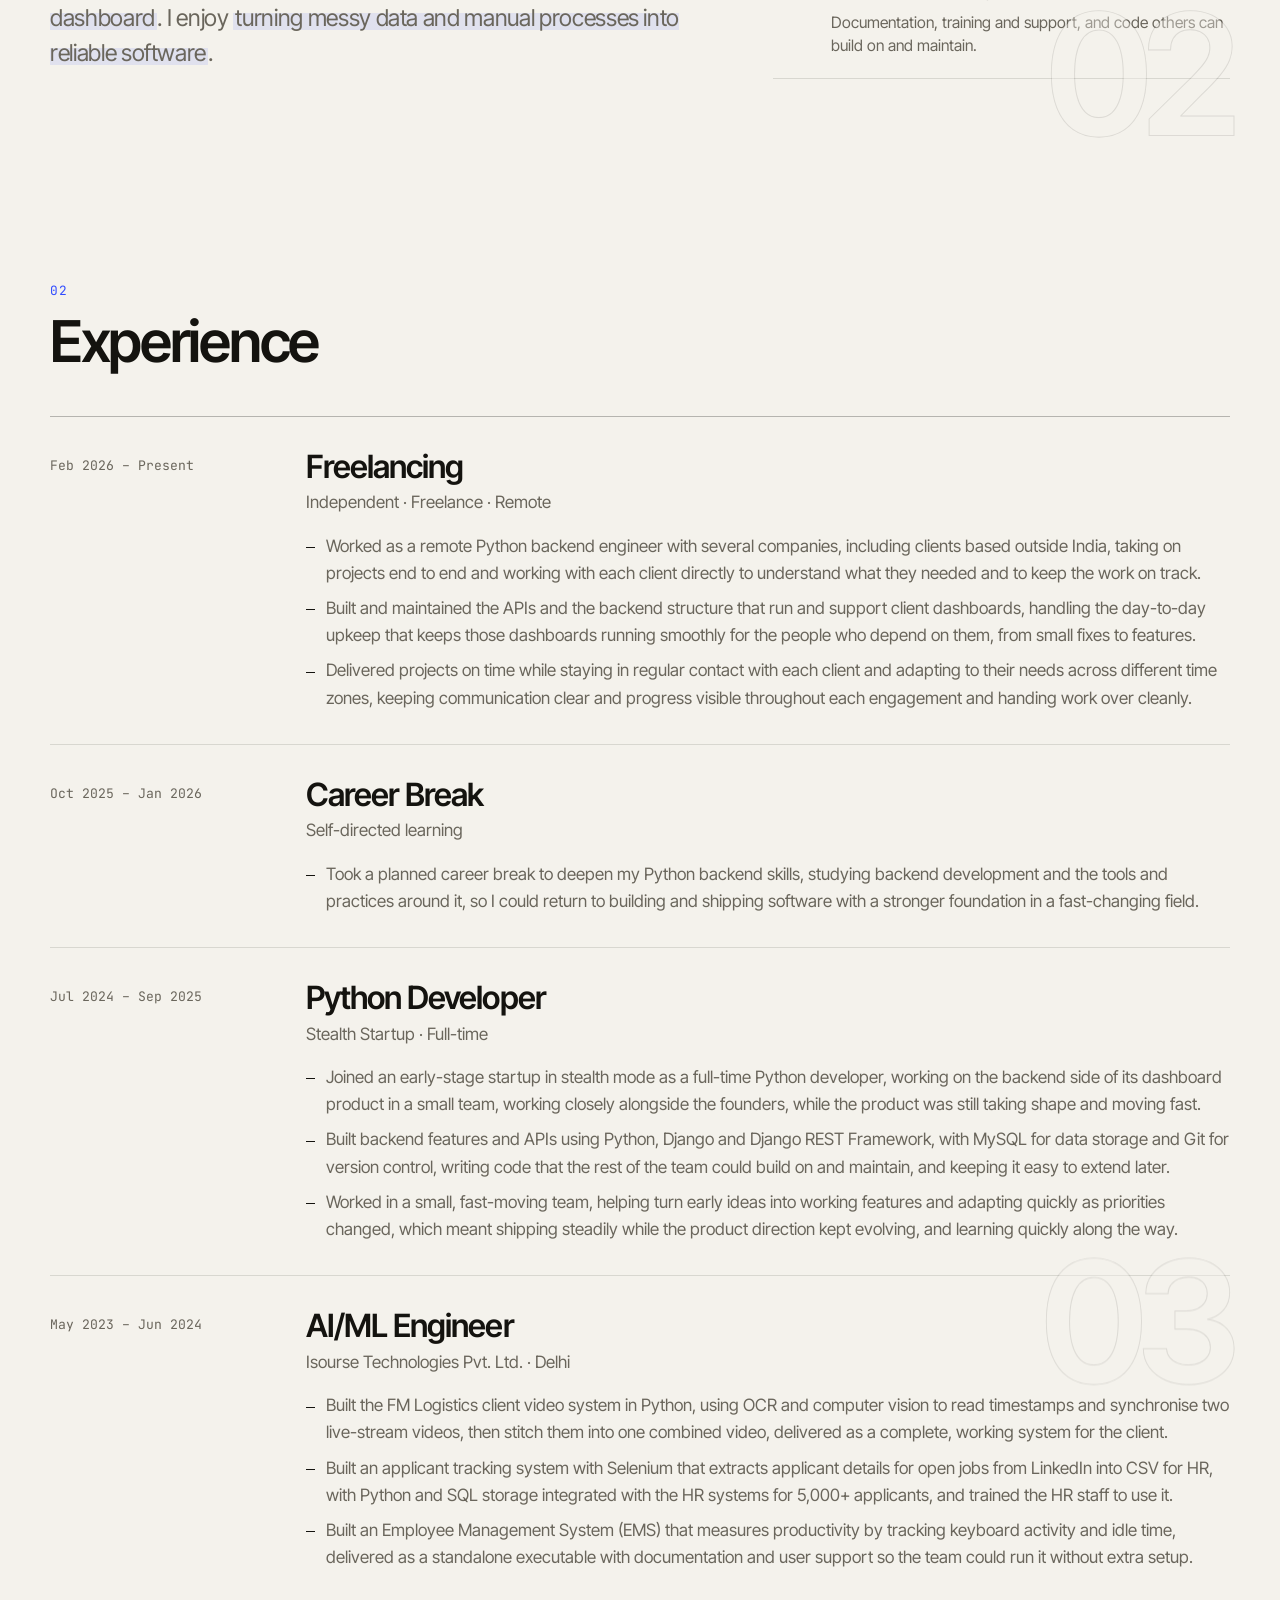
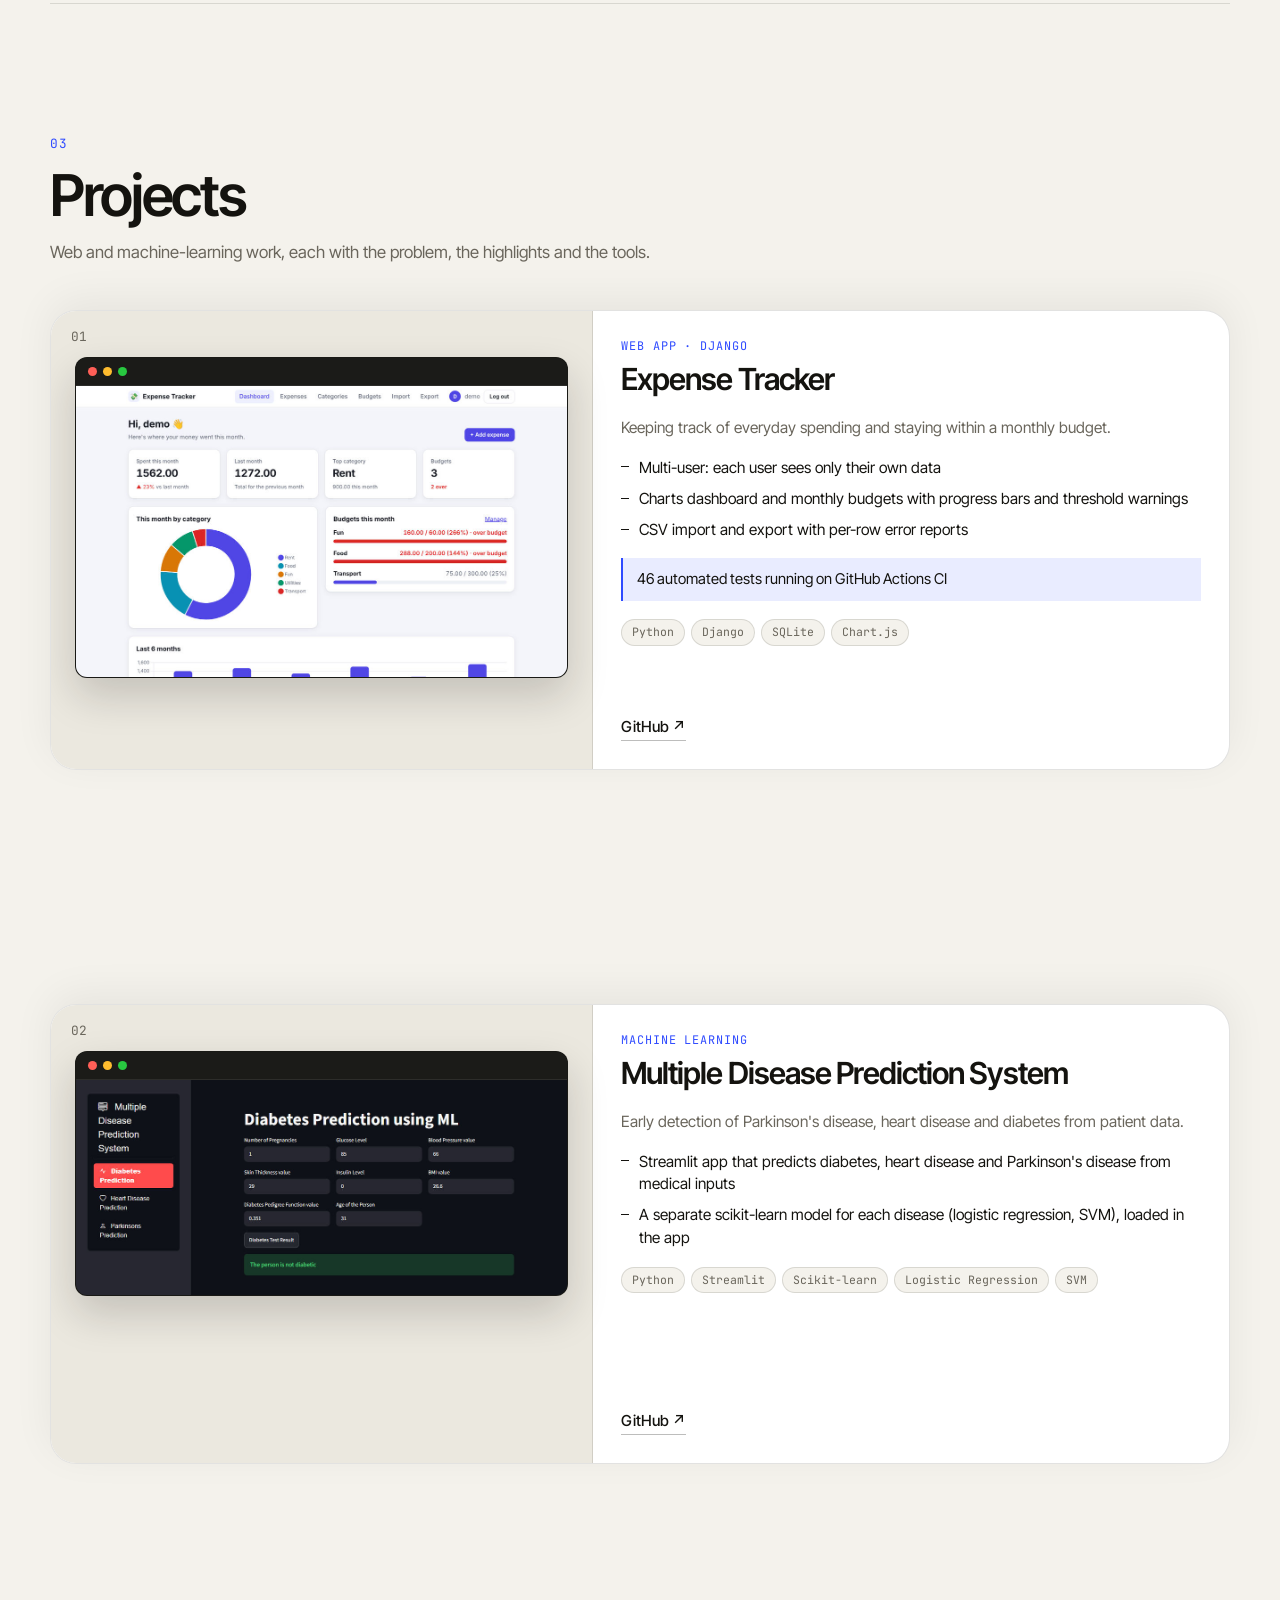
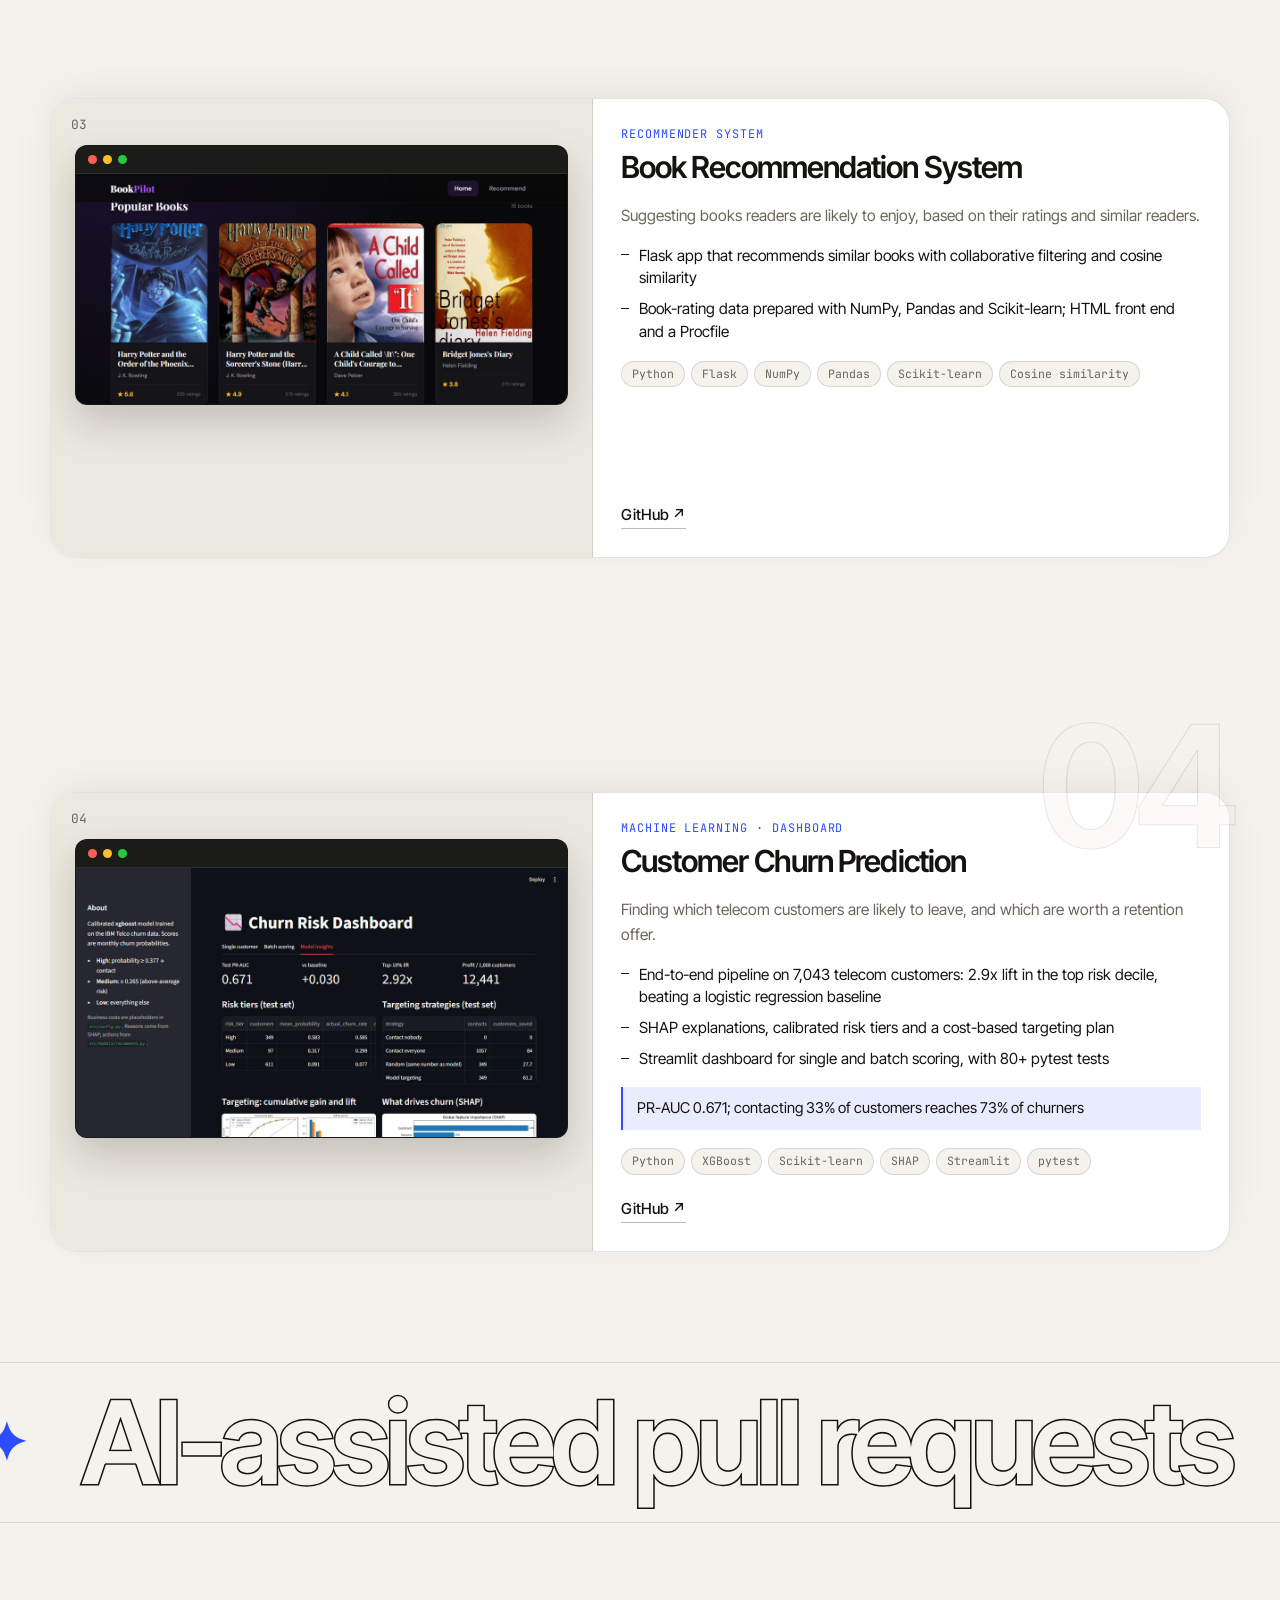
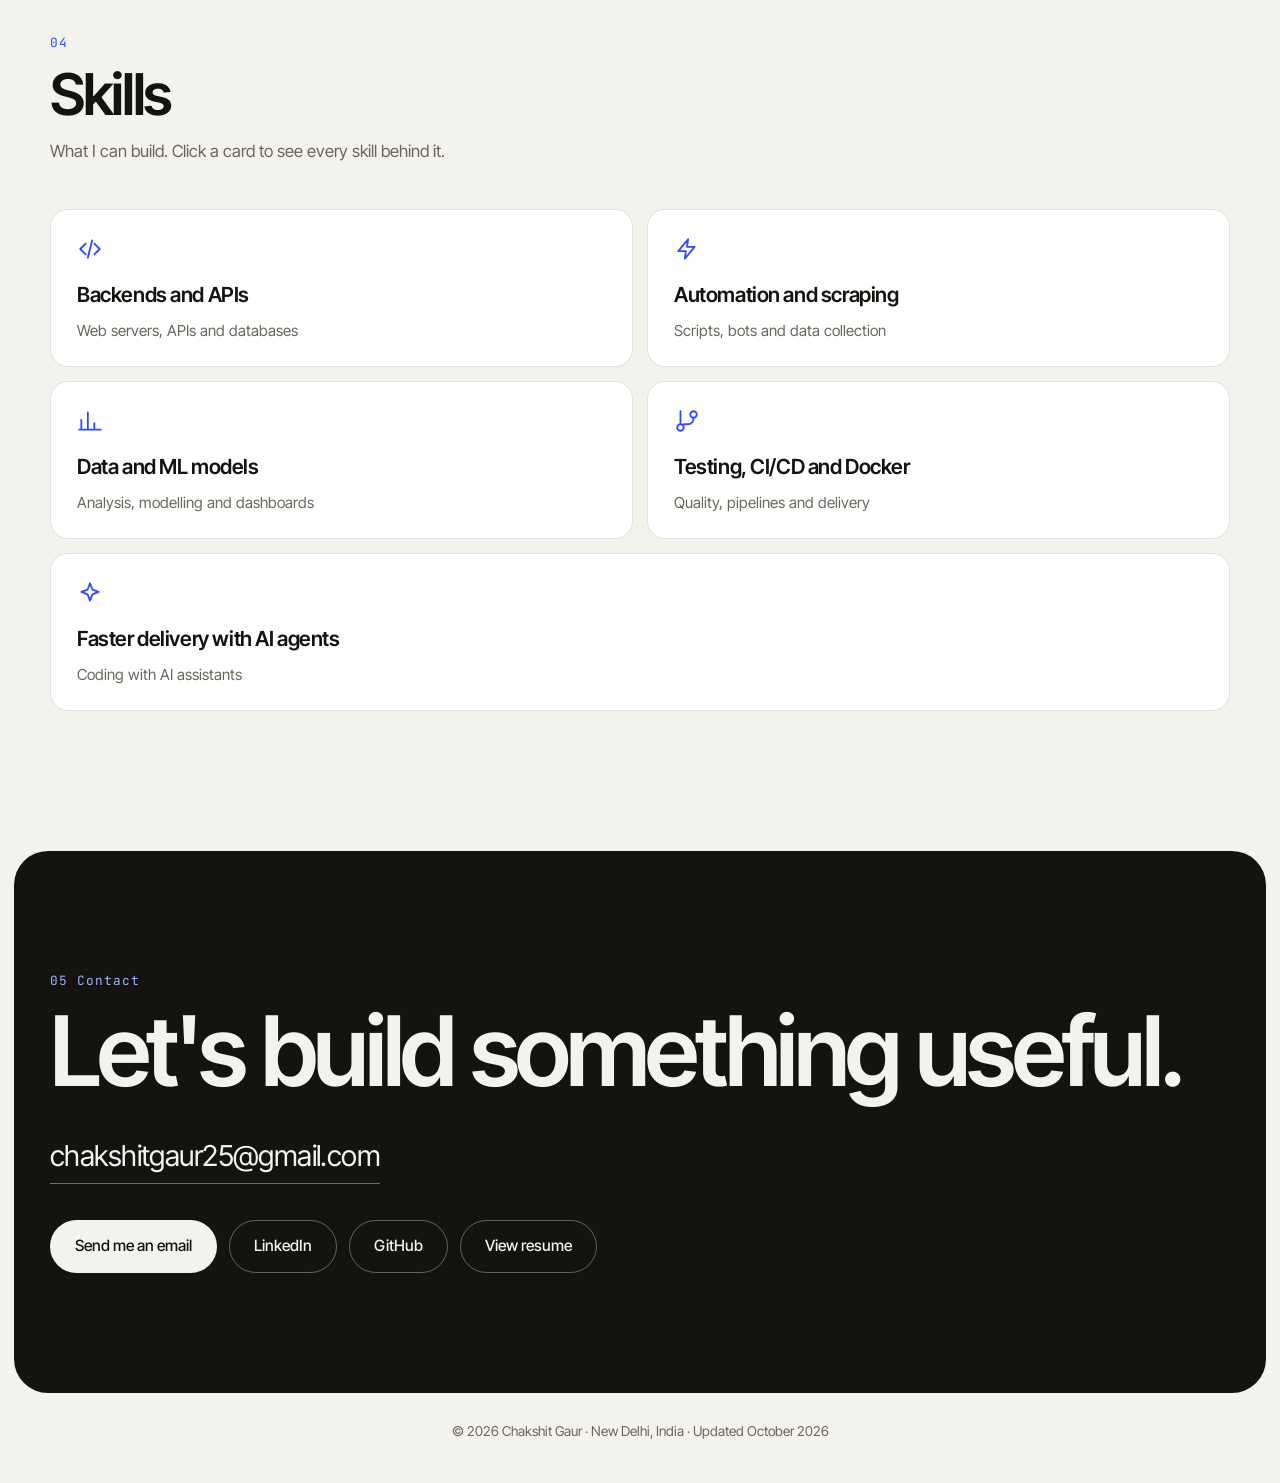
==== commit cc49a909: "Link share card: order-from-noise design, safe for WhatsApp's square crop (og-image v3) Co-Authored-" ====
--- a/index.html
+++ b/index.html
@@ -12,14 +12,14 @@
   <meta property="og:title" content="Chakshit Gaur | Python Developer | Django, APIs &amp; Automation">
   <meta property="og:description" content="Portfolio of Chakshit Gaur, a Python developer in New Delhi building Django back ends, REST APIs, automation and web scraping tools.">
   <meta property="og:url" content="https://chakshitgaur.github.io/chakshit-portfolio/">
-  <meta property="og:image" content="https://chakshitgaur.github.io/chakshit-portfolio/og-image.jpg?v=2">
+  <meta property="og:image" content="https://chakshitgaur.github.io/chakshit-portfolio/og-image.jpg?v=3">
   <meta property="og:image:width" content="1200">
   <meta property="og:image:height" content="630">
   <meta property="og:image:alt" content="Chakshit Gaur, Python developer.">
   <meta name="twitter:card" content="summary_large_image">
   <meta name="twitter:title" content="Chakshit Gaur | Python Developer | Django, APIs &amp; Automation">
   <meta name="twitter:description" content="Portfolio of Chakshit Gaur, a Python developer in New Delhi building Django back ends, REST APIs, automation and web scraping tools.">
-  <meta name="twitter:image" content="https://chakshitgaur.github.io/chakshit-portfolio/og-image.jpg?v=2">
+  <meta name="twitter:image" content="https://chakshitgaur.github.io/chakshit-portfolio/og-image.jpg?v=3">
   <script type="application/ld+json">
   {
     "@context": "https://schema.org",
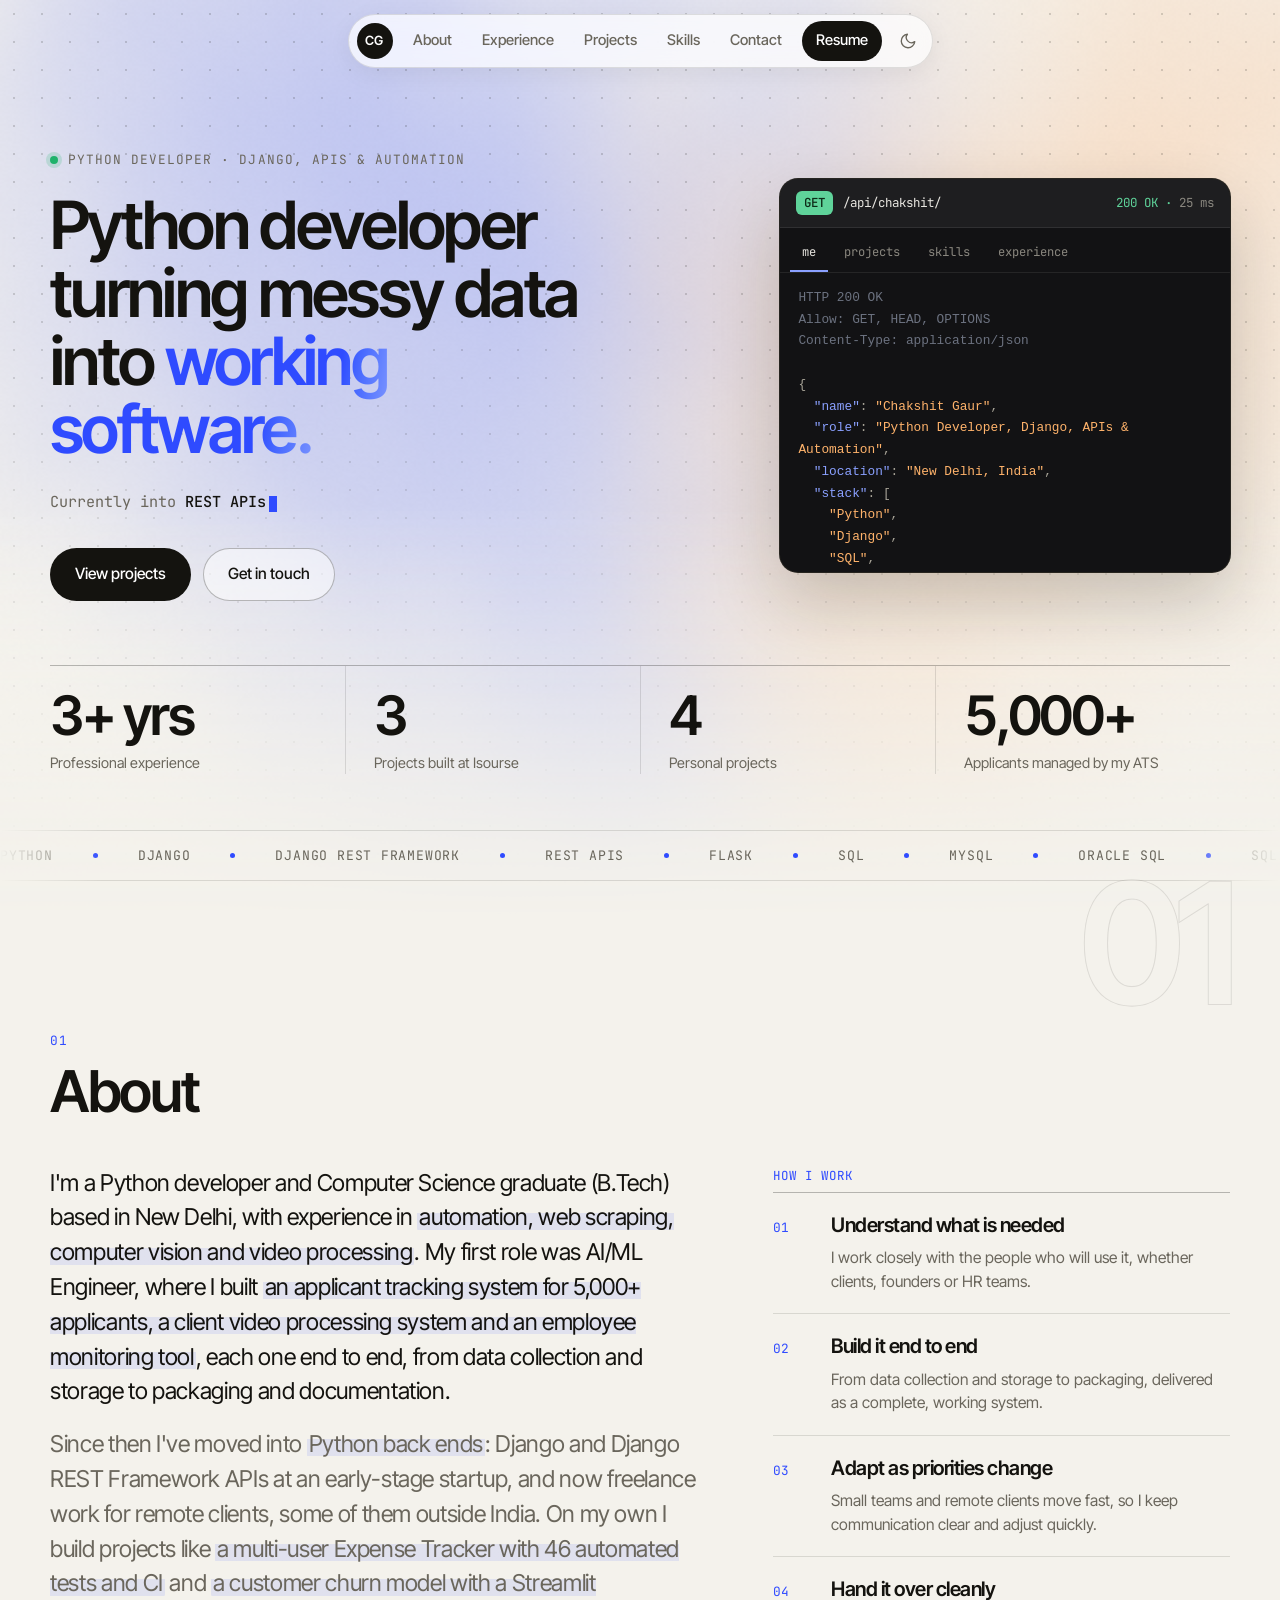
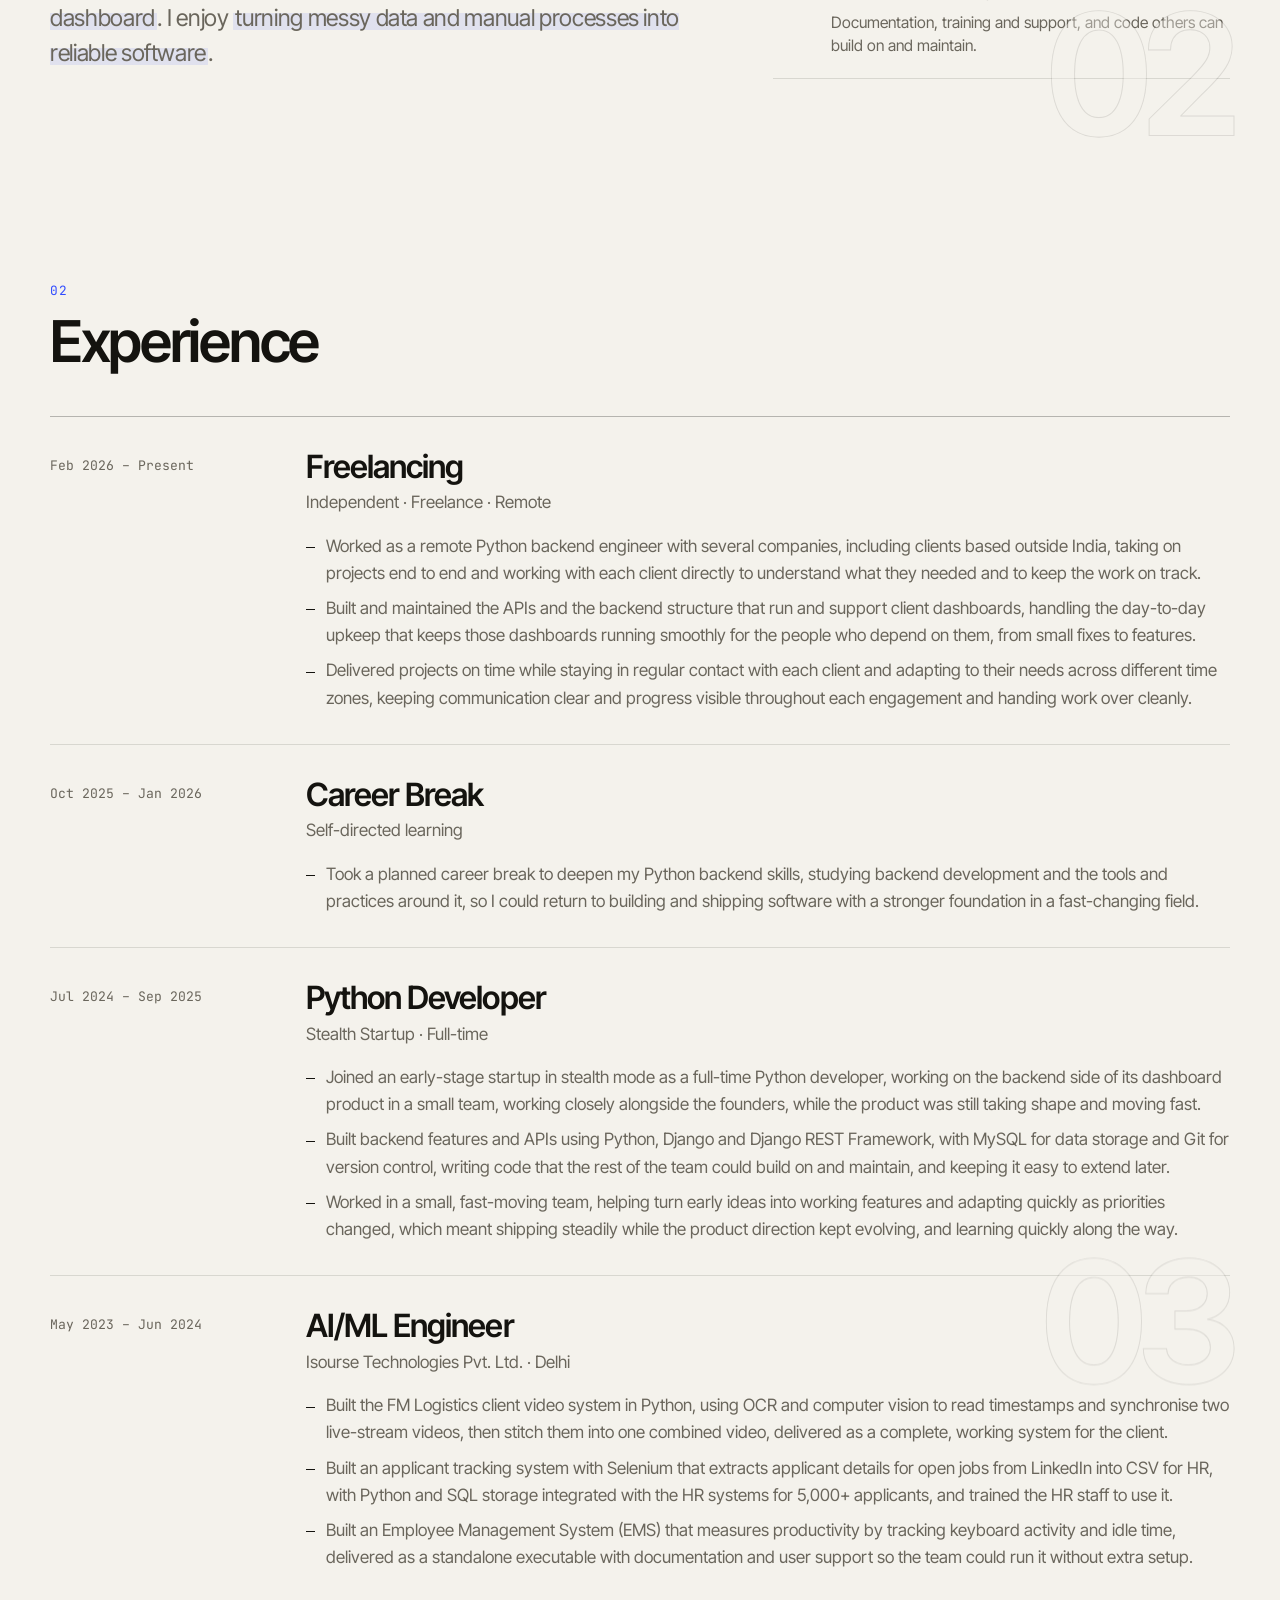
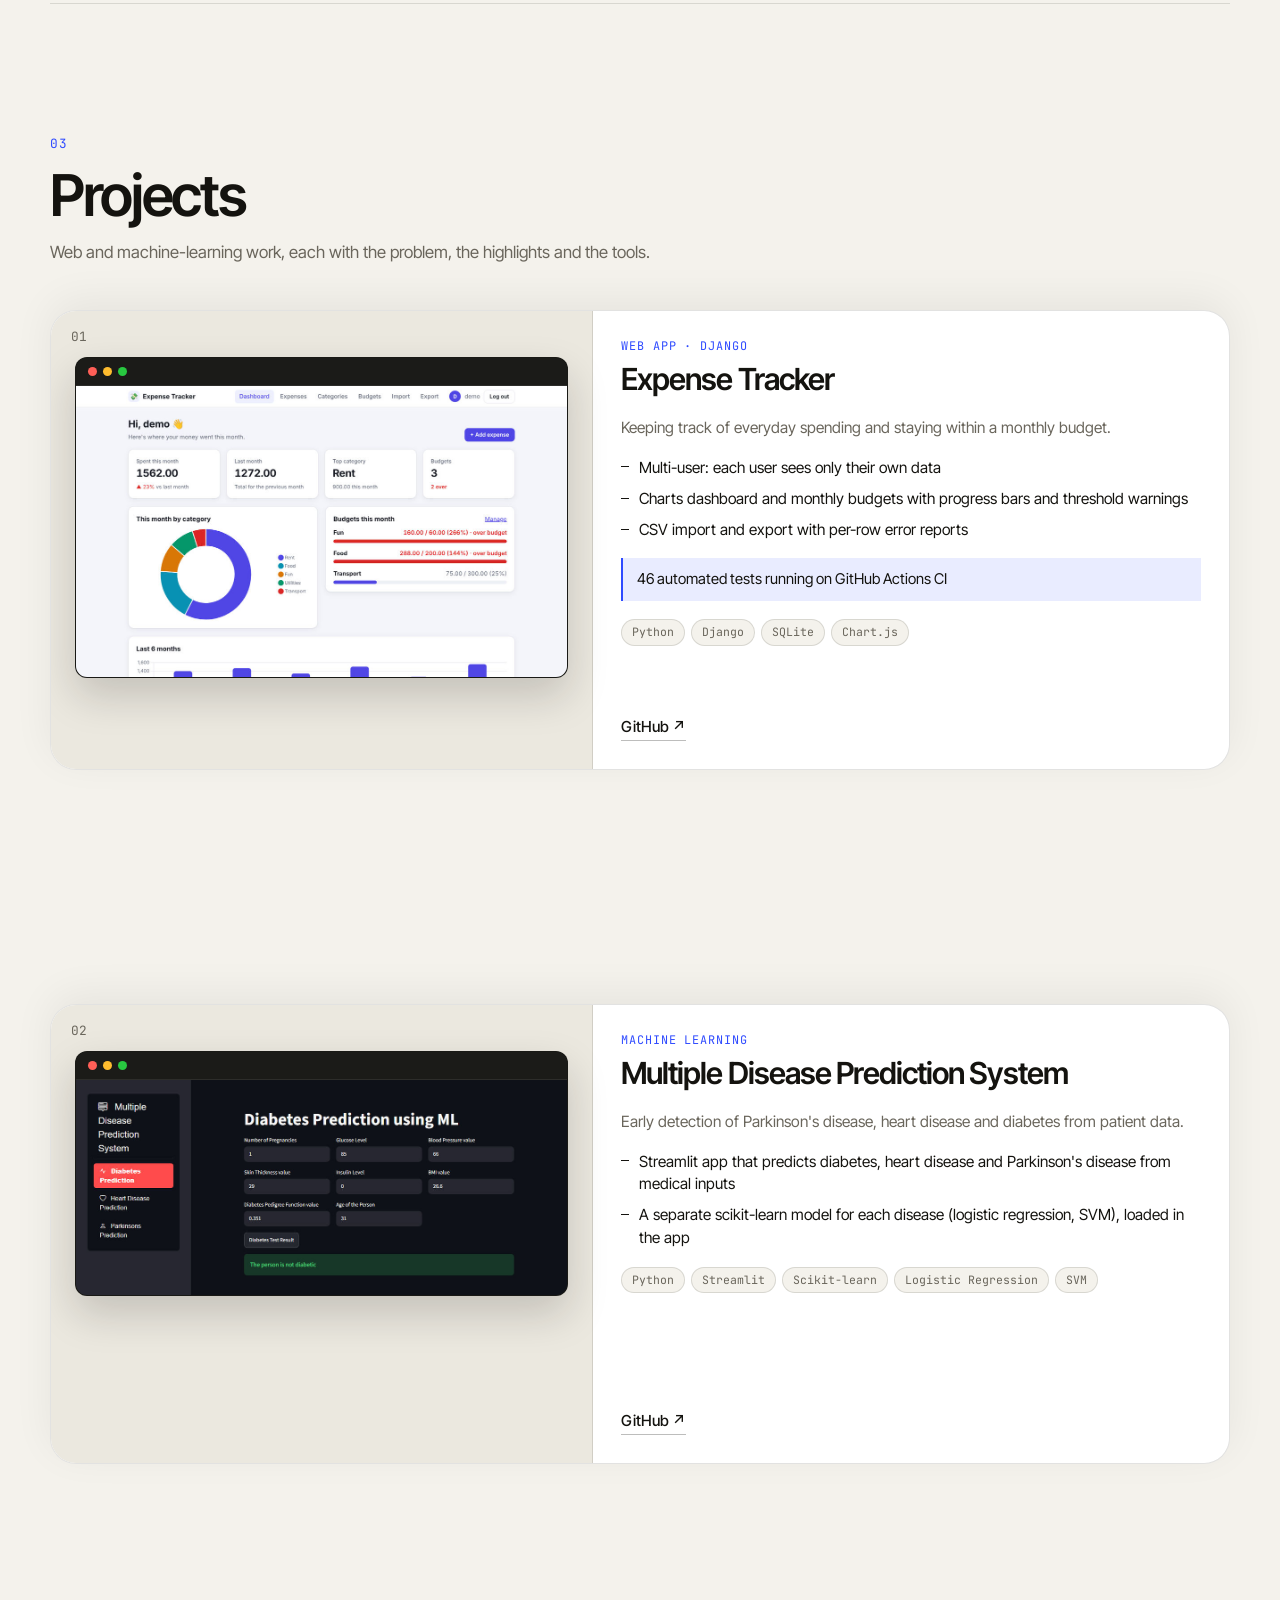
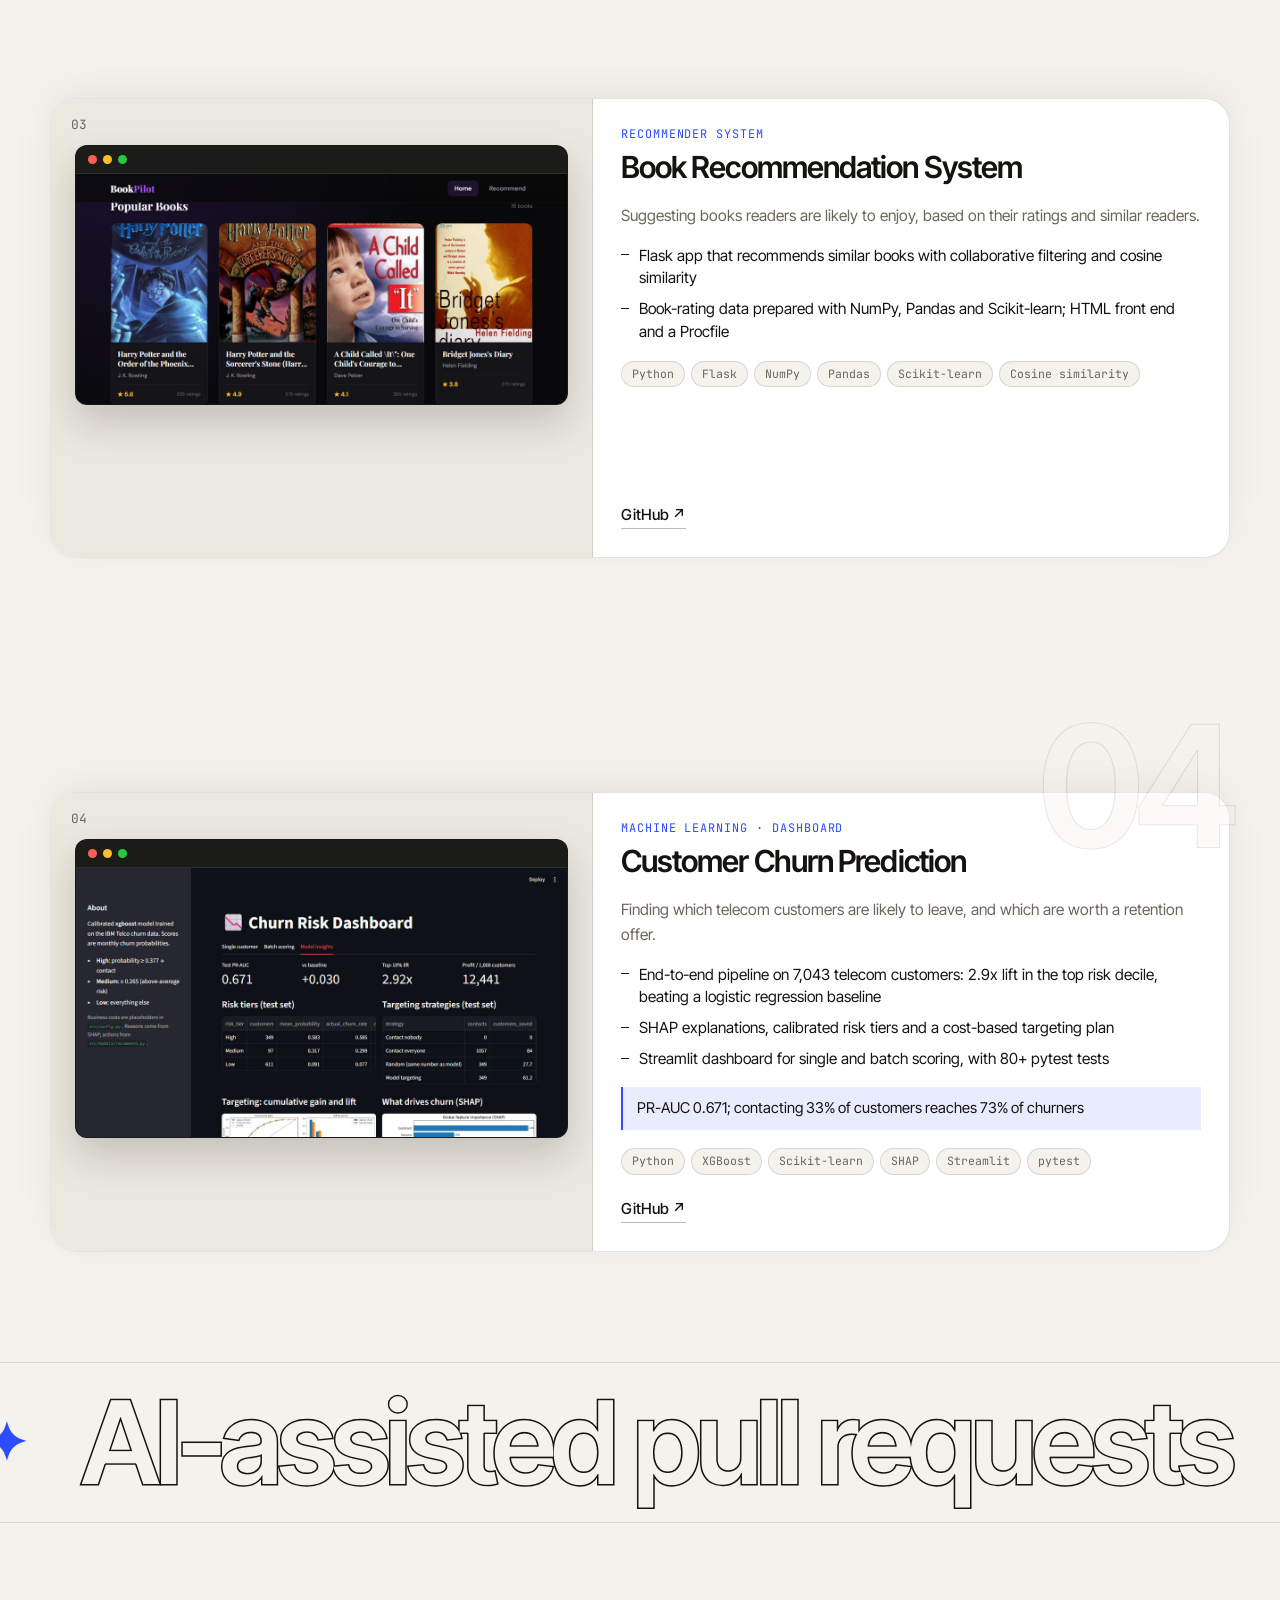
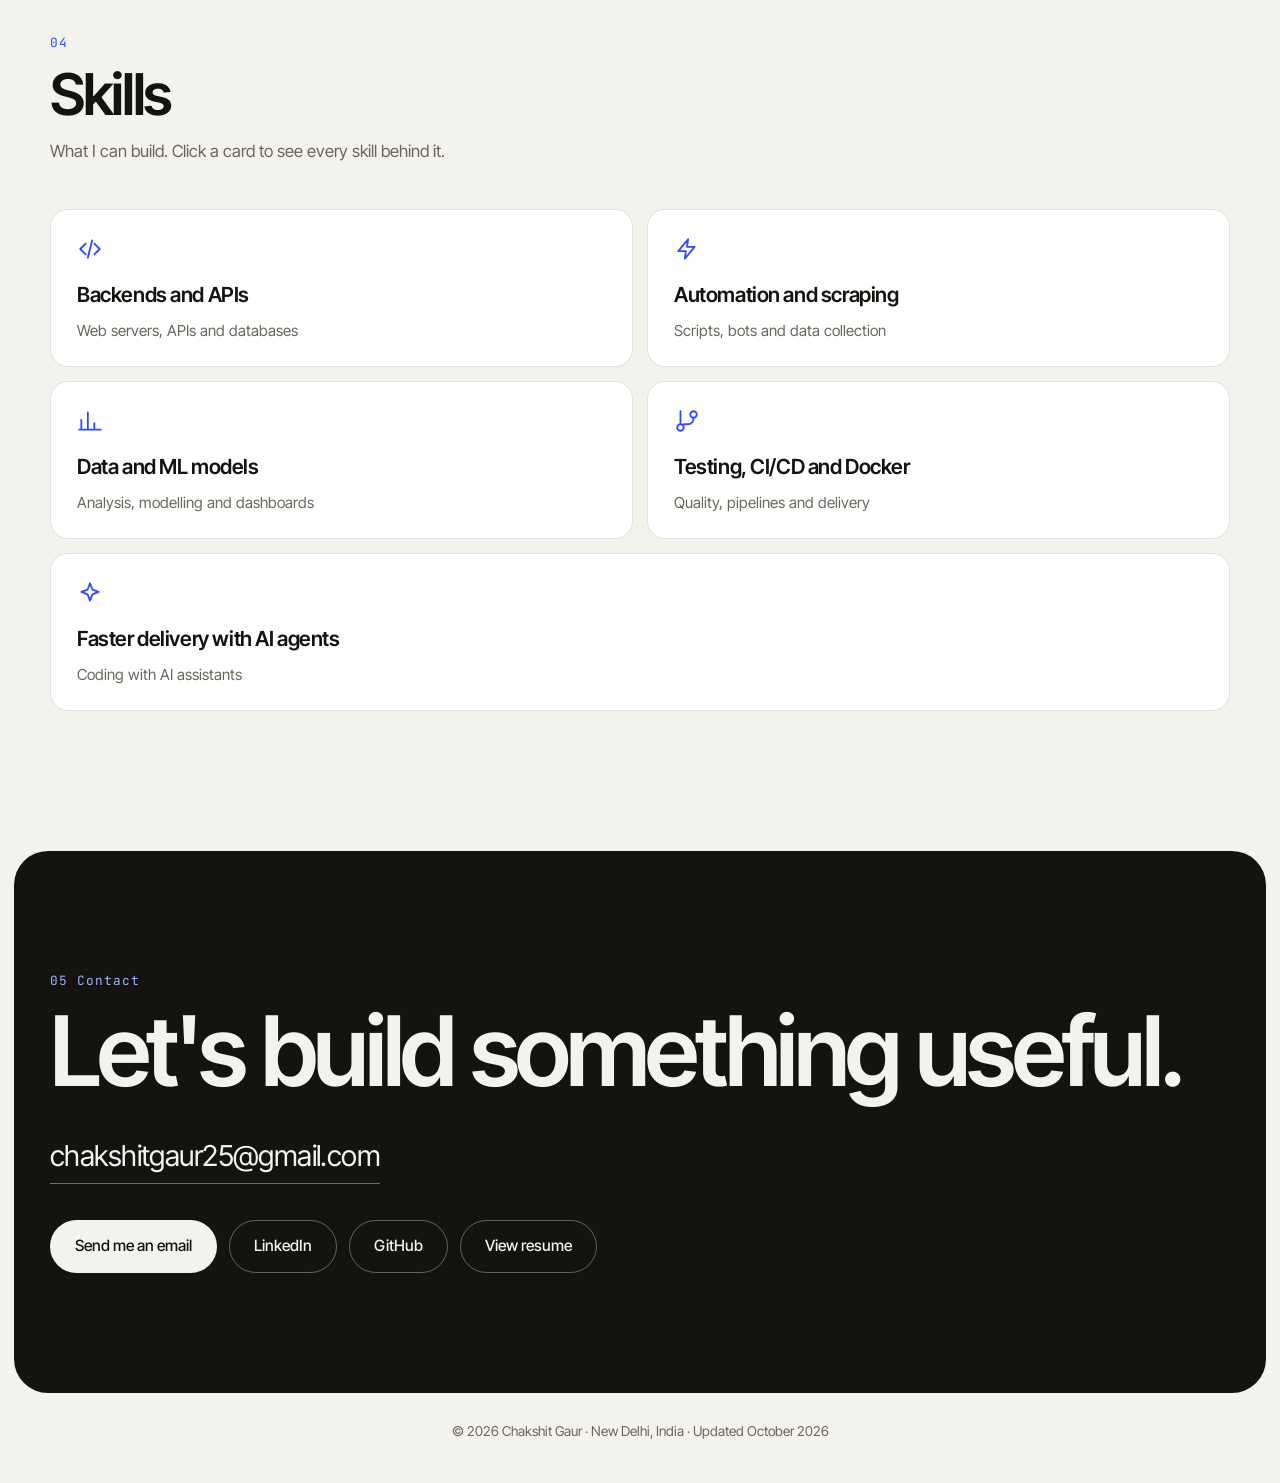
==== commit 9423fb0a: "Link preview text: name as title, 'Python developer. Let's build something that works.' as descripti" ====
--- a/index.html
+++ b/index.html
@@ -9,16 +9,16 @@
   <link rel="canonical" href="https://chakshitgaur.github.io/chakshit-portfolio/">
   <meta property="og:type" content="website">
   <meta property="og:site_name" content="Chakshit Gaur">
-  <meta property="og:title" content="Chakshit Gaur | Python Developer | Django, APIs &amp; Automation">
-  <meta property="og:description" content="Portfolio of Chakshit Gaur, a Python developer in New Delhi building Django back ends, REST APIs, automation and web scraping tools.">
+  <meta property="og:title" content="Chakshit Gaur">
+  <meta property="og:description" content="Python developer. Let&#8217;s build something that works.">
   <meta property="og:url" content="https://chakshitgaur.github.io/chakshit-portfolio/">
   <meta property="og:image" content="https://chakshitgaur.github.io/chakshit-portfolio/og-image.jpg?v=3">
   <meta property="og:image:width" content="1200">
   <meta property="og:image:height" content="630">
   <meta property="og:image:alt" content="Chakshit Gaur, Python developer.">
   <meta name="twitter:card" content="summary_large_image">
-  <meta name="twitter:title" content="Chakshit Gaur | Python Developer | Django, APIs &amp; Automation">
-  <meta name="twitter:description" content="Portfolio of Chakshit Gaur, a Python developer in New Delhi building Django back ends, REST APIs, automation and web scraping tools.">
+  <meta name="twitter:title" content="Chakshit Gaur">
+  <meta name="twitter:description" content="Python developer. Let&#8217;s build something that works.">
   <meta name="twitter:image" content="https://chakshitgaur.github.io/chakshit-portfolio/og-image.jpg?v=3">
   <script type="application/ld+json">
   {
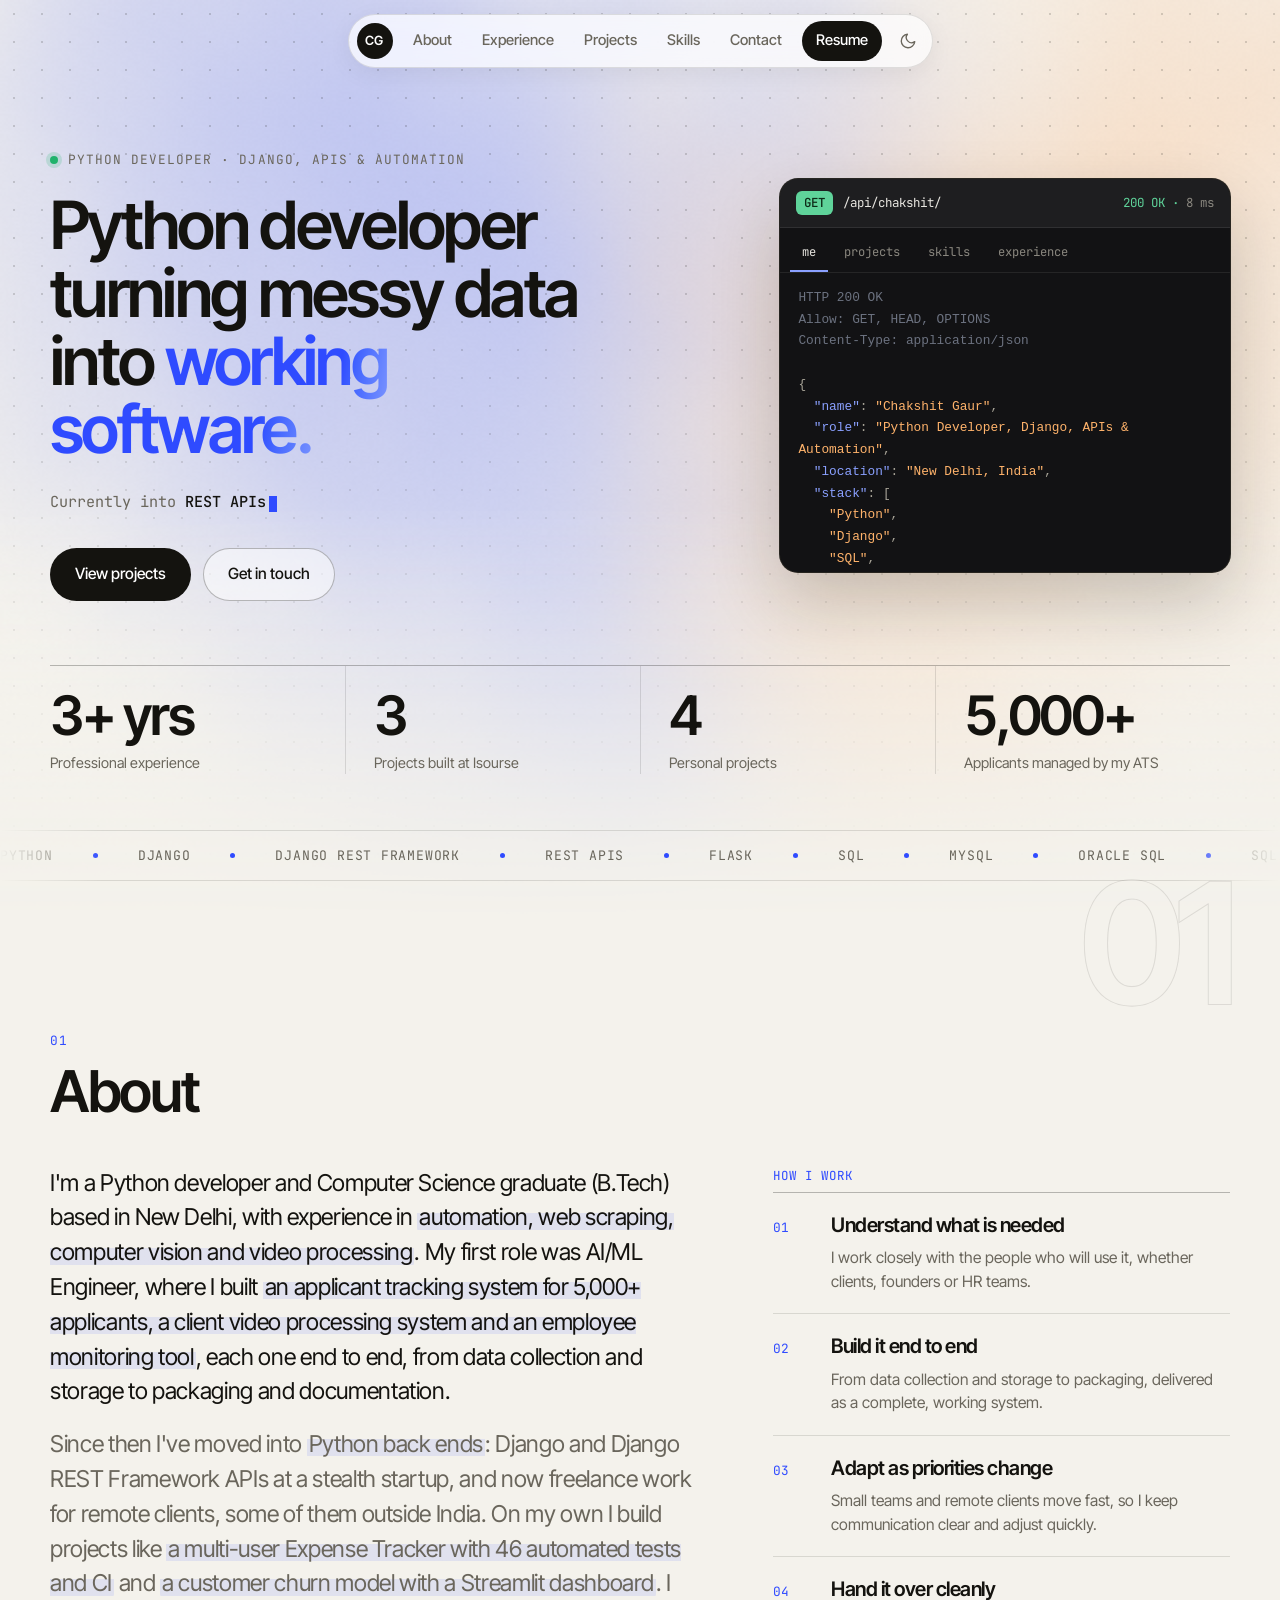
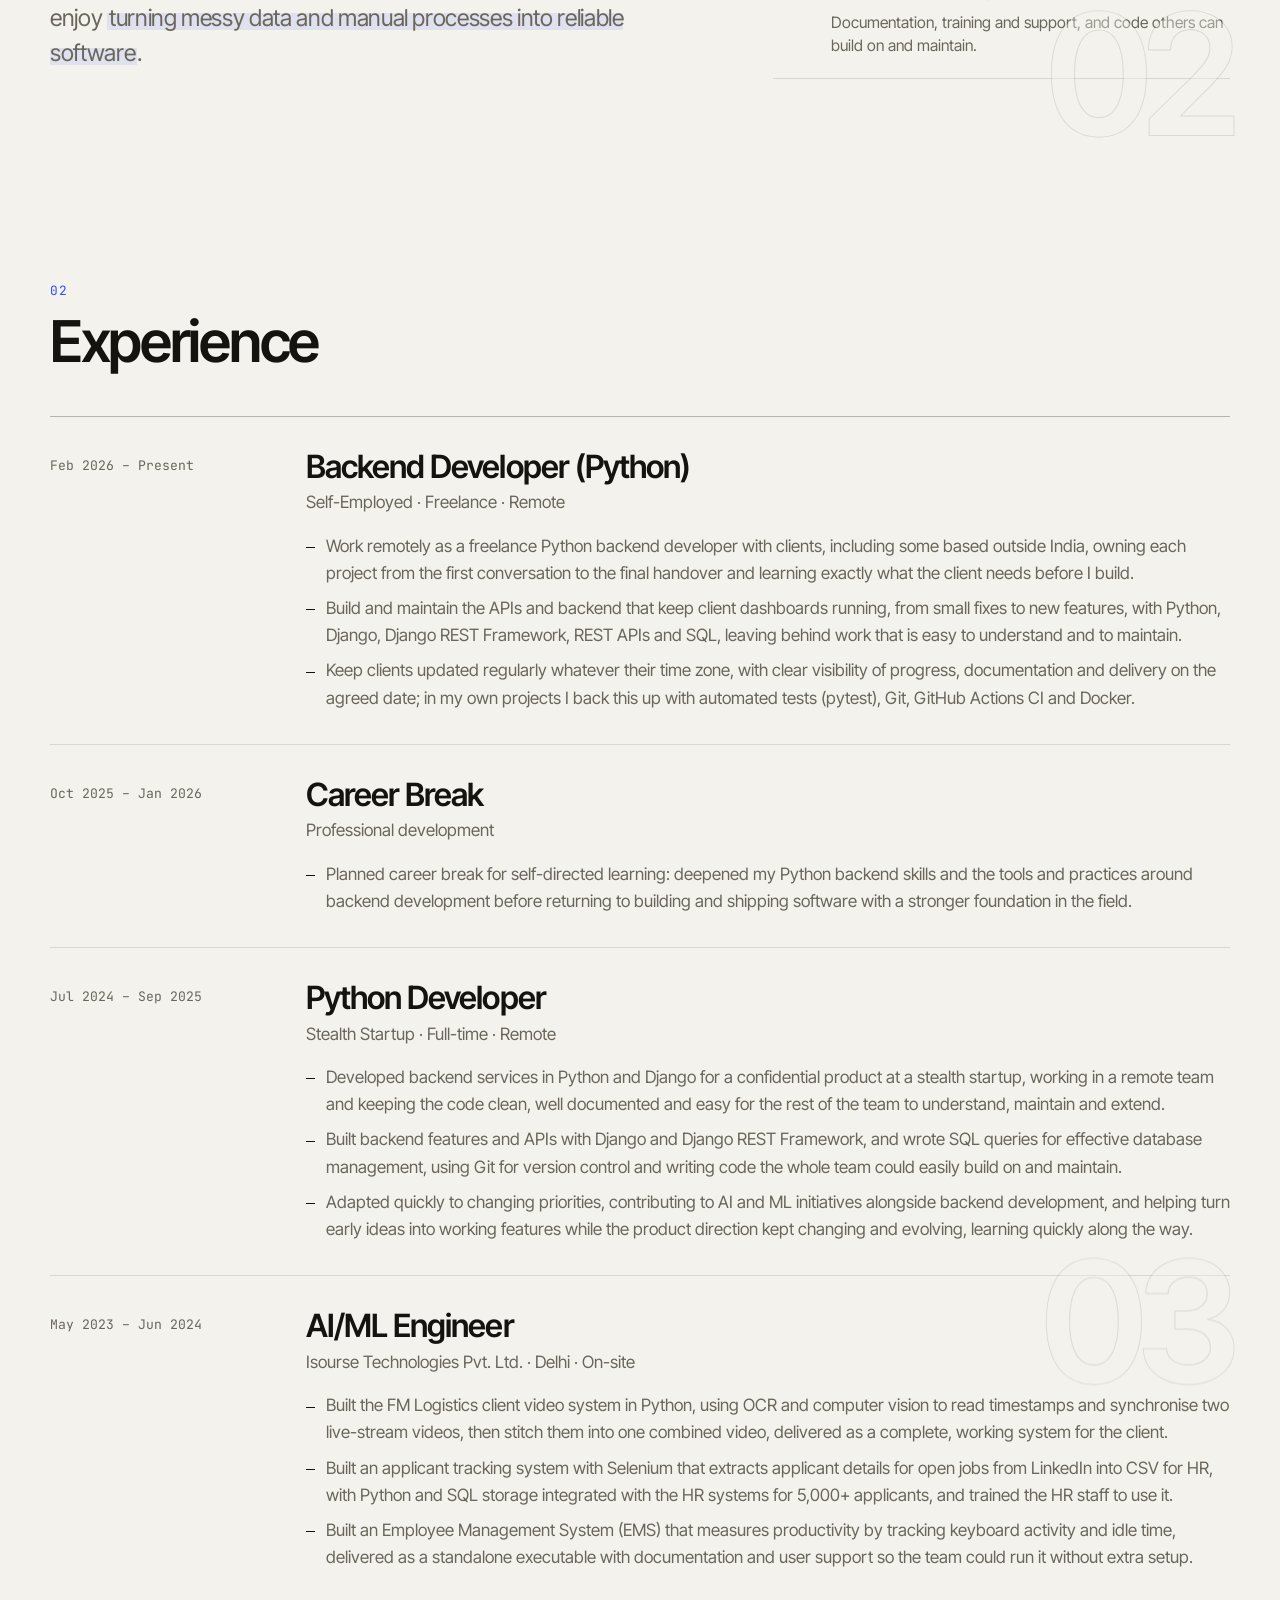
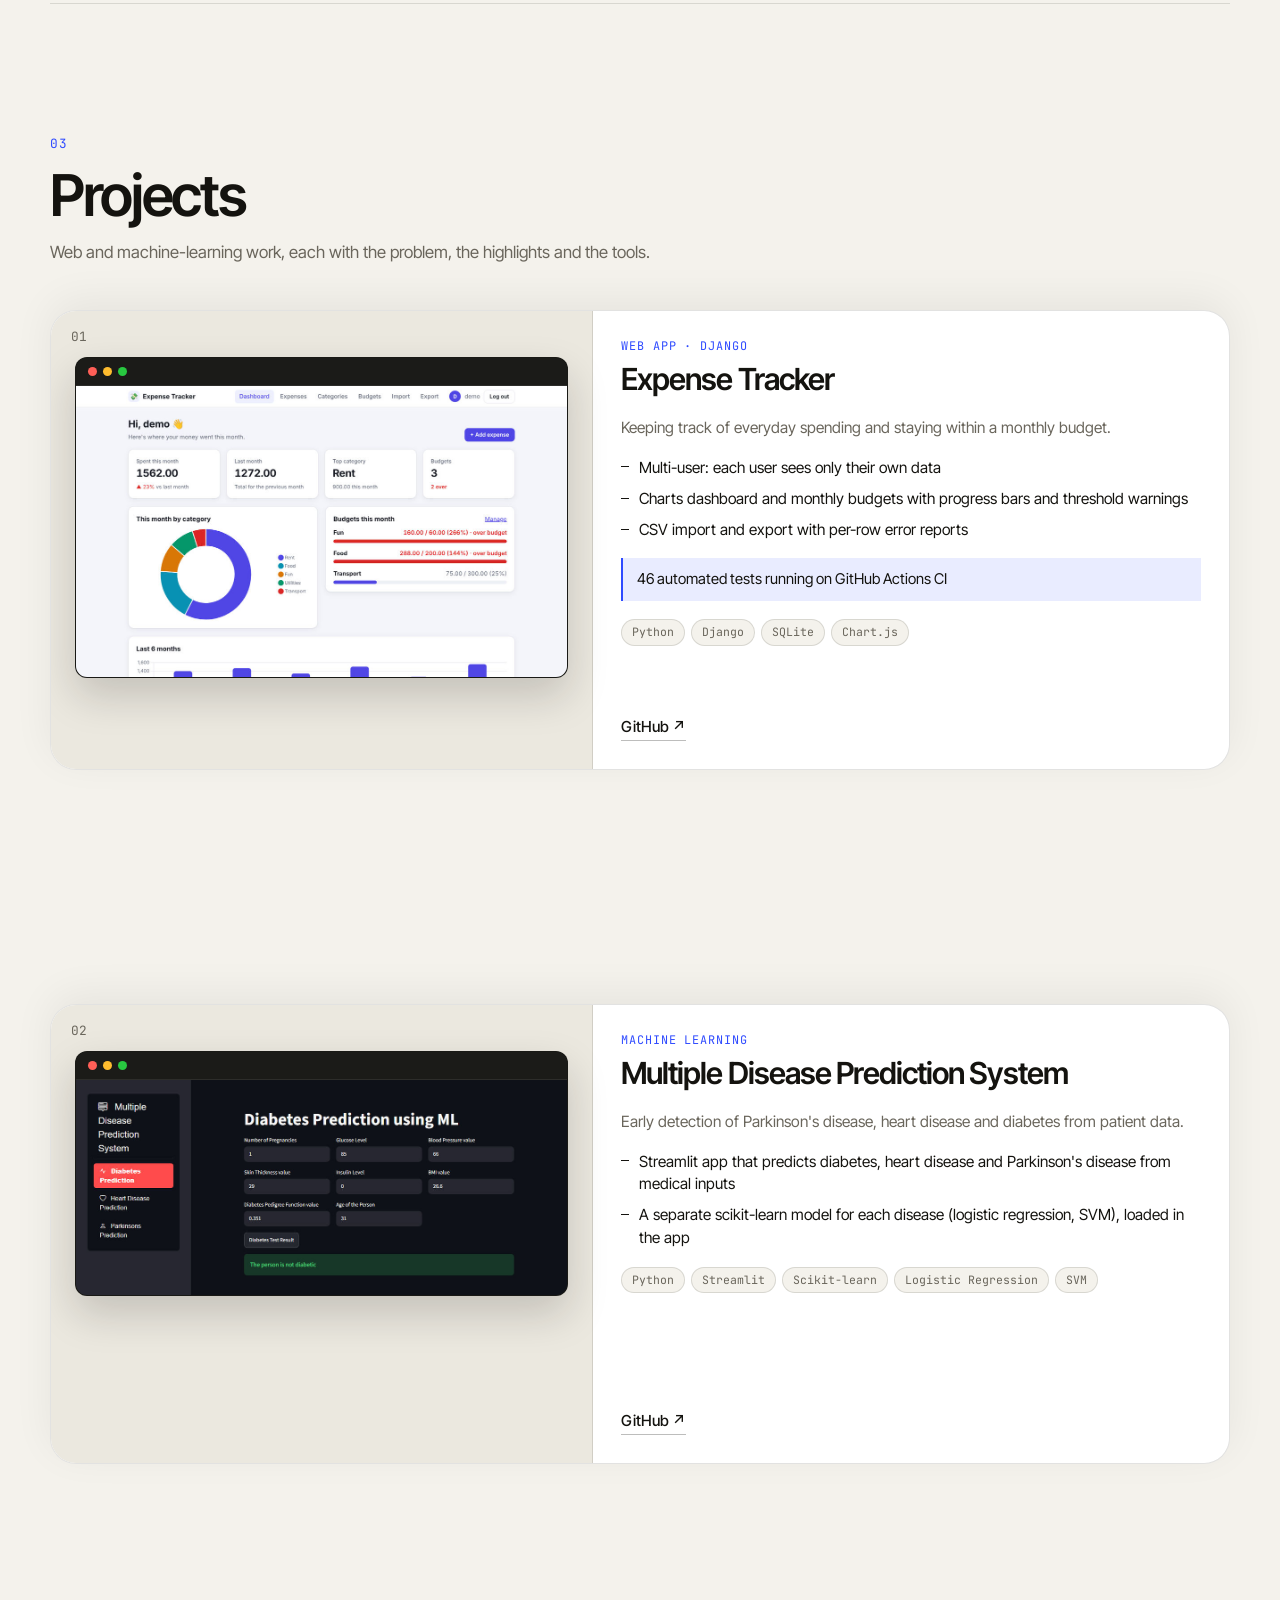
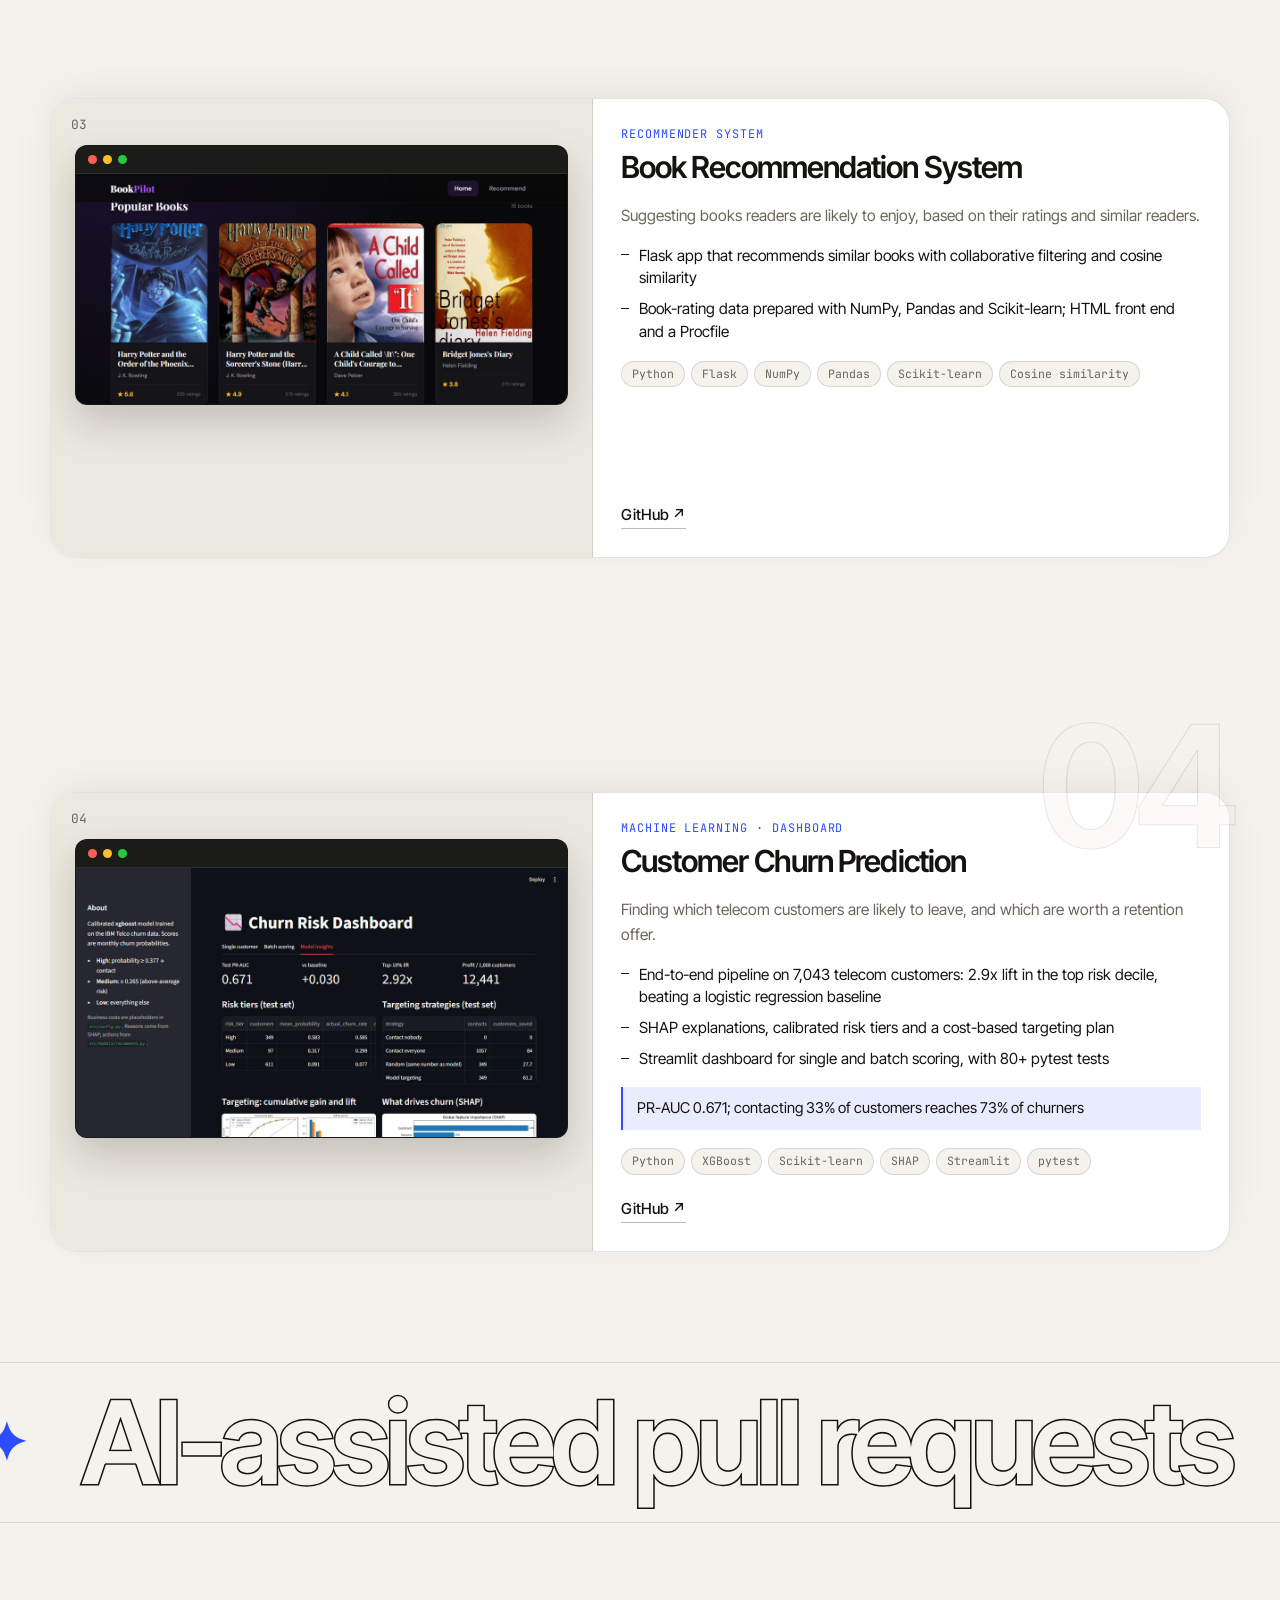
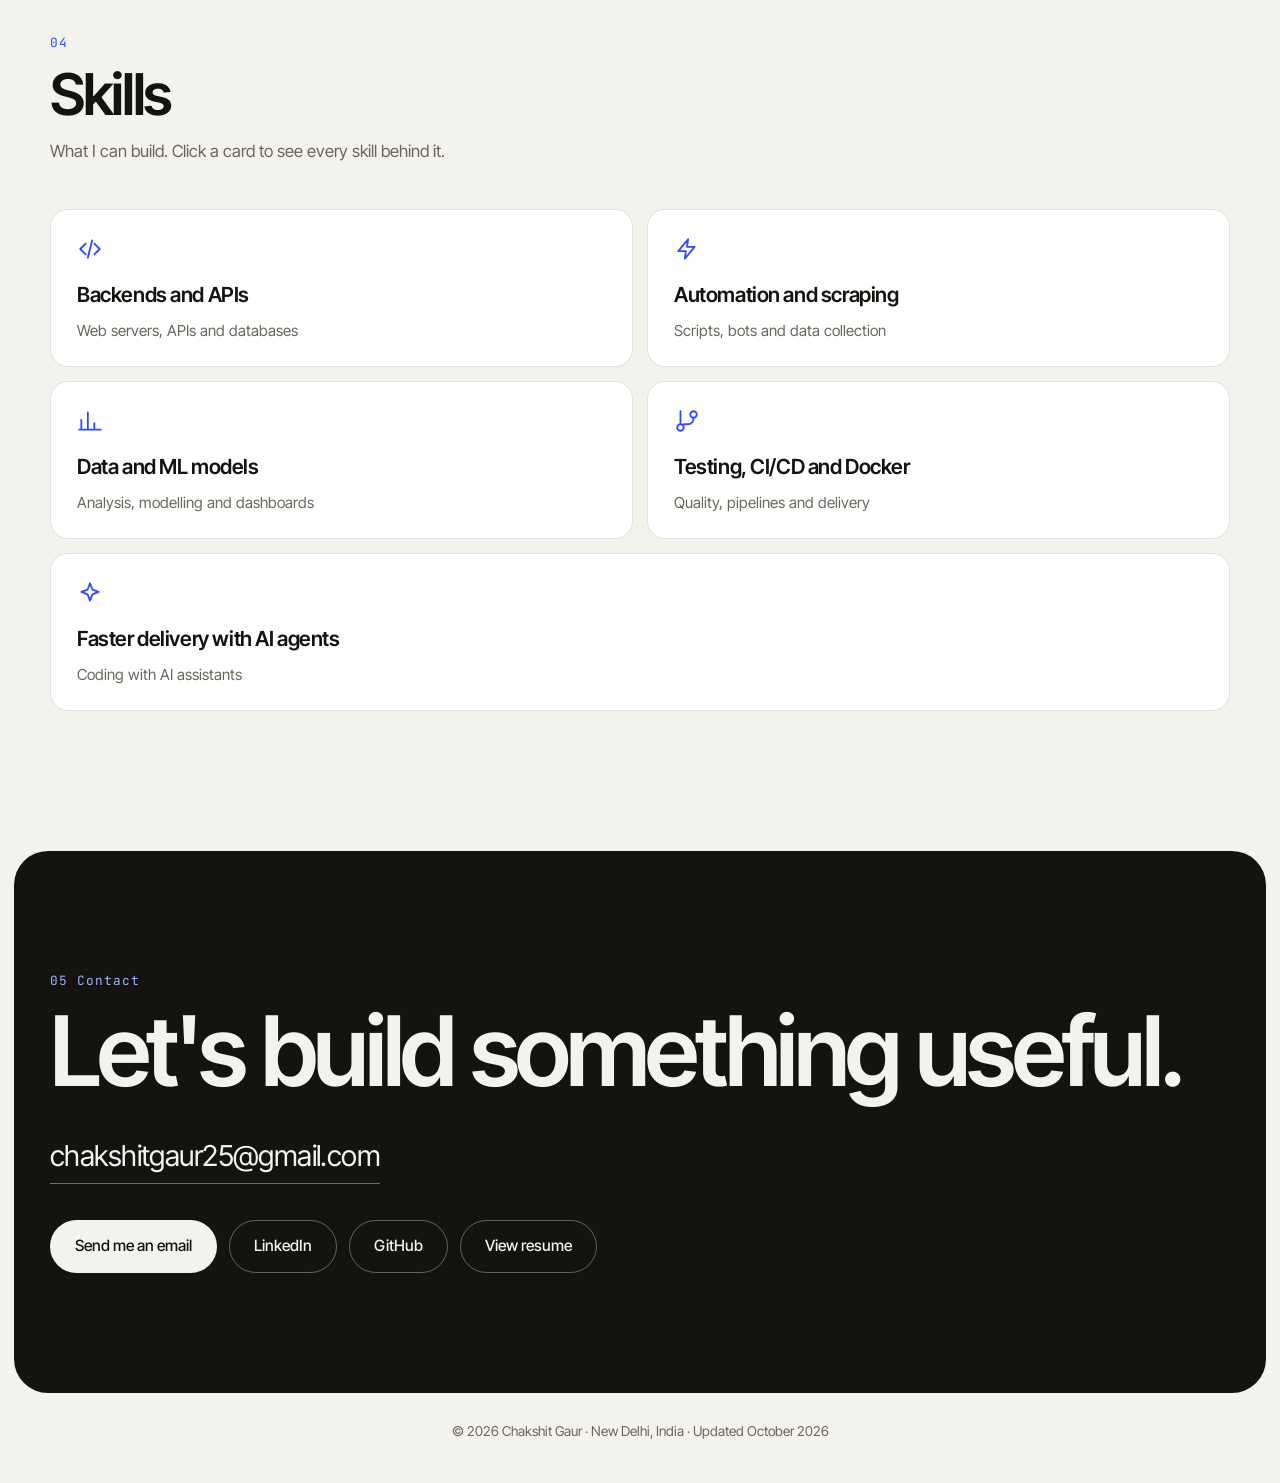
==== commit 5bbe2c5e: "Experience: match LinkedIn wording (freelance, career break, startup) and note Isourse as on-site - " ====
--- a/index.html
+++ b/index.html
@@ -198,7 +198,7 @@
     <svg viewBox="0 0 44 44" aria-hidden="true"><circle class="ring-bg" cx="22" cy="22" r="19"/><circle class="ring" id="ring" cx="22" cy="22" r="19"/><path d="M22 28V16M16 21l6-6 6 6" fill="none" stroke-linecap="round" stroke-linejoin="round"/></svg>
   </button>
 
-  <script src="content.js?v=29"></script>
+  <script src="content.js?v=30"></script>
   <script src="script.js?v=25"></script>
   <script src="hero-gradient.js?v=3"></script>
   <script src="hero-api.js?v=3"></script>
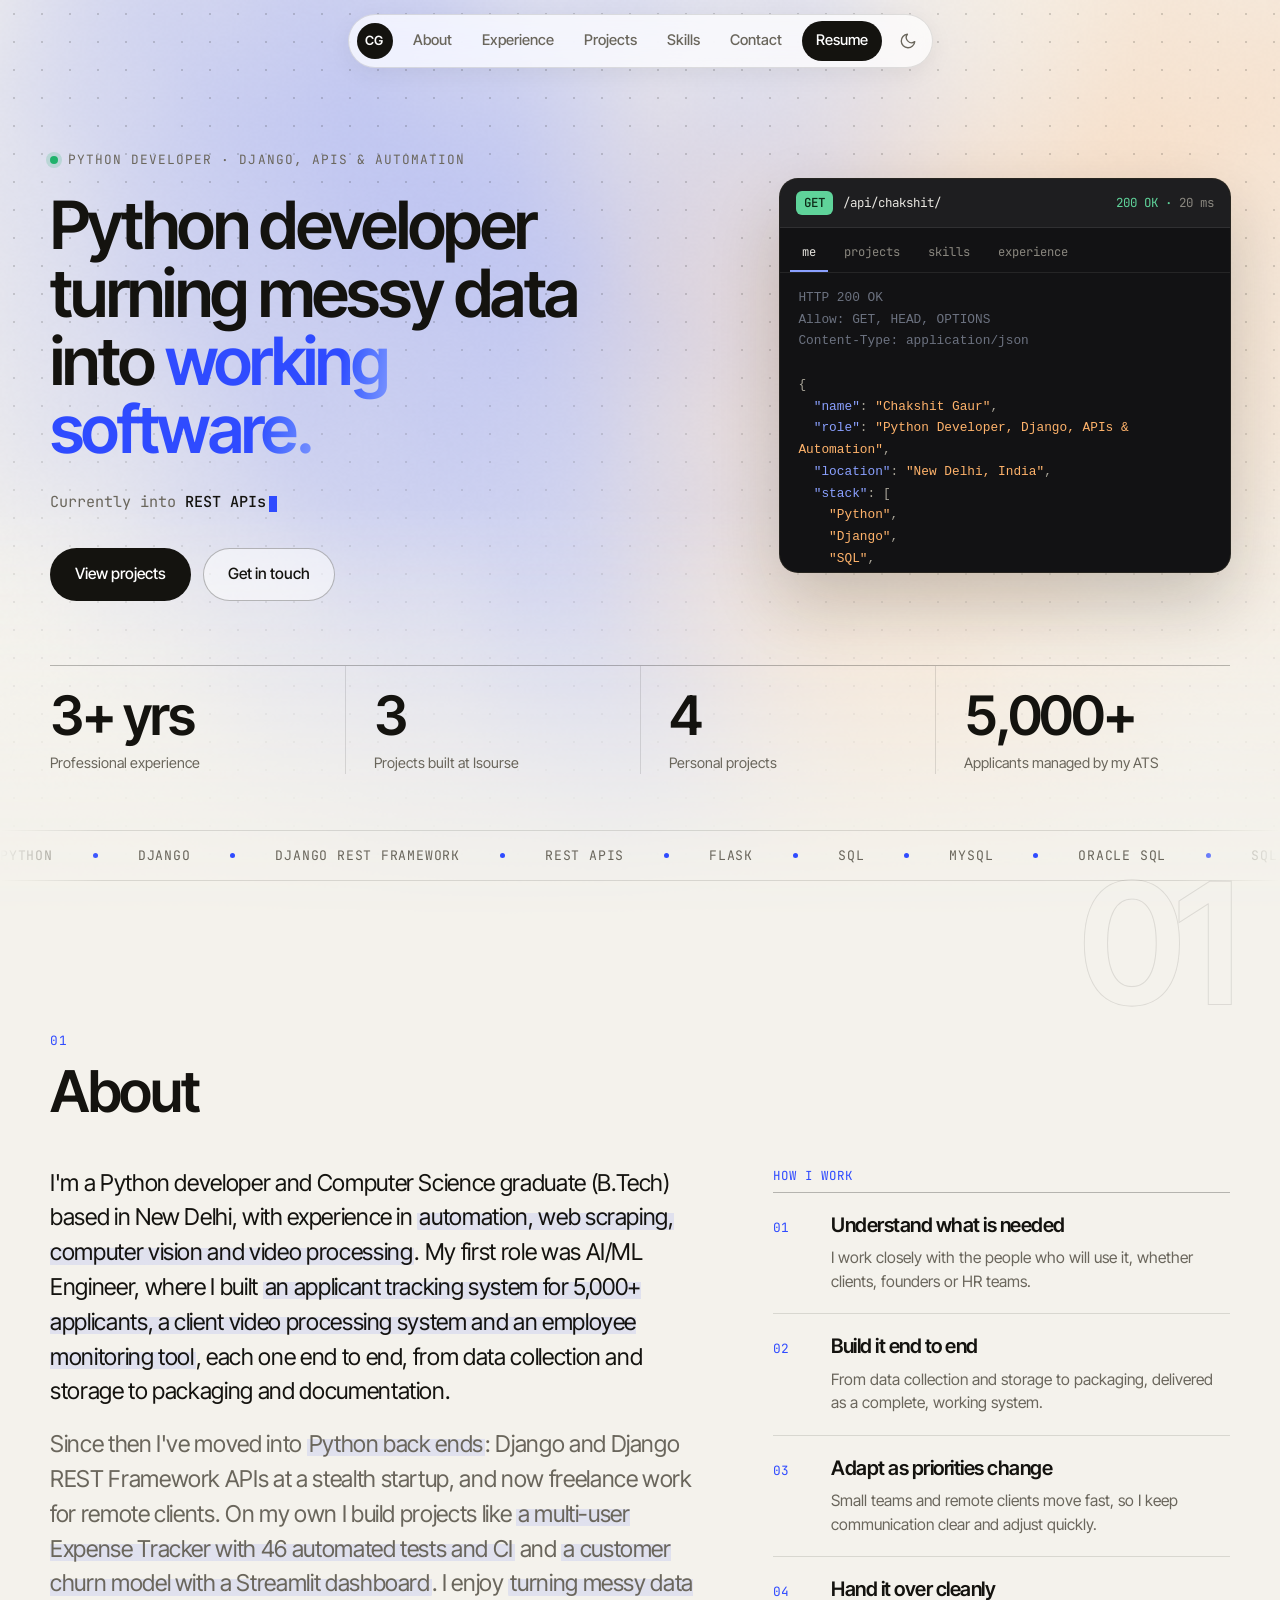
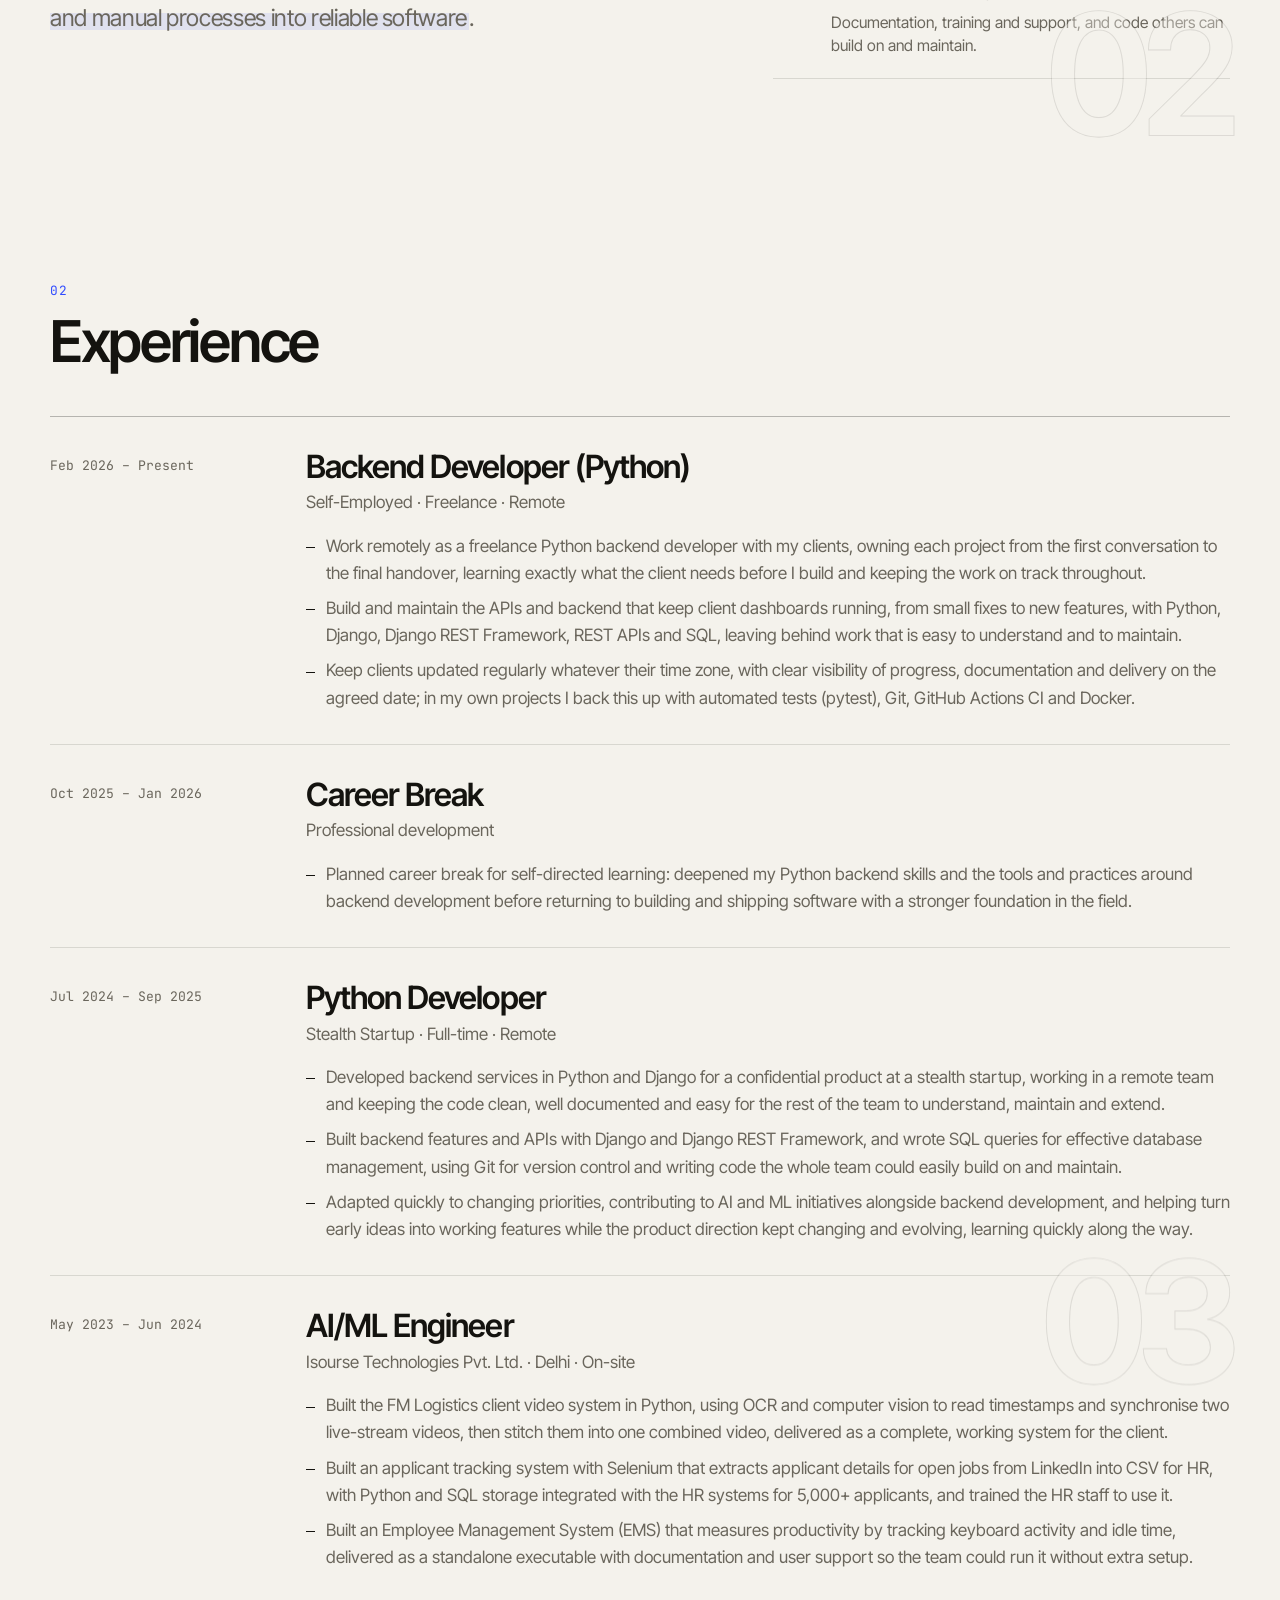
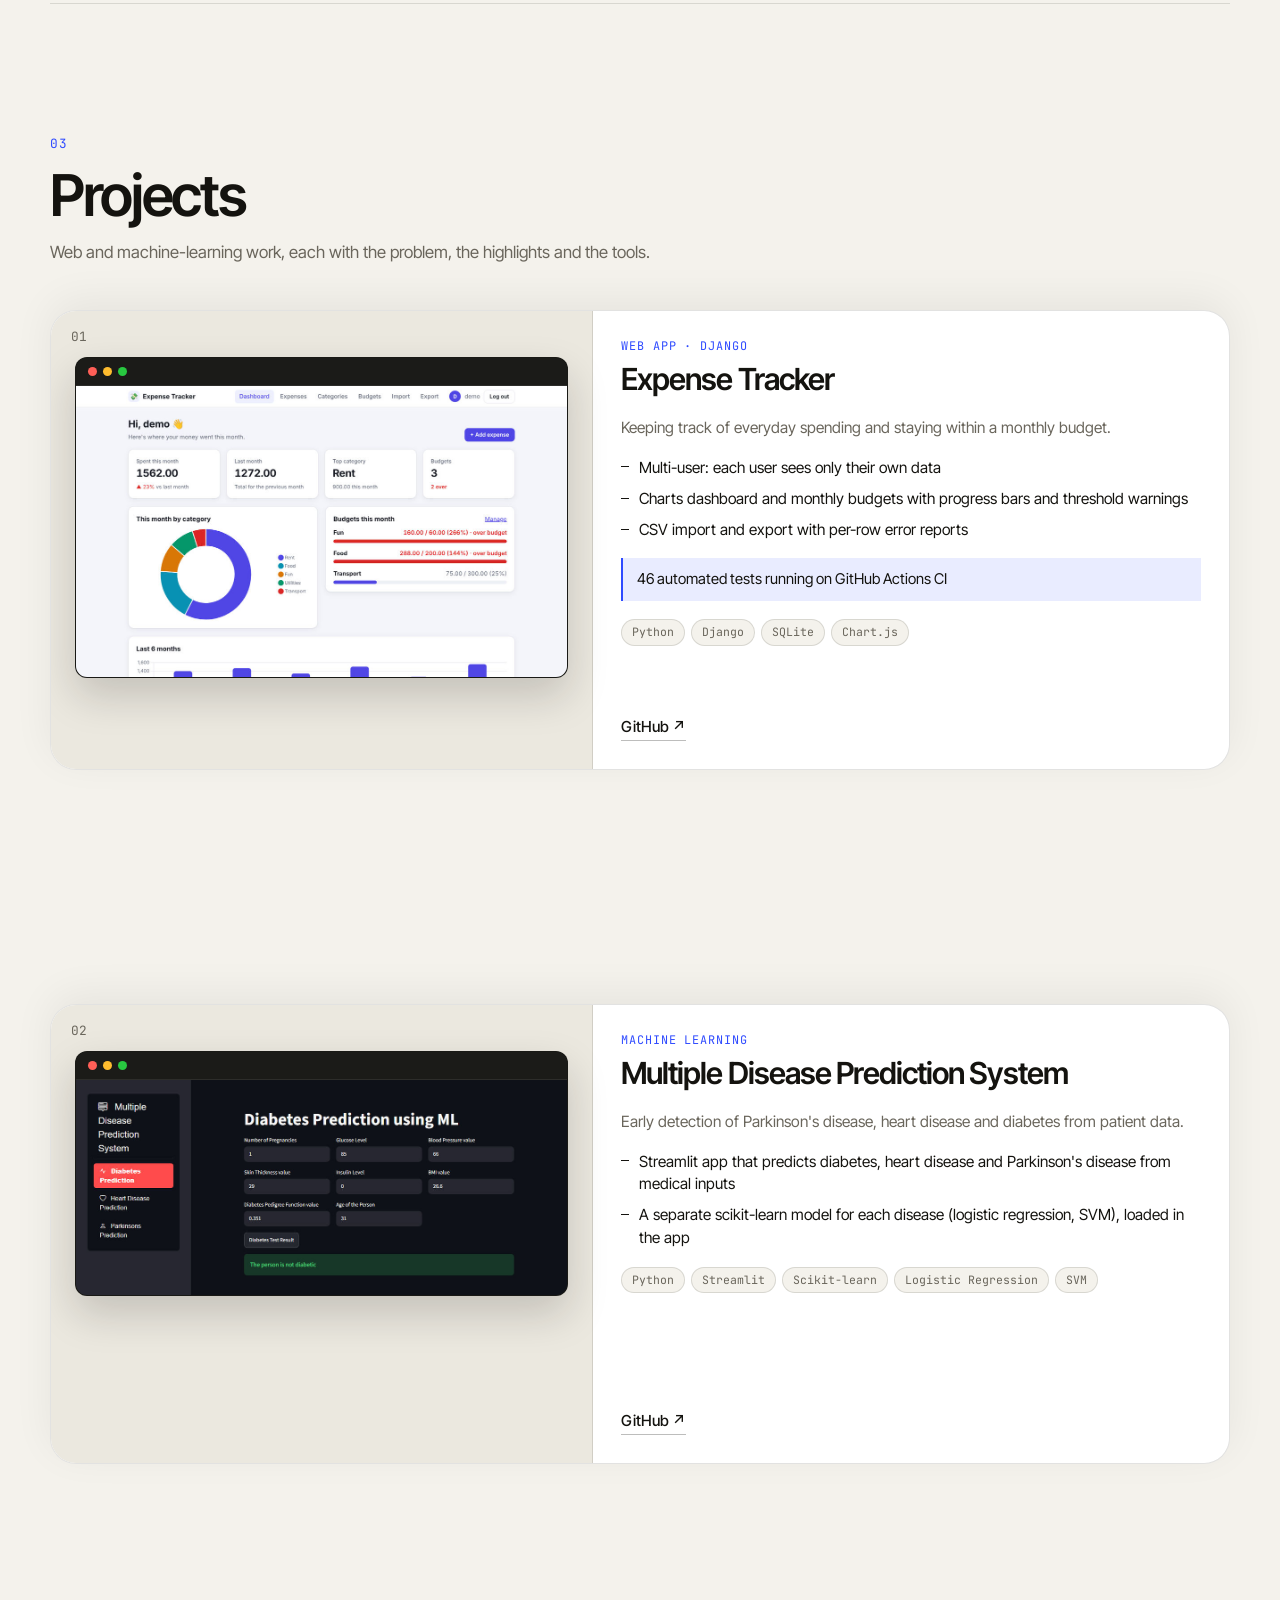
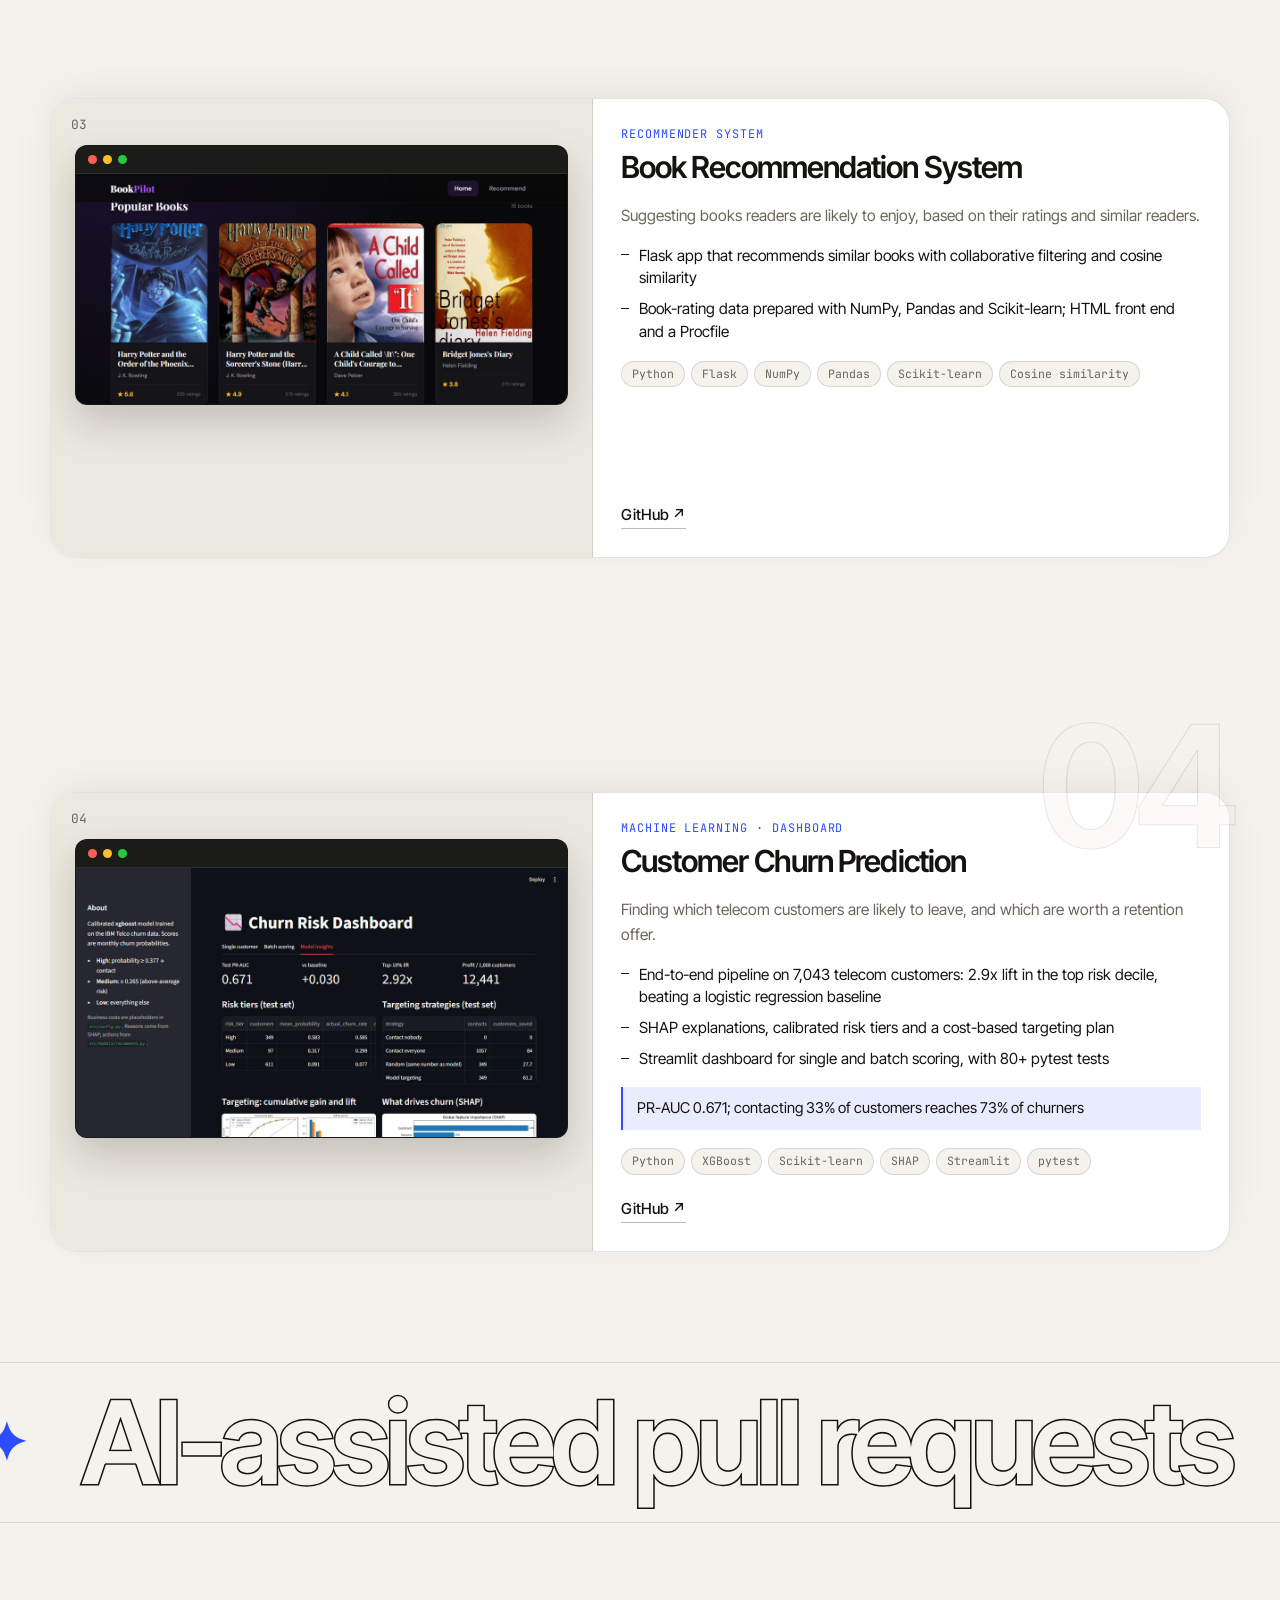
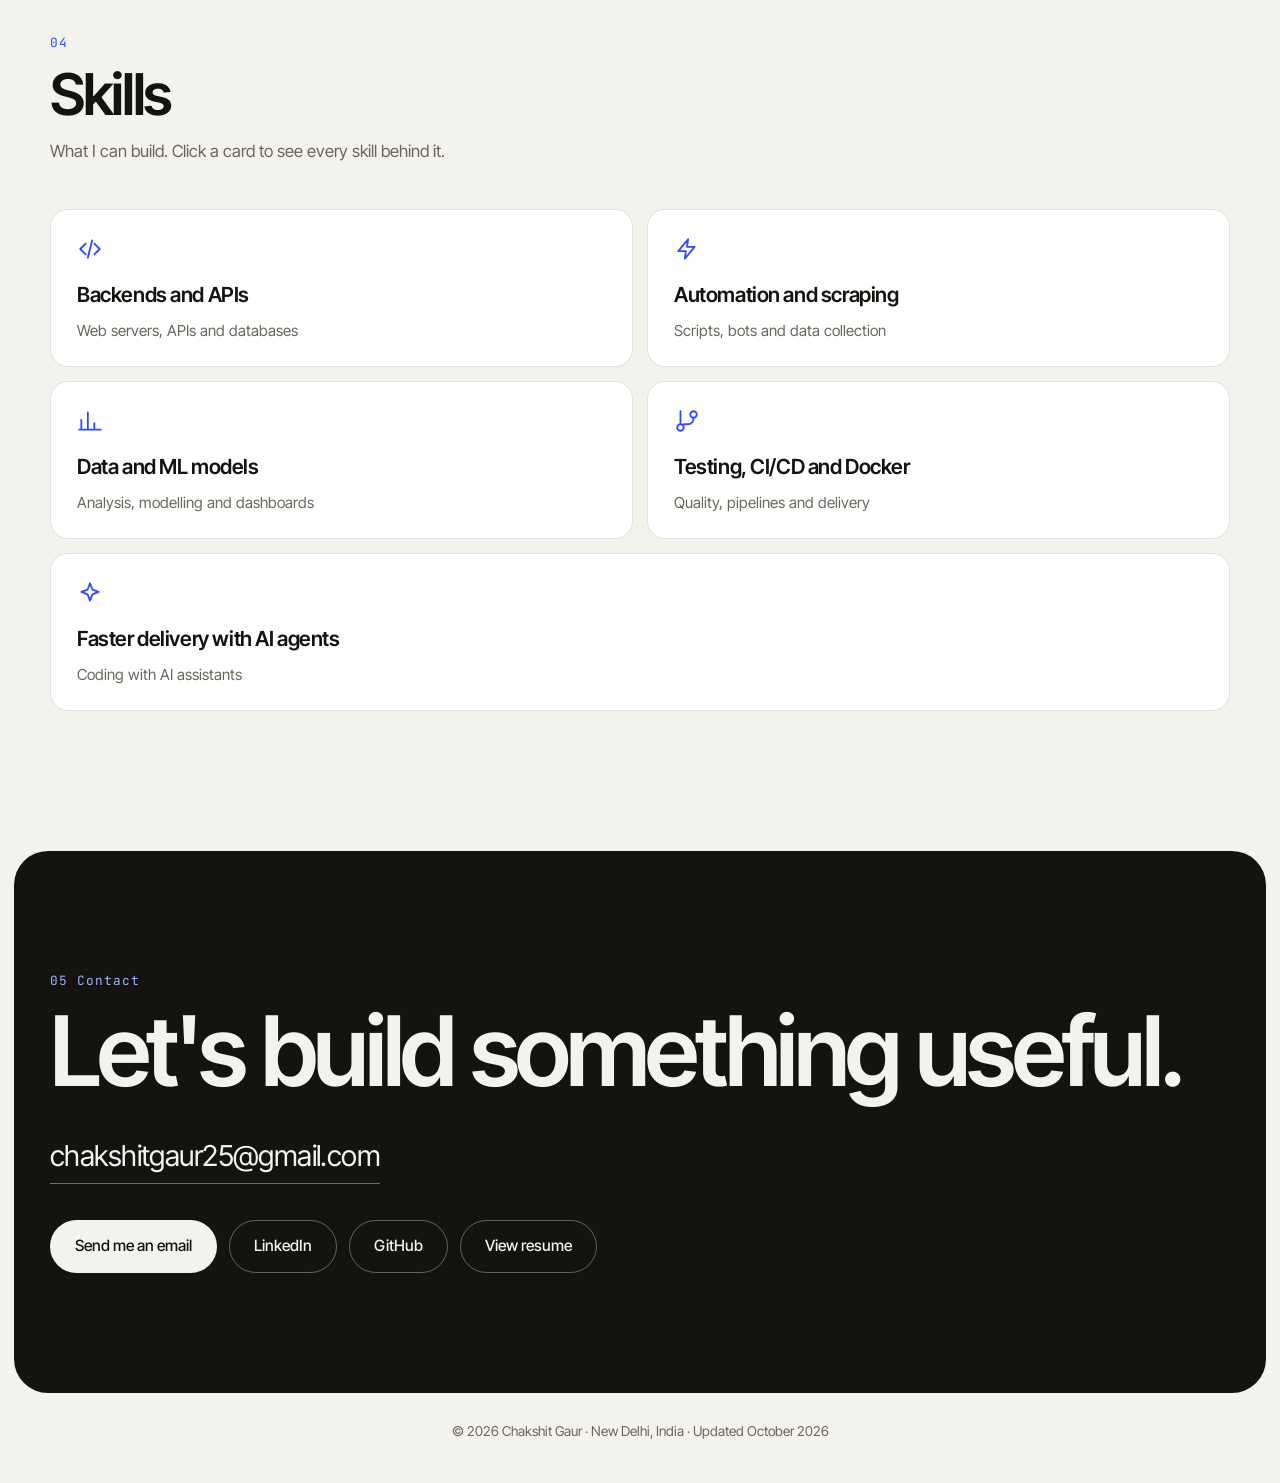
==== commit 6d0d4202: "Remove 'some based outside India' from the freelance bullet and About Freelance bullet re-balanced t" ====
--- a/index.html
+++ b/index.html
@@ -198,7 +198,7 @@
     <svg viewBox="0 0 44 44" aria-hidden="true"><circle class="ring-bg" cx="22" cy="22" r="19"/><circle class="ring" id="ring" cx="22" cy="22" r="19"/><path d="M22 28V16M16 21l6-6 6 6" fill="none" stroke-linecap="round" stroke-linejoin="round"/></svg>
   </button>
 
-  <script src="content.js?v=30"></script>
+  <script src="content.js?v=31"></script>
   <script src="script.js?v=25"></script>
   <script src="hero-gradient.js?v=3"></script>
   <script src="hero-api.js?v=3"></script>
